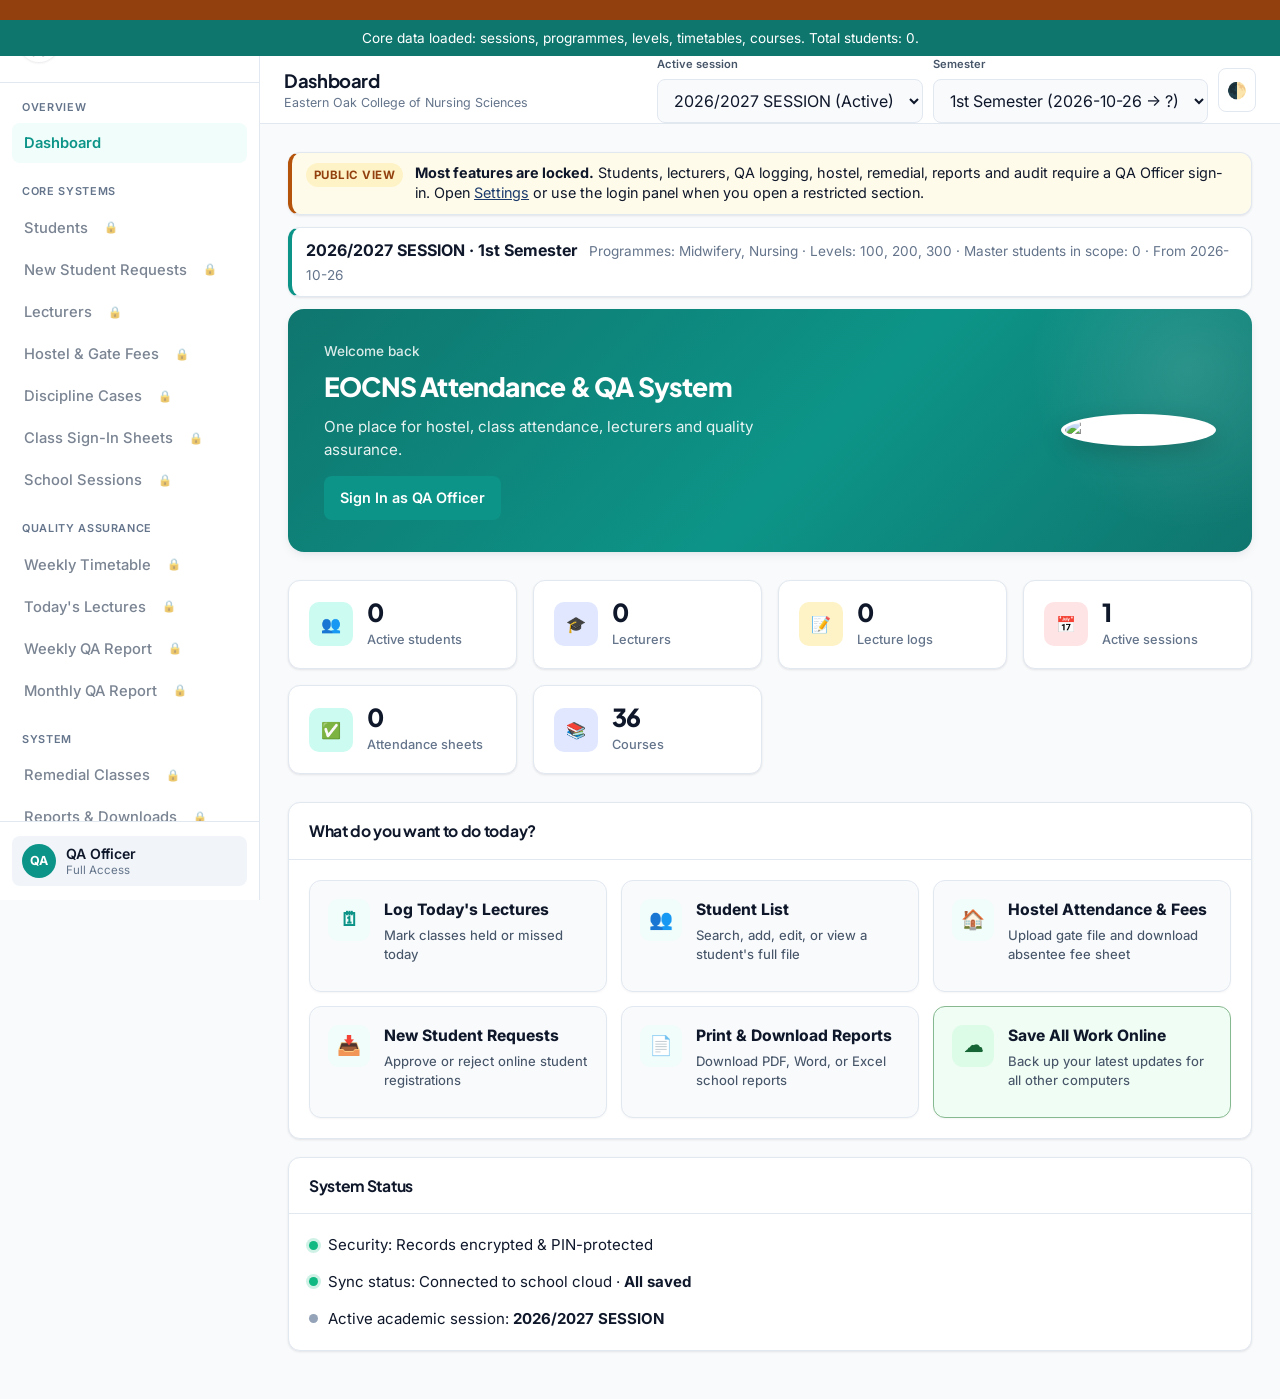
==== index.html @ 92f52229 "Step 4: plain-English UX, one-click Save & Sync header button, Dashboard task cards, and report rele" ====
<!DOCTYPE html>
<html lang="en" data-theme="light">
<head>
  <meta charset="UTF-8" />
  <meta name="viewport" content="width=device-width, initial-scale=1.0" />
  <title>EOCNS Attendance System · Eastern Oak College of Nursing Sciences</title>
  <link rel="icon" href="https://www.easternoak.org/images/Eastern-OAK-logo-201.png" />
  <link rel="preconnect" href="https://fonts.googleapis.com">
  <link rel="preconnect" href="https://fonts.gstatic.com" crossorigin>
  <link href="https://fonts.googleapis.com/css2?family=Inter:wght@400;500;600;700&family=Plus+Jakarta+Sans:wght@500;600;700;800&display=swap" rel="stylesheet">
  <link rel="stylesheet" href="style.css?v=39" />
  <!-- pages-deploy: actions+nojekyll -->
</head>
<body class="role-viewer">
  <!-- Officer login gate: blocks ~80% of views until PIN sign-in -->
  <div id="officerLoginGate" class="officer-gate" hidden role="dialog" aria-modal="true" aria-labelledby="officerGateTitle">
    <div class="officer-gate__backdrop"></div>
    <div class="officer-gate__card">
      <div class="officer-gate__crest">
        <img src="https://www.easternoak.org/images/Eastern-OAK-logo-201.png" alt="EOCNS crest" />
      </div>
      <p class="officer-gate__eyebrow">Eastern Oak College of Nursing Sciences</p>
      <h2 id="officerGateTitle" class="officer-gate__title">Officer access required</h2>
      <p class="officer-gate__lead">
        <strong id="officerGateViewName">This section</strong> is restricted to signed-in Quality Assurance officers.
        Lecture logging, master lists, reports, hostel runs, and remedial tools are not available in public view.
      </p>
      <div class="officer-gate__form">
        <label class="officer-gate__label" for="officerGateName">Your full name (audit)</label>
        <input type="text" id="officerGateName" class="officer-gate__input" placeholder="Full name as it should appear on audits" autocomplete="name" />
        <label class="officer-gate__label" for="officerGatePin">QA Officer PIN</label>
        <input type="password" id="officerGatePin" class="officer-gate__input" placeholder="Enter officer PIN" autocomplete="current-password" />
        <p id="officerGateError" class="officer-gate__error" hidden></p>
        <div class="officer-gate__actions">
          <button type="button" class="btn btn--primary" id="btnOfficerGateLogin">Sign in &amp; continue</button>
          <button type="button" class="btn btn--ghost" id="btnOfficerGateCancel">Back to dashboard</button>
        </div>
      </div>
      <p class="officer-gate__hint">You can also sign in anytime under <strong>Settings → QA Officer</strong>.</p>
    </div>
  </div>

  <div id="dirtyBanner" class="dirty-banner" hidden role="status"></div>
  <div id="masterLoadBanner" class="master-load-banner" hidden role="status"></div>
  <div class="app">
    <aside class="sidebar" id="sidebar">
      <div class="sidebar__brand">
        <img src="https://www.easternoak.org/images/Eastern-OAK-logo-201.png" alt="Eastern Oak crest" class="sidebar__logo" />
        <div class="sidebar__brand-text">
          <span class="sidebar__name">EOCNS</span>
          <span class="sidebar__tag">Attendance System</span>
        </div>
      </div>
      <nav class="sidebar__nav">
        <div class="nav-section">
          <p class="nav-section__label">Overview</p>
          <a href="#" class="nav-item active" data-view="dashboard">Dashboard</a>
        </div>
        <div class="nav-section">
          <p class="nav-section__label">Core Systems</p>
          <a href="#" class="nav-item nav-item--officer" data-view="students">Students</a>
          <a href="#" class="nav-item nav-item--officer" data-view="pending">New Student Requests</a>
          <a href="#" class="nav-item nav-item--officer" data-view="lecturers">Lecturers</a>
          <a href="#" class="nav-item nav-item--officer" data-view="hostel">Hostel &amp; Gate Fees</a>
          <a href="#" class="nav-item nav-item--officer" data-view="discipline">Discipline Cases</a>
          <a href="#" class="nav-item nav-item--officer" data-view="attendance">Class Sign-In Sheets</a>
          <a href="#" class="nav-item nav-item--officer" data-view="sessions">School Sessions</a>
        </div>
        <div class="nav-section">
          <p class="nav-section__label">Quality Assurance</p>
          <a href="#" class="nav-item nav-item--officer" data-view="timetable-board">Weekly Timetable</a>
          <a href="#" class="nav-item nav-item--officer" data-view="qa-daily">Today&apos;s Lectures</a>
          <a href="#" class="nav-item nav-item--officer" data-view="qa-weekly">Weekly QA Report</a>
          <a href="#" class="nav-item nav-item--officer" data-view="qa-monthly">Monthly QA Report</a>
        </div>
        <div class="nav-section">
          <p class="nav-section__label">System</p>
          <a href="#" class="nav-item nav-item--officer" data-view="remedial">Remedial Classes</a>
          <a href="#" class="nav-item nav-item--officer" data-view="reports">Reports &amp; Downloads</a>
          <a href="#" class="nav-item nav-item--officer" data-view="lecturer-hours">Lecturer Hours</a>
          <a href="#" class="nav-item nav-item--officer" data-view="audit">Activity History</a>
          <a href="#" class="nav-item" data-view="settings">Settings &amp; PIN</a>
        </div>
      </nav>
      <div class="sidebar__footer">
        <div class="user-chip">
          <div class="user-chip__avatar">QA</div>
          <div class="user-chip__info">
            <span class="user-chip__name">QA Officer</span>
            <span class="user-chip__role">Full Access</span>
          </div>
        </div>
      </div>
    </aside>
    <div class="main-wrap">
      <header class="topbar">
        <button class="icon-btn sidebar-toggle" id="sidebarToggle">☰</button>
        <div class="topbar__title">
          <h1 id="pageTitle">Dashboard</h1>
          <p id="pageSubtitle">Eastern Oak College of Nursing Sciences</p>
        </div>
        <div class="topbar__actions" style="display:flex;align-items:center;gap:10px;flex-wrap:wrap">
          <button type="button" class="btn save-sync-btn qa-edit-only" id="btnSaveSyncTop" hidden aria-live="polite">All changes saved ✓</button>
          <label class="field" style="margin:0;min-width:180px">
            <span class="field__label" style="font-size:0.7rem;margin:0">Active session</span>
            <select id="globalSessionSelect" style="min-width:160px"></select>
          </label>
          <label class="field" style="margin:0;min-width:150px">
            <span class="field__label" style="font-size:0.7rem;margin:0">Semester</span>
            <select id="globalSemesterSelect" style="min-width:130px"></select>
          </label>
          <button class="icon-btn" id="themeToggle" title="Theme">🌓</button>
        </div>
      </header>
      <main class="content" id="content">
        <div id="viewerModeBanner" class="card viewer-mode-banner" style="margin-bottom:12px;padding:10px 14px;border-left:4px solid #b45309" hidden>
        <div class="viewer-mode-banner__inner">
          <span class="viewer-mode-banner__badge">Public view</span>
          <div>
            <strong>Most features are locked.</strong>
            Students, lecturers, QA logging, hostel, remedial, reports and audit require a QA Officer sign-in.
            Open <button type="button" class="linkish" id="btnBannerGoSettings">Settings</button> or use the login panel when you open a restricted section.
          </div>
        </div>
      </div>
        <div id="sessionContextBanner" class="card" style="margin-bottom:12px;padding:10px 14px;border-left:4px solid #0d9488" hidden>
          <strong id="sessionContextTitle">No active session</strong>
          <span class="muted-note" id="sessionContextDetail" style="margin-left:8px"></span>
        </div>
        <section class="view active" id="view-dashboard">
          <div class="hero-card">
            <div class="hero-card__content">
              <p class="hero-card__eyebrow">Welcome back</p>
              <h2 class="hero-card__title">EOCNS Attendance & QA System</h2>
              <p class="hero-card__lead">One place for hostel, class attendance, lecturers and quality assurance.</p>
              <button type="button" class="btn btn--primary dashboard-signin" id="btnDashboardOfficerLogin">Sign In as QA Officer</button>
            </div>
            <div class="hero-card__crest">
              <img src="https://www.easternoak.org/images/Eastern-OAK-logo-201.png" alt="Eastern Oak crest" />
            </div>
          </div>
                    <div class="stats-grid">
            <div class="stat-card"><div class="stat-card__icon teal">👥</div><div class="stat-card__body"><span class="stat-card__value" id="statStudents">0</span><span class="stat-card__label">Active students</span></div></div>
            <div class="stat-card"><div class="stat-card__icon indigo">🎓</div><div class="stat-card__body"><span class="stat-card__value" id="statLecturers">0</span><span class="stat-card__label">Lecturers</span></div></div>
            <div class="stat-card"><div class="stat-card__icon amber">📝</div><div class="stat-card__body"><span class="stat-card__value" id="statQaLogs">0</span><span class="stat-card__label">Lecture logs</span></div></div>
            <div class="stat-card"><div class="stat-card__icon rose">📅</div><div class="stat-card__body"><span class="stat-card__value" id="statSessions">0</span><span class="stat-card__label">Active sessions</span></div></div>
            <div class="stat-card"><div class="stat-card__icon teal">✅</div><div class="stat-card__body"><span class="stat-card__value" id="statAttendance">0</span><span class="stat-card__label">Attendance sheets</span></div></div>
            <div class="stat-card"><div class="stat-card__icon indigo">📚</div><div class="stat-card__body"><span class="stat-card__value" id="statCourses">0</span><span class="stat-card__label">Courses</span></div></div>
          </div>
          <div class="dashboard-lower">
            <div class="card dashboard-actions-card"><div class="card__header"><h3>What do you want to do today?</h3></div><div class="card__body quick-actions">
              <button type="button" class="action-btn" data-goto="qa-daily"><span class="action-btn__icon">🗓</span><span class="action-btn__copy"><strong>Log Today&apos;s Lectures</strong><small>Mark classes held or missed today</small></span></button>
              <button type="button" class="action-btn" data-goto="students"><span class="action-btn__icon">👥</span><span class="action-btn__copy"><strong>Student List</strong><small>Search, add, edit, or view a student&apos;s full file</small></span></button>
              <button type="button" class="action-btn" data-goto="hostel"><span class="action-btn__icon">🏠</span><span class="action-btn__copy"><strong>Hostel Attendance &amp; Fees</strong><small>Upload gate file and download absentee fee sheet</small></span></button>
              <button type="button" class="action-btn" data-goto="pending"><span class="action-btn__icon">📥</span><span class="action-btn__copy"><strong>New Student Requests</strong><small>Approve or reject online student registrations</small></span></button>
              <button type="button" class="action-btn" data-goto="reports"><span class="action-btn__icon">📄</span><span class="action-btn__copy"><strong>Print &amp; Download Reports</strong><small>Download PDF, Word, or Excel school reports</small></span></button>
              <button type="button" class="action-btn action-btn--save" id="btnDashSaveSync"><span class="action-btn__icon">☁</span><span class="action-btn__copy"><strong>Save All Work Online</strong><small>Back up your latest updates for all other computers</small></span></button>
            </div></div>
            <div class="card dashboard-status-card"><div class="card__header"><h3>System Status</h3></div><div class="card__body">
              <div class="status-list">
                <div class="status-item"><span class="status-dot good"></span><span>Security: Records encrypted &amp; PIN-protected</span></div>
                <div class="status-item"><span class="status-dot good" id="dashSyncDot"></span><span>Sync status: Connected to school cloud · <strong id="dashSyncStatus">All saved</strong></span></div>
                <div class="status-item"><span class="status-dot muted"></span><span>Active academic session: <strong id="dashActiveSession">No active academic session</strong></span></div>
              </div>
              <button type="button" class="btn btn--ghost qa-edit-only" id="btnGenerateHostelReportDash">Generate hostel distribution report</button>
            </div></div>
          </div>
        </section>
        
        <section class="view" id="view-discipline">
          <div class="page-toolbar">
            <div class="page-toolbar__left">
              <select id="discFilterSubject" class="select">
                <option value="">All subjects</option>
                <option value="student">Students</option>
                <option value="staff">Staff</option>
              </select>
              <select id="discFilterStatus" class="select">
                <option value="">All statuses</option>
                <option value="Open">Open</option>
                <option value="Under review">Under review</option>
                <option value="Closed">Closed</option>
              </select>
              <input type="search" id="discSearch" placeholder="Search name, REF, case…" class="select" style="min-width:180px" />
            </div>
            <div class="page-toolbar__right">
              <span class="count-pill" id="discCount">0 cases</span>
              <button type="button" class="btn btn--ghost qa-edit-only" id="btnPrintDiscRegister">Print register</button>
              <button type="button" class="btn btn--primary qa-edit-only" id="btnAddDiscipline">+ New case</button>
            </div>
          </div>
          <div class="table-card">
            <div class="table-scroll">
              <table class="data-table">
                <thead><tr><th>Date</th><th>Subject</th><th>Name</th><th>Type</th><th>Status</th><th>REF</th><th></th></tr></thead>
                <tbody id="disciplineTableBody"></tbody>
              </table>
            </div>
          </div>
          <p class="muted-note">Disciplinary records are officer-only to create or edit. Viewers see a restricted message. Always use official REF.</p>
        </section>

        
        <section class="view" id="view-pending">
          <div class="page-toolbar">
            <div class="page-toolbar__left">
              <p class="muted-note" style="margin:0">Students submit via <a href="register.html" target="_blank" rel="noopener">register.html</a>. Review photos carefully before approving.</p>
            </div>
            <div class="page-toolbar__right">
              <span class="count-pill" id="pendingCount">0 pending</span>
              <button type="button" class="btn btn--ghost qa-edit-only" id="btnRefreshPending">Refresh from repo</button>
            </div>
          </div>
          <div class="table-card">
            <div class="table-scroll">
              <table class="data-table">
                <thead><tr><th>Photo</th><th>Name</th><th>Reg. No</th><th>Programme / Level</th><th>Email</th><th>Submitted</th><th class="qa-edit-only"></th></tr></thead>
                <tbody id="pendingTableBody"></tbody>
              </table>
            </div>
          </div>
        </section>

        <section class="view" id="view-students">
          <div class="quick-guide" role="note"><strong>Quick guide</strong> Search by name or Reg. No, click View to open a student&apos;s complete file, or click Add Student.</div>
          <div class="page-toolbar">
            <div class="page-toolbar__left">
              <div class="search-box"><input type="search" id="studentSearch" placeholder="Search name or reg. no…" /></div>
              <select id="filterProgramme" class="select"><option value="">All Programmes</option><option value="Nursing">Nursing</option><option value="Midwifery">Midwifery</option></select>
              <select id="filterLevel" class="select"><option value="">All Levels</option><option value="100">100 Level</option><option value="200">200 Level</option><option value="300">300 Level</option></select>
            </div>
            <div class="page-toolbar__right">
              <span class="count-pill" id="studentsCount">0 students</span>
              <button class="btn btn--ghost qa-edit-only" id="btnImportStudentsCsv">Import CSV</button>
              <input type="file" id="studentsCsvInput" accept=".csv,text/csv" hidden />
              <button class="btn btn--ghost btn btn--ghost qa-edit-only" id="btnSeedStudents"  title="Only needed if the repository list is empty">Reload master list</button>
              <button type="button" class="btn btn--ghost" id="btnGenerateStudentRegister">Generate register report</button>
              <button type="button" class="btn btn--primary qa-edit-only btn btn--primary qa-edit-only" id="btnAddStudent" >+ Add Student</button>
            </div>
          </div>
          
          <div class="card qa-edit-only" id="studentBulkBar" style="margin-bottom:12px">
            <div class="card__body" style="display:flex;flex-wrap:wrap;gap:10px;align-items:flex-end">
              <label class="field" style="margin:0"><span class="field__label">Move selected to programme</span>
                <select id="bulkProgramme"><option value="">— Programme —</option></select>
              </label>
              <label class="field" style="margin:0"><span class="field__label">Move selected to level</span>
                <select id="bulkLevel"><option value="">— Level —</option></select>
              </label>
              <button type="button" class="btn btn--primary" id="btnBulkMove">Apply move / upgrade</button>
              <button type="button" class="btn btn--ghost" id="btnBulkDeactivate">Remove from active group</button>
              <button type="button" class="btn btn--ghost" id="btnBulkDeleteStudents" style="color:#b91c1c">Delete selected…</button>
              <span class="muted-note" id="bulkSelectedCount">0 selected</span>
            </div>
          </div>

          
          <div class="card qa-edit-only" id="csvReviewCard" style="margin-bottom:16px">
            <div class="card__header" style="display:flex;justify-content:space-between;align-items:center;gap:12px;flex-wrap:wrap">
              <h3 style="margin:0">CSV import review queue</h3>
              <div style="display:flex;gap:8px;flex-wrap:wrap">
                <button type="button" class="btn btn--ghost btn--sm" id="btnCsvReviewRefresh">Refresh</button>
                <button type="button" class="btn btn--primary btn--sm" id="btnCsvReviewBatch">Batch confirm</button>
              </div>
            </div>
            <div class="card__body">
              <p class="muted-note" style="margin-top:0">
                Rows where registration number or name conflicted with an existing student are held here until you confirm.
                Nothing is duplicated until you choose <strong>Confirm link</strong> or <strong>Add as new</strong>. Persists until resolved (Publish keeps the queue).
              </p>
              <div style="overflow:auto;max-height:320px">
                <table class="data-table">
                  <thead><tr><th>CSV name</th><th>CSV reg</th><th>Issue</th><th>Suggested master</th><th>Action</th></tr></thead>
                  <tbody id="csvReviewBody"><tr><td colspan="5" class="muted-note">No CSV discrepancies pending.</td></tr></tbody>
                </table>
              </div>
            </div>
          </div>

          <div class="table-card">
            <div class="table-scroll">
              <table class="data-table">
                <thead><tr><th class="qa-edit-only"><input type="checkbox" id="selectAllStudents" title="Select all visible" /></th><th>Name</th><th>Reg. No</th><th>Programme</th><th>Level</th><th>Hostel</th><th>Status</th><th></th></tr></thead>
                <tbody id="studentsTableBody"></tbody>
              </table>
            </div>
            <div class="empty-state" id="studentsEmpty"><h3>No students yet</h3><p>Click Add Student. Leave Reg. No blank for TMP-EOCNS/YY/####/GNS (or MID).</p></div>
          </div>
        </section>
        <section class="view" id="view-lecturers">
          <div class="page-toolbar">
            <div class="page-toolbar__left"><div class="search-box"><input type="search" id="lecturerSearch" placeholder="Search lecturer or staff ID…" /></div></div>
            <div class="page-toolbar__right">
              <span class="count-pill" id="lecturersCount">0 lecturers</span>
              <button class="btn btn--primary qa-edit-only" id="btnAddLecturer">+ Add Lecturer</button>
            </div>
          </div>
          <div class="table-card">
            <table class="data-table"><thead><tr><th>Name</th><th>Staff ID</th><th>Course assignments</th><th>Sessions</th><th>Contract hrs/sem</th><th>Phone</th><th>Status</th><th class="qa-edit-only"></th></tr></thead><tbody id="lecturersTableBody"></tbody></table>
            <div class="empty-state" id="lecturersEmpty"><h3>No lecturers yet</h3><p>Click Add Lecturer to register staff and assign courses.</p></div>
          </div>
        </section>
        <section class="view" id="view-hostel">
          <div class="quick-guide" role="note"><strong>Quick guide</strong> Step 1: Upload the gate Excel file → Step 2: Check names &amp; P/A marks → Step 3: Click Confirm &amp; Download (then click Save Changes Now).</div>
          <div class="page-toolbar" style="margin-bottom:12px">
            <div class="page-toolbar__left"><p class="muted-note" style="margin:0">Upload a gate attendance file, choose the reporting dates, review absentees and confirm the final report. Hostel assignment comes from the student master list; gate Location ID is only a cross-check.</p></div>
          </div>

          <div class="page-toolbar">
            <div class="page-toolbar__left">
              <p class="muted-note" style="margin:0">The gate export supplies check-in records. The report dates will be filled from the file automatically; check them before building the preview.</p>
            </div>
          </div>

          
          
<div class="card" style="margin-bottom:16px">
            <div class="card__header"><h3>1. Upload gate attendance file</h3></div>
            <div class="card__body">
              <div id="hostelDropzone" class="dropzone" style="border:2px dashed var(--border);border-radius:12px;padding:28px;text-align:center;cursor:pointer;background:var(--surface-2)">
                <p style="margin:0 0 8px;font-weight:600">Drop the gate export here, or click to choose</p>
                <p class="muted-note" style="margin:0">Required columns: Department, Name, No., Date/Time, Status, Location ID</p>
                <input type="file" id="hostelFileInput" accept=".xls,.xlsx,application/vnd.ms-excel,application/vnd.openxmlformats-officedocument.spreadsheetml.sheet" hidden />
              </div>
              <div id="hostelFileCheck" class="muted-note" style="margin-top:10px" hidden></div>
            </div>
          </div>

<details class="card" style="margin-bottom:16px">
            <summary style="padding:16px;font-weight:650;cursor:pointer">Advanced setup: biometric linking, roster and location checks</summary>
            <div style="padding:0 16px 16px">
<div class="card" style="margin-bottom:16px" id="biometricMapCard">
            <div class="card__header">
              <h3 style="margin:0">Biometric device users → master list</h3>
            </div>
            <div class="card__body">
              <p class="muted-note" style="margin-top:0">
                Train/link machine users to the master list. You can also use <strong>Train from gate export</strong> below for attendance files.
                Strong unique name matches are linked automatically: the machine <em>User ID / No.</em> is stored as the student <strong>serial</strong>.
                The <strong>name on this site always stays the official name</strong> — machine spelling is only used for matching.
                Ambiguous rows need officer confirmation. <strong>Unlinked people are omitted from hostel reports</strong> until reviewed; regenerate the report after linking. Leftovers stay in the unlinked pool until you <strong>link to a master student</strong>, create a card, or discard them.
              </p>
              <div class="form-grid" style="margin-top:12px">
                <label class="field"><span class="field__label">Device / hostel tag</span>
                  <select id="bioDeviceLabel">
                    <option value="Hostel 1">Hostel 1 machine</option>
                    <option value="Hostel 2">Hostel 2 machine</option>
                    <option value="Device other">Other device</option>
                  </select>
                </label>
                <label class="field field--full"><span class="field__label">User export (.xls / .xlsx / .csv)</span>
                  <input type="file" id="bioUserFile" accept=".xls,.xlsx,.csv,text/csv,application/vnd.ms-excel,application/vnd.openxmlformats-officedocument.spreadsheetml.sheet" />
                </label>
              </div>
              <div style="margin-top:12px;display:flex;gap:10px;flex-wrap:wrap">
                <button type="button" class="btn btn--primary qa-edit-only" id="btnBioImportMatch">Import &amp; match</button>
                <button type="button" class="btn btn--ghost btn--sm qa-edit-only" id="btnBioBatchClarify">Batch review (clarify)</button>
                <button type="button" class="btn btn--ghost btn--sm qa-edit-only" id="btnBioBatchUnlinked">Batch unlinked pool</button>
                <button type="button" class="btn btn--ghost btn--sm" id="btnBioRefreshQueues">Refresh queues</button>
              </div>
              <div id="bioImportStatus" class="muted-note" style="margin-top:10px"></div>
              <div id="bioImportSummary" class="bio-summary" hidden style="margin-top:12px"></div>

              <h4 style="margin:18px 0 8px;font-size:0.95rem">Needs clarification</h4>
              <p class="muted-note" style="margin:0 0 8px">Top suggestions shown — confirm the correct student. Site name is kept; machine ID is written to <code>serial</code>.</p>
              <div style="overflow:auto;max-height:320px">
                <table class="data-table" id="bioClarifyTable">
                  <thead><tr><th>Machine No.</th><th>Machine name</th><th>Device</th><th>Best matches</th><th class="qa-edit-only">Action</th></tr></thead>
                  <tbody id="bioClarifyBody"><tr><td colspan="5" class="muted-note">No rows waiting.</td></tr></tbody>
                </table>
              </div>

              <h4 style="margin:18px 0 8px;font-size:0.95rem">Unlinked pool (create card or discard)</h4>
              <p class="muted-note" style="margin:0 0 8px">Persists until you create a master student from the machine user, link manually, or discard. Publish keeps the pool on all devices.</p>
              <div style="overflow:auto;max-height:320px">
                <table class="data-table" id="bioUnlinkedTable">
                  <thead><tr><th>Machine No.</th><th>Machine name</th><th>Device</th><th>Saved</th><th class="qa-edit-only">Action</th></tr></thead>
                  <tbody id="bioUnlinkedBody"><tr><td colspan="5" class="muted-note">Pool empty.</td></tr></tbody>
                </table>
              </div>
              <h4 style="margin:18px 0 8px;font-size:0.95rem">Ignored machine users</h4>
              <p class="muted-note" style="margin:0 0 8px">Discarded IDs and names are excluded from future hostel matching and reports until an officer restores them. Restore an entry to review/link it to an existing student or create a new student card.</p>
              <p class="muted-note" id="bioIgnoredCount" style="margin:0 0 8px">Ignored: 0 — none</p>
              <div style="overflow:auto;max-height:260px">
                <table class="data-table" id="bioIgnoredTable">
                  <thead><tr><th>Machine No.</th><th>Machine name</th><th>Device</th><th>Ignored on</th><th class="qa-edit-only">Action</th></tr></thead>
                  <tbody id="bioIgnoredBody"><tr><td colspan="5" class="muted-note">No ignored machine users.</td></tr></tbody>
                </table>
              </div>
            </div>
          </div>
<div class="card" style="margin-bottom:16px" id="hostelTrainCard">
            <div class="card__header"><h3>Train from gate export</h3></div>
            <div class="card__body">
              <p class="muted-note" style="margin-top:0">
                Upload <strong>any</strong> hostel/gate export. The system only <strong>learns</strong>:
                machine <em>No. → student serial</em>, name aliases, and <em>hostel</em> when the master card has none.
                No attendance report and no fines — matching only.
              </p>
              <div class="form-grid">
                <label class="field"><span class="field__label">Default device tag (if Location ID weak)</span>
                  <select id="hostelTrainDevice">
                    <option value="">— Use Location ID only —</option>
                    <option value="Hostel 1">Prefer Hostel 1</option>
                    <option value="Hostel 2">Prefer Hostel 2</option>
                  </select>
                </label>
                <label class="field field--full"><span class="field__label">Gate / hostel export (.xls / .xlsx / .csv)</span>
                  <input type="file" id="hostelTrainFile" accept=".xls,.xlsx,.csv,text/csv,application/vnd.ms-excel,application/vnd.openxmlformats-officedocument.spreadsheetml.sheet" />
                </label>
              </div>
              <div style="margin-top:12px;display:flex;gap:10px;flex-wrap:wrap">
                <button type="button" class="btn btn--primary qa-edit-only" id="btnHostelTrain">Train from file</button>
                <button type="button" class="btn btn--ghost btn--sm qa-edit-only" id="btnHostelTrainBatch">Batch review queue</button>
              </div>
              <div id="hostelTrainStatus" class="muted-note" style="margin-top:10px"></div>
              <div id="hostelTrainSummary" class="bio-summary" hidden style="margin-top:12px"></div>
            </div>
          </div>



          <div class="card" style="margin-bottom:16px">
            <div class="card__header"><h3>Master hostel roster</h3></div>
            <div class="card__body">
              <p class="muted-note">The student master list is the source of truth for each student’s hostel. Gate Location ID is shown only as a diagnostic cross-check; a mismatch does not change the student’s hostel or remove them from the report.</p>
              <div class="form-grid">
                <label class="field"><span class="field__label">Filter by hostel</span>
                  <select id="hostelRosterFilter">
                    <option value="">All hostels</option>
                    <option value="Hostel 1">Hostel 1</option>
                    <option value="Hostel 2">Hostel 2</option>
                    <option value="Off-campus">Off-campus</option>
                    <option value="__unset">Not set</option>
                  </select>
                </label>
                <label class="field"><span class="field__label">Programme</span><select id="hostelRosterProgramme"><option value="">All</option></select></label>
                <label class="field"><span class="field__label">Level</span><select id="hostelRosterLevel"><option value="">All</option></select></label>
                <label class="field"><span class="field__label">Machine link</span>
                  <select id="hostelRosterLinkFilter">
                    <option value="">All</option>
                    <option value="linked">Linked (has machine ID)</option>
                    <option value="unlinked">Not linked</option>
                  </select>
                </label>
                <label class="field"><span class="field__label">&nbsp;</span><button type="button" class="btn btn--ghost" id="btnRefreshHostelRoster">Refresh roster</button></label>
              </div>
              <div class="table-scroll" style="margin-top:12px;max-height:280px;overflow:auto">
                <table class="data-table"><thead><tr><th>Machine ID</th><th>Link status</th><th>Reg No</th><th>Name</th><th>Programme</th><th>Level</th><th>Hostel</th><th class="qa-edit-only">Action</th></tr></thead>
                <tbody id="hostelRosterBody"></tbody></table>
                <p class="muted-note" style="margin-top:8px"><span id="hostelRosterNote">Machine ID is the biometric User No. Linked students show their ID; Not linked means no machine ID on the master card yet.</span></p>
              </div>
            </div>
          </div>

          
          <div class="card" style="margin-bottom:16px" id="hostelConflictCard">
            <div class="card__header" style="display:flex;justify-content:space-between;align-items:center;gap:12px;flex-wrap:wrap">
              <h3 style="margin:0">Hostel location conflicts</h3>
              <button type="button" class="btn btn--ghost btn--sm" id="btnRefreshHostelConflicts">Refresh</button>
            </div>
            <div class="card__body">
              <p class="muted-note" style="margin-top:0">
                Master hostel differs from the gate Location ID. The master hostel remains in use; resolve the mismatch here only if the student’s official hostel record needs correction.
              </p>
              <div class="table-scroll" style="max-height:260px;overflow:auto">
                <table class="data-table">
                  <thead><tr><th>Machine ID</th><th>Name / Reg</th><th>Master hostel</th><th>Gate location</th><th class="qa-edit-only">Resolve</th></tr></thead>
                  <tbody id="hostelConflictBody"><tr><td colspan="5" class="muted-note">No location conflicts.</td></tr></tbody>
                </table>
              </div>
              <p class="muted-note" id="hostelConflictCount" style="margin:8px 0 0">Conflicts: 0</p>
            </div>
          </div>
            </div>
          </details>


<div class="card" style="margin-bottom:16px">
            <div class="card__header"><h3>2. Choose report period and fine rate</h3></div>
            <div class="card__body">
              <div class="form-grid">
                <label class="field"><span class="field__label">Start date</span><input type="date" id="hostelStartDate" /></label>
                <label class="field"><span class="field__label">End date</span><input type="date" id="hostelEndDate" /></label>
                <label class="field"><span class="field__label">Rate per absent day (₦)</span><input type="number" id="hostelRate" value="15000" min="0" step="500" /></label>
                <label class="field"><span class="field__label">Gate label for Location ID 1 (cross-check)</span><input type="text" id="hostel1Name" value="Hostel 1" /></label>
                <label class="field"><span class="field__label">Gate label for Location ID 2 (cross-check)</span><input type="text" id="hostel2Name" value="Hostel 2" /></label>
              </div>
              <div style="margin-top:14px;display:flex;gap:10px;flex-wrap:wrap">
                <button type="button" class="btn btn--primary" id="btnGenerateHostel">Build attendance preview</button>
                <button type="button" class="btn btn--ghost" id="btnClearHostel">Clear</button>
              </div>
              <div id="hostelStatus" class="muted-note" style="margin-top:12px"></div>
            </div>
          </div>
<div class="card" id="hostelResults" hidden>
            <div class="card__header"><h3>3. Review absentees and confirm</h3></div>
            <div class="card__body">
              <div style="padding:12px 14px;margin-bottom:12px;border-radius:10px;border:1px solid #99f6e4;background:#f0fdfa;color:#134e4a;font-size:0.92rem;line-height:1.45">
                <strong>Before you download:</strong> edit any <em>name</em>, <em>hostel</em>, or day mark (<strong>P</strong> = present, <strong>A</strong> = absent).
                Days absent and fines update automatically when you change a day mark.
                Unmatched / unclear rows can be corrected here so the final fee report is accurate.
              </div>
              <div id="hostelSummary" class="muted-note" style="margin-bottom:10px"></div>
              <div style="overflow-x:auto;max-height:420px;overflow-y:auto;border:1px solid var(--border);border-radius:8px">
                <table class="data-table" id="hostelPreviewTable"><thead></thead><tbody></tbody></table>
              </div>
              <div style="margin-top:12px;display:flex;gap:10px;flex-wrap:wrap">
                <button type="button" class="btn btn--ghost" id="btnHostelRecalcPreview">Recalculate from edits</button>
                <button type="button" class="btn btn--primary" id="btnHostelFinalizeReport">Confirm edits &amp; download report</button>
                <button type="button" class="btn btn--ghost" id="btnHostelAddPreviewRow">+ Add row</button>
              </div>
              <p class="muted-note" style="margin-top:8px">Make any corrections, then select <strong>Confirm edits &amp; download report</strong>. The report is saved to the master sheet as well.</p>
            </div>
          </div>



          <details class="card" style="margin-bottom:16px">
            <summary style="padding:16px;font-weight:650;cursor:pointer">Past reports and saved attendance sheets</summary>
            <div style="padding:0 16px 16px">
<div class="card" style="margin-bottom:16px">
            <div class="card__header" style="display:flex;justify-content:space-between;align-items:center;gap:12px;flex-wrap:wrap">
              <h3 style="margin:0">3. Master hostel attendance sheet</h3>
              <div style="display:flex;gap:8px;align-items:center">
                <span class="count-pill" id="hostelRunsCount">0 runs</span>
                <button type="button" class="btn btn--ghost btn--sm" id="btnRefreshHostelRuns">Refresh</button>
              </div>
            </div>
            <div class="card__body">
              <p class="muted-note">Every generated hostel report is stored here as a master record (published with <strong>Publish</strong> to <code>data/hostel_runs.json</code>). QA officers can <strong>Edit</strong> marks only with an official <strong>REF</strong> and reason; changes are written to the audit log and listed on the run.</p>
              <div style="overflow:auto">
                <table class="data-table">
                  <thead><tr><th>Period</th><th>Students</th><th>Absentees</th><th>Total fine</th><th>Created</th><th>Amendments</th><th class="qa-edit-only"></th></tr></thead>
                  <tbody id="hostelRunsBody"></tbody>
                </table>
              </div>
            </div>
          </div>
            </div>
          </details>

          
        </section>
        <section class="view" id="view-sessions">
          <div class="page-toolbar">
            <div class="page-toolbar__left"><p class="muted-note" style="margin:0">Create and manage academic sessions.</p></div>
            <div class="page-toolbar__right">
              <span class="count-pill" id="sessionsCount">0 sessions</span>
              <button class="btn btn--primary qa-edit-only" id="btnAddSession"  >+ New Session</button>
            </div>
          </div>
          <div id="sessionsList"></div>
          <div class="empty-state" id="sessionsEmpty"><h3>No sessions yet</h3><p>Create the first academic session.</p></div>
        </section>
                        <section class="view" id="view-timetable-board">
          <div class="page-toolbar">
            <div class="page-toolbar__left"><p class="muted-note" style="margin:0">Weekly grid from saved timetables. Officers can open a slot to log a lecture.</p></div>
            <div class="page-toolbar__right">
              <select id="ttBoardProgramme" title="Programme"><option value="">Programme</option></select>
              <select id="ttBoardLevel" title="Level"><option value="">Level</option></select>
              <input type="hidden" id="ttBoardClass" value="100_nursing" />
              <button type="button" class="btn btn--primary" id="btnRenderTtBoard">Show week board</button>
            </div>
          </div>
          <div id="timetableBoard" class="card"><div class="card__body muted-note">Choose a class and click Show week board.</div></div>
        </section>
        <section class="view" id="view-qa-daily">
          <div class="quick-guide" role="note"><strong>Quick guide</strong> Pick the date and class, mark each lecture Held or Missed, then click Print Daily Report.</div>
          <div class="page-toolbar">
            <div class="page-toolbar__left">
              <p class="muted-note" style="margin:0">Timetable slots for the day — mark each as delivered or missed (same workflow as the college QA analyser).</p>
            </div>
            <div class="page-toolbar__right" style="display:flex;gap:8px;flex-wrap:wrap">
              <button type="button" class="btn btn--primary" id="btnPrintDailyReport">Generate daily report</button>
              <button class="btn btn--ghost qa-edit-only" id="btnAddQaEntry">+ Extra lecture</button>
            </div>
          </div>
          <div class="card" style="margin-bottom:16px">
            <div class="card__body">
              <div class="form-grid">
                <label class="field"><span class="field__label">Date</span><input type="date" id="qaDailyDate" /></label>
                <label class="field"><span class="field__label">Programme</span>
                  <select id="qaDailyProgramme"><option value="">Programme</option></select>
                </label>
                <label class="field"><span class="field__label">Level</span>
                  <select id="qaDailyLevel"><option value="">Level</option></select>
                </label>
                <input type="hidden" id="qaDailyClass" value="100_nursing" />
                <label class="field"><span class="field__label">&nbsp;</span>
                  <button type="button" class="btn btn--primary" id="btnFilterQaDaily">Load day board</button>
                </label>
              </div>
            </div>
          </div>
          <div id="qaDailyStats" class="stats-grid" style="margin-bottom:16px" hidden></div>
          
          
<div class="card">
            <div class="card__header" style="display:flex;justify-content:space-between;align-items:center;gap:8px;flex-wrap:wrap">
              <h3 style="margin:0">Scheduled vs logged</h3>
              <button type="button" class="btn btn--ghost btn--sm qa-edit-only" id="btnDownloadDailyQa" title="Download day report" hidden>⬇ Download</button>
            </div>
            <div class="card__body" style="overflow-x:auto">
              <table class="data-table">
                <thead><tr><th>Time</th><th>Course</th><th>Hrs</th><th>Status</th><th>Lecturer</th><th>Actual mins</th><th class="qa-edit-only">Actions</th></tr></thead>
                <tbody id="qaDailyTableBody"></tbody>
              </table>
              <div class="empty-state" id="qaDailyEmpty"><h3>Pick a date and class</h3><p>Then click Load day board to see timetable slots.</p></div>
            </div>
          </div>
        </section>
                        <section class="view" id="view-qa-weekly">
          <div class="page-toolbar">
            <div class="page-toolbar__left">
              <p class="muted-note" style="margin:0">Weekly teaching compliance — scheduled vs delivered vs missed (Mon–Fri), matching the QA weekly analyser.</p>
            </div>
          </div>
          <div class="card" style="margin-bottom:16px">
            <div class="card__body">
              <div class="form-grid">
                <label class="field"><span class="field__label">Start date</span><input type="date" id="qaWeekStart" /></label>
                <label class="field"><span class="field__label">End date</span><input type="date" id="qaWeekEnd" /></label>
                <label class="field"><span class="field__label">Class</span>
                  <select id="qaWeekClass"></select>
                </label>
                <label class="field field--full"><span class="field__label">Exclude dates (holidays, comma YYYY-MM-DD)</span>
                  <input type="text" id="qaWeekExclude" placeholder="e.g. 2026-06-12, 2026-06-13" />
                </label>
                <label class="field"><span class="field__label">&nbsp;</span>
                  <button type="button" class="btn btn--primary" id="btnBuildWeeklyQa">Generate weekly report</button>
                  <button type="button" class="btn btn--ghost" id="btnPrintWeeklyQa">Print weekly pack</button>
                </label>
              </div>
            </div>
          </div>
          <div id="qaWeeklySummary" class="stats-grid" style="margin-bottom:16px" hidden></div>
          <div class="card" id="qaWeeklyCard" hidden style="margin-bottom:16px">
            <div class="card__header" style="display:flex;justify-content:space-between;align-items:center;gap:8px;flex-wrap:wrap">
              <h3 style="margin:0">Course compliance (scheduled vs delivered)</h3>
              <button type="button" class="btn btn--ghost btn--sm qa-edit-only" id="btnDownloadWeeklyQa" title="Download weekly report">⬇ Download</button>
            </div>
            <div class="card__body" style="overflow-x:auto">
              <table class="data-table">
                <thead><tr><th>Course</th><th>Scheduled</th><th>Delivered</th><th>Missed</th><th>Status</th><th>Rate</th></tr></thead>
                <tbody id="qaWeeklyCourseBody"></tbody>
              </table>
            </div>
          </div>
          <div class="card" id="qaWeeklyDayCard" hidden>
            <div class="card__header"><h3>Day-by-day breakdown</h3></div>
            <div class="card__body" style="overflow-x:auto">
              <table class="data-table">
                <thead><tr><th>Date</th><th>Day</th><th>Course</th><th>Scheduled hrs</th><th>Logged status</th><th>Lecturer</th></tr></thead>
                <tbody id="qaWeeklyTableBody"></tbody>
              </table>
            </div>
          </div>
        </section>
                        <section class="view" id="view-qa-monthly">
          <div class="page-toolbar">
            <div class="page-toolbar__left">
              <p class="muted-note" style="margin:0">Full monthly QA — compliance by course and lecturer against the timetable.</p>
            </div>
          </div>
          <div class="card" style="margin-bottom:16px">
            <div class="card__body">
              <div class="form-grid">
                <label class="field"><span class="field__label">Month</span><input type="month" id="qaMonthInput" /></label>
                <label class="field"><span class="field__label">Class</span>
                  <select id="qaMonthClass"></select>
                </label>
                <label class="field field--full"><span class="field__label">Exclude dates (comma YYYY-MM-DD)</span>
                  <input type="text" id="qaMonthExclude" placeholder="holidays / mid-term breaks" />
                </label>
                <label class="field"><span class="field__label">&nbsp;</span>
                  <button type="button" class="btn btn--primary" id="btnBuildMonthlyQa">Build monthly report</button>
                  <button type="button" class="btn btn--ghost" id="btnPrintMonthlyQa">Print monthly pack</button>
                </label>
              </div>
            </div>
          </div>
          <div id="qaMonthlySummary" class="stats-grid" style="margin-bottom:16px" hidden></div>
          <div class="grid-2" id="qaMonthlyDetail" hidden>
            <div class="card">
              <div class="card__header" style="display:flex;justify-content:space-between;align-items:center">
                <h3 style="margin:0">By course</h3>
                <button type="button" class="btn btn--ghost btn--sm qa-edit-only" id="btnDownloadMonthlyQa">⬇ Download</button>
              </div>
              <div class="card__body" style="overflow-x:auto">
                <table class="data-table"><thead><tr><th>Course</th><th>Scheduled</th><th>Delivered</th><th>Missed</th><th>Rate</th></tr></thead>
                <tbody id="qaMonthCourseBody"></tbody></table>
              </div>
            </div>
            <div class="card">
              <div class="card__header"><h3>By lecturer</h3></div>
              <div class="card__body" style="overflow-x:auto">
                <table class="data-table"><thead><tr><th>Lecturer</th><th>Held</th><th>Missed</th><th>Rate</th></tr></thead>
                <tbody id="qaMonthLecBody"></tbody></table>
              </div>
            </div>
          </div>
        </section>
        
        <section class="view" id="view-attendance">
          <div class="page-toolbar">
            <div class="page-toolbar__left">
              <p class="muted-note" style="margin:0">Printable class attendance sheets from the student master (programme + level).</p>
            </div>
            <div class="page-toolbar__right" style="display:flex;gap:8px;flex-wrap:wrap">
              <button type="button" class="btn btn--primary" id="btnDownloadAttendanceDocx">Download Word (.doc)</button>
              <button type="button" class="btn btn--ghost" id="btnPrintAttendance">Print</button>
            </div>
          </div>
          <div class="card" style="margin-bottom:16px">
            <div class="card__body">
              <div class="form-grid">
                <label class="field"><span class="field__label">Programme <span class="req">*</span></span><select id="attProgramme"><option value="">— Select —</option></select></label>
                <label class="field"><span class="field__label">Level <span class="req">*</span></span><select id="attLevel"><option value="">— Select —</option></select></label>
                <label class="field"><span class="field__label">Session label</span><input type="text" id="attSessionLabel" placeholder="e.g. 2026/2027 SESSION" /></label>
                <label class="field"><span class="field__label">Course code columns</span><input type="number" id="attCourseCols" min="1" max="12" value="4" /></label>
                <label class="field"><span class="field__label">&nbsp;</span>
                  <button type="button" class="btn btn--primary" id="btnBuildAttendance">Build sheet</button>
                </label>
              </div>
              <p class="muted-note" style="margin:12px 0 0">Matches the college paper format: S/N, student names, then blank <strong>COURSE CODE</strong> columns for marking, plus lecturer signature lines at the bottom.</p>
            </div>
          </div>
          <div class="card" id="attendanceSheetCard">
            <div class="card__header"><h3 id="attendanceSheetTitle">Attendance sheet</h3></div>
            <div class="card__body" style="overflow-x:auto" id="attendanceSheetBody">
              <div class="empty-state"><h3>Choose filters</h3><p>Select programme / level and build a printable sheet.</p></div>
            </div>
          </div>
        </section>

        
        
        <section class="view" id="view-remedial">
          <div class="page-toolbar">
            <div class="page-toolbar__left">
              <p class="muted-note" style="margin:0">Standalone Remedial Class System — enrolment by failed courses, timetable, logging, weekly &amp; summary QA packs. Officer sign-in required to edit.</p>
            </div>
          </div>
          <div class="rem-tabs" style="display:flex;flex-wrap:wrap;gap:8px;margin-bottom:14px">
            <button type="button" class="btn btn--ghost rem-tab active" data-rem-tab="setup">Setup</button>
            <button type="button" class="btn btn--ghost rem-tab" data-rem-tab="enrolment">Enrolment list</button>
            <button type="button" class="btn btn--ghost rem-tab" data-rem-tab="timetable">Timetable &amp; lecturers</button>
            <button type="button" class="btn btn--ghost rem-tab" data-rem-tab="logging">Lecture log</button>
            <button type="button" class="btn btn--ghost rem-tab" data-rem-tab="weekly">Weekly QA</button>
            <button type="button" class="btn btn--ghost rem-tab" data-rem-tab="summary">Summary report</button>
          </div>

          <div class="rem-panel" id="remPanel-setup">
            <div class="grid-2">
              <div class="card">
                <div class="card__header" style="display:flex;justify-content:space-between;align-items:center">
                  <h3 style="margin:0">Remedial programmes</h3>
                  <button type="button" class="btn btn--primary btn--sm qa-edit-only" id="btnRemAddProgramme">+ Add</button>
                </div>
                <div class="card__body"><ul id="remProgrammesList" class="muted-note" style="margin:0;padding-left:18px"></ul></div>
              </div>
              <div class="card">
                <div class="card__header" style="display:flex;justify-content:space-between;align-items:center">
                  <h3 style="margin:0">Remedial levels</h3>
                  <button type="button" class="btn btn--primary btn--sm qa-edit-only" id="btnRemAddLevel">+ Add</button>
                </div>
                <div class="card__body"><ul id="remLevelsList" class="muted-note" style="margin:0;padding-left:18px"></ul></div>
              </div>
            </div>
            <div class="card" style="margin-top:12px">
              <div class="card__body">
                <label class="field"><span class="field__label">Active remedial session (from Sessions master)</span>
                  <select id="remActiveSession"><option value="">— Select session —</option></select>
                </label>
                <p class="muted-note">Session list comes from Academic Sessions already created in the main system.</p>
                <button type="button" class="btn btn--primary btn--sm qa-edit-only" id="btnRemSaveSession">Save session link</button>
              </div>
            </div>
          </div>

          <div class="rem-panel" id="remPanel-enrolment" hidden>
            <div class="page-toolbar">
              <div class="page-toolbar__left" style="display:flex;gap:8px;flex-wrap:wrap">
                <select id="remEnrFilterProg"><option value="">All programmes</option></select>
                <select id="remEnrFilterLevel"><option value="">All levels</option></select>
              </div>
              <div class="page-toolbar__right qa-edit-only">
                <button type="button" class="btn btn--primary" id="btnRemAddEnrolment">+ Enrol student</button>
              </div>
            </div>
            <div class="table-card">
              <table class="data-table">
                <thead><tr><th>Name</th><th>Matric</th><th>Programme</th><th>Level</th><th>Enrolled courses</th><th class="qa-edit-only"></th></tr></thead>
                <tbody id="remEnrolmentBody"></tbody>
              </table>
              <div class="empty-state" id="remEnrolmentEmpty"><h3>No enrolment yet</h3><p>Add only students who failed specific courses.</p></div>
            </div>
          </div>

          <div class="rem-panel" id="remPanel-timetable" hidden>
            <div class="card">
              <div class="card__header" style="display:flex;justify-content:space-between;align-items:center;flex-wrap:wrap;gap:8px">
                <h3 style="margin:0">Course → lecturer assignments</h3>
                <button type="button" class="btn btn--primary btn--sm qa-edit-only" id="btnRemAddAssignment">+ Assignment</button>
              </div>
              <div class="card__body table-scroll">
                <table class="data-table"><thead><tr><th>Course code</th><th>Course title</th><th>Lecturer</th><th>Hours / slot</th><th class="qa-edit-only"></th></tr></thead>
                <tbody id="remAssignBody"></tbody></table>
              </div>
            </div>
            <div class="card" style="margin-top:12px">
              <div class="card__header" style="display:flex;justify-content:space-between;align-items:center;flex-wrap:wrap;gap:8px">
                <h3 style="margin:0">Weekly timetable slots</h3>
                <button type="button" class="btn btn--primary btn--sm qa-edit-only" id="btnRemAddSlot">+ Slot</button>
              </div>
              <div class="card__body table-scroll">
                <table class="data-table"><thead><tr><th>Weekday</th><th>Course</th><th>Start</th><th>End</th><th>Hours</th><th class="qa-edit-only"></th></tr></thead>
                <tbody id="remTtBody"></tbody></table>
                <p class="muted-note">Weekday: 0=Mon … 4=Fri. Save is automatic into local master; Publish to repository when ready.</p>
              </div>
            </div>
          </div>

          <div class="rem-panel" id="remPanel-logging" hidden>
            <div class="card" style="margin-bottom:12px">
              <div class="card__body form-grid">
                <label class="field"><span class="field__label">Date</span><input type="date" id="remLogDate" /></label>
                <label class="field"><span class="field__label">Course</span><select id="remLogCourse"><option value="">— Select —</option></select></label>
                <label class="field"><span class="field__label">&nbsp;</span><button type="button" class="btn btn--primary" id="btnRemLoadLogSheet">Load enrolled sheet</button></label>
              </div>
            </div>
            <div id="remLogSheet" class="card"><div class="card__body muted-note">Pick date and course to mark present/absent for enrolled students only.</div></div>
            <div class="page-toolbar" style="margin-top:12px">
              <div class="page-toolbar__right qa-edit-only">
                <button type="button" class="btn btn--primary" id="btnRemSaveLog">Save lecture log (REF required)</button>
              </div>
            </div>
          </div>

          <div class="rem-panel" id="remPanel-weekly" hidden>
            <div class="card">
              <div class="card__body form-grid">
                <label class="field"><span class="field__label">Week start</span><input type="date" id="remWeekStart" /></label>
                <label class="field"><span class="field__label">Week end</span><input type="date" id="remWeekEnd" /></label>
                <label class="field field--full"><span class="field__label">Excluded dates</span><input type="text" id="remWeekExclude" placeholder="e.g. 2026-10-13" /></label>
                <label class="field"><span class="field__label">&nbsp;</span><button type="button" class="btn btn--primary" id="btnRemBuildWeekly">Build weekly analysis</button></label>
                <label class="field"><span class="field__label">&nbsp;</span><button type="button" class="btn btn--ghost" id="btnRemPrintWeekly">Print weekly pack</button></label>
              </div>
            </div>
            <div id="remWeeklyResult" style="margin-top:12px"></div>
          </div>

          <div class="rem-panel" id="remPanel-summary" hidden>
            <div class="card">
              <div class="card__body form-grid">
                <label class="field"><span class="field__label">Period start</span><input type="date" id="remSumStart" /></label>
                <label class="field"><span class="field__label">Period end</span><input type="date" id="remSumEnd" /></label>
                <label class="field"><span class="field__label">&nbsp;</span><button type="button" class="btn btn--primary" id="btnRemBuildSummary">Build summary</button></label>
                <label class="field"><span class="field__label">&nbsp;</span><button type="button" class="btn btn--ghost" id="btnRemPrintSummary">Print summary pack</button></label>
              </div>
              <p class="muted-note">Aggregates all remedial weeks in the range (course-specific rates + lecturer hours).</p>
            </div>
            <div id="remSummaryResult" style="margin-top:12px"></div>
          </div>
        </section>

        <section class="view" id="view-lecturer-hours">
          <div class="page-toolbar">
            <div class="page-toolbar__left">
              <p class="muted-note" style="margin:0">Contract hours are set <strong>per semester</strong>. Pick a semester for the whole-semester position, or also pick a month to see that month's share (worked out from each lecturer's timetable slots and the weeks that fall in the semester). Regular lecture logs only (not remedial).</p>
            </div>
            <div class="page-toolbar__right" style="display:flex;gap:8px;flex-wrap:wrap;align-items:center">
              <select id="lecturerHoursSemester" title="Semester"></select>
              <input type="month" id="lecturerHoursMonth" title="Month (optional — leave empty for the whole semester)" />
              <button type="button" class="btn btn--primary" id="btnBuildLecturerHours">Build report</button>
              <button type="button" class="btn btn--ghost" id="btnPrintLecturerHours">Print pack</button>
            </div>
          </div>
          <div id="lecturerHoursResult" class="card"><div class="card__body muted-note">Choose a semester (and optionally a month) and build the report.</div></div>
        </section>

<section class="view" id="view-reports">
          <div class="page-toolbar">
            <div class="page-toolbar__left">
              <p class="muted-note" style="margin:0">Professional QA and compliance packs: executive summary, charts, tables and narrative.</p>
            </div>
            <div class="page-toolbar__right" style="display:flex;gap:8px;flex-wrap:wrap">
              <button type="button" class="btn btn--primary" id="btnPrintFullQaPack">Print full QA pack</button>
              <button type="button" class="btn btn--ghost qa-edit-only" id="btnExportLectureLogs">Export JSON</button>
              <button type="button" class="btn btn--ghost qa-edit-only" id="btnExportSnapshot">Export full snapshot</button>
              <button type="button" class="btn btn--ghost qa-edit-only" id="btnImportSnapshot">Import snapshot</button>
              <input type="file" id="snapshotFileInput" accept="application/json,.json" hidden />
            </div>
          </div>
          <div class="card" style="margin-bottom:16px">
            <div class="card__body">
              <div class="form-grid">
                <label class="field"><span class="field__label">From</span><input type="date" id="reportFrom" /></label>
                <label class="field"><span class="field__label">To</span><input type="date" id="reportTo" /></label>
                <label class="field"><span class="field__label">Class</span>
                  <select id="reportClass"><option value="">All classes</option></select>
                </label>
                <label class="field"><span class="field__label">&nbsp;</span>
                  <button type="button" class="btn btn--primary" id="btnFilterReports">Show logs</button>
                </label>
              </div>
            </div>
          </div>
          <div class="card">
            <div class="card__header" style="display:flex;justify-content:space-between;align-items:center">
              <h3 style="margin:0">Lecture log master</h3>
              <button type="button" class="btn btn--ghost btn--sm qa-edit-only" id="btnDownloadFilteredReports">⬇ JSON</button>
              <button type="button" class="btn btn--ghost btn--sm qa-edit-only" id="btnPrintLectureReport">Print / PDF</button>
            </div>
            <div class="card__body" style="overflow-x:auto">
              <table class="data-table">
                <thead><tr><th>Date</th><th>Class</th><th>Course</th><th>Lecturer</th><th>Time</th><th>Status</th><th>Topic</th><th>Absent</th></tr></thead>
                <tbody id="reportsTableBody"></tbody>
              </table>
              <div class="empty-state" id="reportsEmpty"><h3>No logs in range</h3><p>Log lectures under Daily QA. Data is stored in the master QA entries sheet.</p></div>
            </div>
          </div>
        </section>
        <section class="view" id="view-audit">
          <div class="card" id="auditDeniedCard">
            <div class="card__body" style="text-align:center;padding:40px 20px">
              <h3 style="margin:0 0 8px">Access not granted</h3>
              <p class="muted-note" style="margin:0">The audit trail is restricted to authenticated QA officers. Sign in under Settings to view access logs.</p>
            </div>
          </div>
          <div class="card" id="auditOfficerCard" hidden>
            <div class="card__header" style="display:flex;justify-content:space-between;align-items:center;gap:8px;flex-wrap:wrap">
              <h3 style="margin:0">Audit Trail</h3>
              <div style="display:flex;gap:8px;flex-wrap:wrap">
                <button type="button" class="btn btn--ghost btn--sm" id="btnAuditApplyFilters">Apply filters</button>
                <button type="button" class="btn btn--ghost btn--sm" id="btnAuditClearFilters">Clear</button>
                <button type="button" class="btn btn--ghost btn--sm qa-edit-only" id="btnDownloadAudit">⬇ Download</button>
              </div>
            </div>
            <div class="card__body">
              <div class="form-grid" style="margin-bottom:12px">
                <label class="field"><span class="field__label">From date</span><input type="date" id="auditFilterFrom" /></label>
                <label class="field"><span class="field__label">To date</span><input type="date" id="auditFilterTo" /></label>
                <label class="field"><span class="field__label">Entity</span>
                  <select id="auditFilterEntity">
                    <option value="">All entities</option>
                    <option value="students">students</option>
                    <option value="qa_entries">qa_entries</option>
                    <option value="lecturers">lecturers</option>
                    <option value="hostel_runs">hostel_runs</option>
                    <option value="discipline">discipline</option>
                    <option value="attendance">attendance</option>
                    <option value="remedial">remedial</option>
                    <option value="pending_students">pending_students</option>
                    <option value="sessions">sessions</option>
                    <option value="courses">courses</option>
                    <option value="timetables">timetables</option>
                    <option value="report">report</option>
                    <option value="audit">audit</option>
                  </select>
                </label>
                <label class="field"><span class="field__label">Action</span>
                  <select id="auditFilterAction">
                    <option value="">All actions</option>
                    <option value="create">create</option>
                    <option value="update">update</option>
                    <option value="delete">delete</option>
                    <option value="publish">publish</option>
                  </select>
                </label>
                <label class="field"><span class="field__label">Officer contains</span><input type="text" id="auditFilterOfficer" placeholder="Name" /></label>
                <label class="field field--full"><span class="field__label">Search reason / REF / id</span><input type="search" id="auditFilterSearch" placeholder="Type to search…" /></label>
              </div>
              <p class="muted-note" id="auditFilterSummary" style="margin:0 0 10px">Showing recent entries.</p>
              <div id="auditList"><p class="muted-note">No audit entries yet.</p></div>
            </div>
          </div>
        </section>
                <section class="view" id="view-settings">
          
          <div class="card" style="margin-top:16px" id="changePinCard">
            <div class="card__header"><h3>Change QA officer PIN</h3></div>
            <div class="card__body">
              <p class="muted-note">Use this if the PIN may have leaked. You must know the <strong>current</strong> PIN. The new PIN is written to <code>data/config.json</code> in the repository through the publish worker (GitHub token stays on the worker).</p>
              <div class="form-grid">
                <label class="field field--full"><span class="field__label">Current PIN</span>
                  <input type="password" id="changePinCurrent" autocomplete="current-password" />
                </label>
                <label class="field"><span class="field__label">New PIN</span>
                  <input type="password" id="changePinNew" autocomplete="new-password" />
                </label>
                <label class="field"><span class="field__label">Confirm new PIN</span>
                  <input type="password" id="changePinConfirm" autocomplete="new-password" />
                </label>
              </div>
              <p class="muted-note" id="changePinStatus" style="margin-top:10px" hidden></p>
              <button type="button" class="btn btn--primary" id="btnChangeQaPin" style="margin-top:12px">Update PIN in repository</button>
            </div>
          </div>
<div class="card" style="margin-bottom:16px">
            <div class="card__header"><h3>QA Officer access</h3></div>
            <div class="card__body">
              <p class="muted-note" style="margin-top:0">Public visitors only see the dashboard summary. Master data, lecture logging, reports, hostel, remedial and audit require QA Officer sign-in. PIN is verified by the Cloudflare Worker. Change it under Settings — no laptop/Wrangler step. Only a one-way hash is stored (never the plain PIN in public config). Use <strong>Change officer PIN</strong> below after a leak or rotation — it verifies the current PIN, then updates the repository via the publish worker.</p>
              <div id="qaAuthLoggedOut">
                <div class="form-grid" style="max-width:400px">
                  <label class="field field--full"><span class="field__label">Your full name (audit trail) *</span>
                    <input type="text" id="qaOfficerNameInput" placeholder="e.g. Fortunatus Alolote Fayeofori" autocomplete="name" />
                  </label>
                  <label class="field field--full"><span class="field__label">Officer PIN</span><input type="password" id="qaPinInput" placeholder="Enter QA PIN" autocomplete="off" /></label>
                </div>
                <p class="muted-note" style="margin:8px 0 0">Your name is stored only for this browser session and written on every master-data audit entry (when + who).</p>
                <button type="button" class="btn btn--primary" id="btnQaLogin" style="margin-top:12px">Sign in as QA Officer</button>
                <p id="qaAuthError" class="muted-note" style="color:#b91c1c;margin-top:8px" hidden></p>
              </div>
              <div id="qaAuthLoggedIn" hidden>
                <p style="margin:0 0 12px"><span class="badge badge--green">Signed in</span> Officer: <strong id="qaSignedInOfficerName">—</strong>. Edit and download roles active. Every master change records your name and exact time.</p>
                <div style="display:flex;flex-wrap:wrap;gap:10px">
                  <button type="button" class="btn btn--primary" id="btnExportStudents">Export snapshot (JSON)</button>
                  <button type="button" class="btn btn--primary" id="btnPublishAll">Publish all data to repository</button>
                  <button type="button" class="btn btn--ghost" id="btnQaLogout">Sign out</button>
                </div>
                <div id="qaPublishStatus" style="margin-top:12px;padding:12px 14px;border-radius:10px;border:1px solid var(--border);background:#fffbeb;color:#78350f;font-size:0.95rem;line-height:1.4;font-weight:600;min-height:1.2em"></div>
                <div id="qaTokenPanel" style="margin-top:16px" hidden>
                  <div id="qaPublishExplain" style="margin:0 0 14px;padding:14px 16px;border-radius:12px;border:1px solid #99f6e4;background:#f0fdfa;color:#134e4a;font-size:0.95rem;line-height:1.45">
                    <p style="margin:0 0 8px;font-weight:700;font-size:1rem;color:#0f766e">How publish works</p>
                    <ol style="margin:0;padding-left:1.25rem">
                      <li style="margin-bottom:6px">Enter your <strong>officer PIN</strong> below, then click <strong>Confirm publish all</strong>.</li>
                      <li style="margin-bottom:6px">The button <strong>disables immediately</strong> so the same push cannot be started twice.</li>
                      <li style="margin-bottom:6px">This browser prepares a <strong>delta</strong> of changed master data (students, lectures, audit, hostel, etc.).</li>
                      <li style="margin-bottom:6px">Data is sent to the <strong>publish worker</strong> only — the GitHub token never leaves the worker.</li>
                      <li style="margin-bottom:6px">Each file is <strong>verified on GitHub</strong> before this device is marked clean.</li>
                      <li>If anything fails, the status line below explains the cause (PIN, worker URL, key mismatch, or network). You can try again after it finishes.</li>
                    </ol>
                  </div>
                  <label class="field field--full"><span class="field__label">Confirm officer PIN</span>
                    <input type="password" id="qaPublishPin" placeholder="Officer PIN" autocomplete="off" />
                  </label>
                  <button type="button" class="btn btn--primary" id="btnConfirmPublish" style="margin-top:8px">Confirm publish all</button>
                  <div id="qaPublishStatusDetail" class="muted-note" style="margin-top:12px;padding:12px 14px;border-radius:10px;border:1px solid var(--border);background:var(--surface-2);font-size:0.92rem;line-height:1.4;min-height:1.2em" hidden></div>
                </div>
              </div>
            </div>
          </div>
          
          <div class="card" style="margin-bottom:16px">
            <div class="card__header"><h3>Full backup &amp; restore</h3></div>
            <div class="card__body">
              <p class="muted-note">Download <strong>all</strong> operational data including students <em>with passport photos</em>, discipline cases, lecturers, sessions, QA logs, audit, remedial, timetables, attendance, hostel, programmes, levels, courses, and config. Restore uploads the same file and rebuilds local stores so the system matches this backup version — then <strong>Publish</strong> so the repository matches.</p>
              <div style="display:flex;flex-wrap:wrap;gap:8px;margin-top:10px">
                <button type="button" class="btn btn--primary qa-edit-only" id="btnFullBackupDownload">Download full backup</button>
                <button type="button" class="btn btn--ghost qa-edit-only" id="btnFullBackupRestore">Restore from backup file</button>
                <input type="file" id="fullBackupFileInput" accept="application/json,.json" hidden />
              </div>
              <p class="muted-note" id="fullBackupStatus" style="margin-top:8px" hidden></p>
            </div>
          </div>
          <div class="card" style="margin-bottom:16px">
            <div class="card__header"><h3>Documentation &amp; handover</h3></div>
            <div class="card__body">
              <p class="muted-note">Official package for the College (PDFs). Open online or download the zip.</p>
              <ul class="muted-note" style="padding-left:18px">
                <li><a href="docs/01_System_Handover_Document.pdf" target="_blank" rel="noopener">System Handover Document</a></li>
                <li><a href="docs/02_Technical_Documentation.pdf" target="_blank" rel="noopener">Technical Documentation</a></li>
                <li><a href="docs/03_User_Manual.pdf" target="_blank" rel="noopener">User Manual</a></li>
                <li><a href="docs/04_Maintenance_Backup_Recovery_Guide.pdf" target="_blank" rel="noopener">Maintenance, Backup &amp; Recovery</a></li>
                <li><a href="docs/05_Developer_Contribution_Acknowledgment_Letter.pdf" target="_blank" rel="noopener">Developer Acknowledgment Letter (template)</a></li>
                <li><a href="docs/06_Professional_Portfolio_Case_Study.pdf" target="_blank" rel="noopener">Portfolio Case Study</a></li>
              </ul>
              <div style="display:flex;flex-wrap:wrap;gap:8px;margin-top:10px">
                <a class="btn btn--primary" href="docs/EOCNS_System_Documentation_Package.zip">Download full documentation zip</a>
                <button type="button" class="btn btn--ghost" id="btnPrintHandoverPack">Print quick officer handover sheet</button>
              </div>
            </div>
          </div>

          <div class="card" style="margin-bottom:16px">
            <div class="card__header"><h3>Data source</h3></div>
            <div class="card__body">
              <p class="muted-note" style="margin:0">Students, lecturers, sessions, programmes, levels, courses, timetables, QA logs and audit all live under <code>data/</code> in the repository.</p>
              <button type="button" class="btn btn--ghost" id="btnReloadFromRepo" style="margin-top:12px">Reload all data from repository</button>
            </div>
          </div>
          <div class="grid-2">
            <div class="card">
              <div class="card__header" style="display:flex;justify-content:space-between;align-items:center">
                <h3 style="margin:0">Programmes</h3>
                <button type="button" class="btn btn--primary btn--sm qa-edit-only" id="btnAddProgramme">+ Add</button>
              </div>
              <div class="card__body"><ul id="programmesList" class="muted-note" style="margin:0;padding-left:18px"></ul></div>
            </div>
            <div class="card">
              <div class="card__header" style="display:flex;justify-content:space-between;align-items:center">
                <h3 style="margin:0">Levels</h3>
                <button type="button" class="btn btn--primary btn--sm qa-edit-only" id="btnAddLevel">+ Add</button>
              </div>
              <div class="card__body"><ul id="levelsList" class="muted-note" style="margin:0;padding-left:18px"></ul></div>
            </div>
          </div>
          <div class="card" style="margin-top:16px">
            <div class="card__header" style="display:flex;justify-content:space-between;align-items:center;flex-wrap:wrap;gap:8px">
              <div>
                <h3 style="margin:0">Courses catalogue</h3>
                <p class="muted-note" style="margin:4px 0 0;font-size:0.85rem">Official codes &amp; titles. Timetable slots pick from this list. Missing codes prompt the officer to add them.</p>
                <p class="muted-note" style="margin:4px 0 0">Official codes &amp; titles. Timetable slots pick from this list. Unknown codes prompt you to add them.</p>
              </div>
              <button type="button" class="btn btn--primary btn--sm qa-edit-only" id="btnAddCourse">+ Add course</button>
            </div>
            <div class="card__body" style="overflow-x:auto">
              <table class="data-table"><thead><tr><th>Code</th><th>Title</th><th>Linked classes</th><th class="qa-edit-only"></th></tr></thead>
              <tbody id="coursesTableBody"></tbody></table>
            </div>
          </div>
          <div class="card" style="margin-top:16px" id="timetableEditor">
            <div class="card__header" style="display:flex;justify-content:space-between;align-items:center;flex-wrap:wrap;gap:8px">
              <h3 style="margin:0">Timetable editor</h3>
              <div style="display:flex;gap:8px;flex-wrap:wrap;align-items:center">
                <select id="ttEditProgramme" class="qa-edit-only"><option value="">Programme</option></select>
                <select id="ttEditLevel" class="qa-edit-only"><option value="">Level</option></select>
                <input type="hidden" id="ttClassKey" value="100_nursing" />
                <button type="button" class="btn btn--primary btn--sm qa-edit-only" id="btnAddTimetableSlot">+ Slot</button>
                <button type="button" class="btn btn--ghost btn--sm qa-edit-only" id="btnSaveTimetable">Save timetable</button>
              </div>
            </div>
            <div class="card__body" style="overflow-x:auto">
              <table class="data-table">
                <thead><tr><th>Weekday</th><th>Code</th><th>Start</th><th>End</th><th>Hours</th><th class="qa-edit-only"></th></tr></thead>
                <tbody id="timetableSlotsBody"></tbody>
              </table>
              <p class="muted-note">Weekday: 0=Mon … 4=Fri. Save stores in memory then Publish to write <code>data/timetables.json</code>.</p>
            </div>
          </div>
        </section>
      </main>
    </div>
  </div>

  <div class="modal" id="studentModal" hidden>
    <div class="modal__backdrop" id="studentModalBackdrop"></div>
    <div class="modal__dialog">
      <div class="modal__header"><h3 id="studentModalTitle">Add Student</h3><button class="icon-btn" id="btnCancelStudent" type="button">×</button></div>
      <form id="studentForm" class="modal__body">
        <input type="hidden" id="studentId" />
        <div class="form-grid">
          <label class="field field--full"><span class="field__label">Full Name <span class="req">*</span></span><input type="text" id="studentName" required /></label>
          <label class="field"><span class="field__label">Registration Number</span><input type="text" id="studentRegNo" placeholder="Leave blank for TMP-EOCNS/YY/####/CODE" /></label>
          <label class="field"><span class="field__label">Programme</span><select id="studentProgramme"><option value="">— Select —</option></select></label>
          <label class="field"><span class="field__label">Level</span><select id="studentLevel"><option value="">— Select —</option></select></label>
          <label class="field"><span class="field__label">Gender</span><select id="studentGender"><option value="">—</option><option value="Female">Female</option><option value="Male">Male</option></select></label>
          <label class="field"><span class="field__label">Hostel (master)</span>
            <select id="studentHostel">
              <option value="">— Not set —</option>
              <option value="Hostel 1">Hostel 1</option>
              <option value="Hostel 2">Hostel 2</option>
              <option value="Off-campus">Off-campus</option>
            </select>
          </label>
          <label class="field"><span class="field__label">Status</span><select id="studentStatus"><option value="Active">Active</option><option value="Inactive">Inactive</option></select></label>
          <label class="field"><span class="field__label">Phone</span><input type="tel" id="studentPhone" /></label>
          <div class="field field--full" id="studentPhotoField">
            <span class="field__label">Passport photograph</span>
            <p class="muted-note" style="margin:4px 0 8px">Optional. Image is auto-compressed before save (same as profile upload).</p>
            <div style="display:flex;gap:12px;align-items:center;flex-wrap:wrap">
              <div class="passport-frame" id="studentPhotoPreview" style="width:96px;height:120px">—</div>
              <div>
                <input type="file" id="studentPhotoInput" accept="image/*" />
                <button type="button" class="btn btn--ghost btn--sm" id="btnClearStudentPhoto" style="margin-top:8px">Clear photo</button>
              </div>
            </div>
            <input type="hidden" id="studentPhotoDataUrl" value="" />
          </div>
          <label class="field field--full" id="auditReasonGroup" hidden><span class="field__label">Reason for change <span class="req">*</span></span><textarea id="auditReason" rows="2"></textarea></label>
          <label class="field field--full" id="auditRefGroup" hidden><span class="field__label">Official Reference Number <span class="req">*</span></span><input type="text" id="auditRef" placeholder="REF/EOCNS/QA/0042" /></label>
        </div>
        <div class="modal__footer"><button type="button" class="btn btn--ghost" id="btnCancelStudent2">Cancel</button><button type="submit" class="btn btn--primary">Save Student</button></div>
      </form>
    </div>
  </div>

  <div class="modal" id="lecturerModal" hidden>
    <div class="modal__backdrop" id="lecturerModalBackdrop"></div>
    <div class="modal__dialog">
      <div class="modal__header"><h3 id="lecturerModalTitle">Add Lecturer</h3><button class="icon-btn" type="button" onclick="document.getElementById('lecturerModal').hidden=true">×</button></div>
      <form id="lecturerForm" class="modal__body">
        <input type="hidden" id="lecturerId" />
        <div class="form-grid">
          <label class="field field--full"><span class="field__label">Full Name <span class="req">*</span></span><input type="text" id="lecturerName" required /></label>
          <label class="field"><span class="field__label">Staff ID <span class="cell-sub">(auto)</span></span><input type="text" id="lecturerStaffId" readonly placeholder="EOCNS/STF/YYYY/####" /></label>
          <label class="field"><span class="field__label">Phone</span><input type="tel" id="lecturerPhone" /></label>
          <div class="field field--full">
            <span class="field__label">Course assignments (programme × level)</span>
            <p class="muted-note" style="margin:4px 0 8px">A lecturer can teach multiple courses across different programmes and levels in the same session. Add one row per assignment.</p>
            <div id="lecturerAssignRows"></div>
            <button type="button" class="btn btn--ghost btn--sm" id="btnAddLecturerAssign" style="margin-top:8px">+ Add course assignment</button>
            <input type="hidden" id="lecturerCourses" />
          </div>
          <div class="field field--full"><span class="field__label">Sessions</span>
            <p class="muted-note" style="margin:4px 0 8px">Academic session(s) this lecturer teaches in.</p>
            <div id="lecturerSessionsBox" class="chip-box"></div>
          </div>
          <label class="field"><span class="field__label">Contract hours / semester</span>
            <input type="number" id="lecturerContractHours" min="0" step="0.5" placeholder="e.g. 40" />
          </label>
          <label class="field"><span class="field__label">Status</span><select id="lecturerStatus"><option value="Active">Active</option><option value="Inactive">Inactive</option></select></label>
        </div>
        <div class="modal__footer"><button type="button" class="btn btn--ghost" onclick="document.getElementById('lecturerModal').hidden=true">Cancel</button><button type="submit" class="btn btn--primary">Save Lecturer</button></div>
      </form>
    </div>
  </div>

  <div class="modal" id="sessionModal" hidden>
    <div class="modal__backdrop" id="sessionModalBackdrop"></div>
    <div class="modal__dialog">
      <div class="modal__header"><h3 id="sessionModalTitle">New Academic Session</h3><button class="icon-btn" type="button" onclick="document.getElementById('sessionModal').hidden=true">×</button></div>
      <form id="sessionForm" class="modal__body">
        <input type="hidden" id="sessionId" />
        <div class="form-grid">
          <label class="field field--full"><span class="field__label">Session Name <span class="req">*</span></span><input type="text" id="sessionName" required placeholder="e.g. 2025/2026 Academic Session" /></label>
          <label class="field"><span class="field__label">Start Date</span><input type="date" id="sessionStart" /></label>
          <label class="field"><span class="field__label">Status</span><select id="sessionStatus"><option value="Active">Active</option><option value="Planned">Planned</option><option value="Completed">Completed</option></select></label>
          <div class="field field--full"><span class="field__label">Semesters</span>
            <p class="muted-note" style="margin:4px 0 8px">Usually 1st and 2nd, but add or remove as needed. Start/end dates drive the monthly lecturer-hours breakdown.</p>
            <div id="sessionSemestersBox"></div>
            <button type="button" class="btn btn--ghost btn--sm qa-edit-only" id="btnSessionAddSemester" style="margin-top:6px">+ Add semester</button>
          </div>
          <label class="field field--full"><span class="field__label">Programmes</span>
            <div id="sessionProgrammesBox" class="chip-box"></div>
            <button type="button" class="btn btn--ghost btn--sm qa-edit-only" id="btnSessionAddProgramme" style="margin-top:8px">+ New programme</button>
          </label>
          <label class="field field--full"><span class="field__label">Levels</span>
            <div id="sessionLevelsBox" class="chip-box"></div>
            <button type="button" class="btn btn--ghost btn--sm qa-edit-only" id="btnSessionAddLevel" style="margin-top:8px">+ New level</button>
          </label>
        </div>
        <div class="modal__footer"><button type="button" class="btn btn--ghost" onclick="document.getElementById('sessionModal').hidden=true">Cancel</button><button type="submit" class="btn btn--primary">Save Session</button></div>
      </form>
    </div>
  </div>

  
  <div class="modal" id="qaEntryModal" hidden>
    <div class="modal__backdrop" id="qaEntryModalBackdrop"></div>
    <div class="modal__dialog">
      <div class="modal__header"><h3 id="qaEntryModalTitle">Log lecture</h3><button class="icon-btn" type="button" id="btnCancelQaEntry">×</button></div>
      <form id="qaEntryForm" class="modal__body">
        <input type="hidden" id="qaEntryId" />
        <div class="form-grid">
          <label class="field"><span class="field__label">Date <span class="req">*</span></span><input type="date" id="qaEntryDate" required /></label>
          <label class="field"><span class="field__label">Class <span class="req">*</span></span>
            <select id="qaEntryClass" required></select>
          </label>
          <label class="field field--full"><span class="field__label">Course <span class="req">*</span></span>
            <select id="qaEntryCourse" required>
              <option value="">— Select course —</option>
            </select>
          </label>
          <label class="field field--full"><span class="field__label">Lecturer <span class="req">*</span></span>
            <select id="qaEntryLecturer" required>
              <option value="">— Select lecturer —</option>
            </select>
          </label>
          <label class="field"><span class="field__label">Start time <span class="req">*</span></span><input type="time" id="qaEntryStart" required /></label>
          <label class="field"><span class="field__label">End time <span class="req">*</span></span><input type="time" id="qaEntryEnd" required /></label>
          <label class="field"><span class="field__label">Status <span class="req">*</span></span>
            <select id="qaEntryStatus" required>
              <option value="Held">Held</option>
              <option value="Missed">Missed</option>
              <option value="Partial">Partial</option>
              <option value="Rescheduled">Rescheduled</option>
            </select>
          </label>
          <label class="field"><span class="field__label">Duration (minutes)</span>
            <input type="number" id="qaEntryDuration" readonly tabindex="-1" placeholder="Auto from start–end" title="Calculated from start and end time" />
          </label>
          <label class="field field--full"><span class="field__label">Topic</span><input type="text" id="qaEntryTopic" placeholder="Lecture topic" /></label>
          <label class="field field--full"><span class="field__label">Learning objectives</span><textarea id="qaEntryObjectives" rows="2" placeholder="Separate with period or semicolon"></textarea></label>
          <label class="field field--full"><span class="field__label">Lecture summary</span><textarea id="qaEntrySummary" rows="3" placeholder="What was covered…"></textarea></label>
          <label class="field"><span class="field__label">Assignment</span><textarea id="qaEntryAssignment" rows="2" placeholder="e.g. No assignment was given."></textarea></label>
          <label class="field"><span class="field__label">Remarks</span><textarea id="qaEntryRemark" rows="2" placeholder="Class participation, notes…"></textarea></label>
          <div class="field field--full" id="qaAbsentPickerWrap">
            <span class="field__label">Absent students</span>
            <p class="muted-note" style="margin:4px 0 8px">Pick absentees from the master list for this programme &amp; level. Use <b>All present</b>, then click only those who missed the lecture (click again to return them to present). First-time log does not need REF — only edits do.</p>
            <input type="search" id="qaAbsentSearch" class="absent-search" placeholder="Search by name or reg. no…" autocomplete="off" />
            <div class="absent-bulk-actions" style="display:flex;gap:8px;flex-wrap:wrap;margin:8px 0 6px;align-items:center">
              <button type="button" class="btn btn--primary btn--sm" id="btnQaAllPresent" title="Mark everyone in the list as present (clear absentees)">All present</button>
              <button type="button" class="btn btn--ghost btn--sm" id="btnQaAllAbsent" title="Mark everyone in the list as absent">All absent</button>
              <button type="button" class="btn btn--ghost btn--sm" id="btnQaAbsentClearAll" title="Clear absent selection">Clear selection</button>
              <span class="muted-note" style="font-size:0.78rem">Use <b>All present</b>, then click only students who were absent. Click a marked name again to set them back to present. Search narrows bulk actions.</span>
            </div>
            <div class="student-list" id="qaAbsentStudentList" style="max-height:200px;overflow:auto;border:1px solid var(--border,#e2e8f0);border-radius:0 0 8px 8px;margin-top:-1px"></div>
            <div class="absent-tags" id="qaAbsentTags" style="display:flex;flex-wrap:wrap;gap:6px;margin-top:8px;min-height:28px"></div>
            <input type="hidden" id="qaEntryAbsent" value="" />
          </div>
        </div>
          <div id="qaEntryAmendBlock" class="form-grid" hidden style="margin-top:8px;padding-top:8px;border-top:1px solid var(--border, #e2e8f0)">
            <p class="muted-note field--full" style="margin:0">Editing a saved lecture requires an official REF and a reason. The change is written to the master QA sheet and noted on reports.</p>
            <label class="field field--full"><span class="field__label">Official REF <span class="req">*</span></span>
              <input type="text" id="qaEntryEditRef" placeholder="REF/EOCNS/QA/####" autocomplete="off" />
            </label>
            <label class="field field--full"><span class="field__label">Reason for change <span class="req">*</span></span>
              <textarea id="qaEntryEditReason" rows="2" placeholder="e.g. Corrected lecturer name / status was logged in error"></textarea>
            </label>
          </div>
        <div class="modal__footer">
          <button type="button" class="btn btn--ghost" id="btnCancelQaEntry2">Cancel</button>
          <button type="submit" class="btn btn--primary" id="qaEntrySaveBtn">Save entry</button>
        </div>
      </form>
    </div>
  </div>

    <div class="modal" id="studentProfileDrawer" hidden>
    <div class="modal__backdrop" id="studentProfileBackdrop"></div>
    <div class="modal__dialog" style="max-width:720px">
      <div class="modal__header"><h3 id="studentProfileTitle">Student profile</h3><button type="button" class="icon-btn" id="btnCloseStudentProfile" aria-label="Close">&times;</button></div>
      <div class="modal__body" id="studentProfileBody"></div>
      <div class="modal__footer" style="flex-wrap:wrap;gap:8px">
        <button type="button" class="btn btn--ghost" id="btnProfileFullRecord">Full record</button>
        <button type="button" class="btn btn--ghost qa-edit-only" id="btnProfilePhoto">Passport photo</button>
        <button type="button" class="btn btn--ghost qa-edit-only" id="btnProfileEdit">Edit</button>
        <button type="button" class="btn btn--ghost qa-edit-only" id="btnProfileDelete" style="color:#b91c1c">Delete…</button>
        <button type="button" class="btn btn--primary" id="btnCloseStudentProfile2">Close</button>
        <input type="file" id="profilePhotoInput" accept="image/*" hidden />
      </div>
    </div>
  </div>

  
  <div class="modal" id="disciplineModal" hidden>
    <div class="modal__backdrop" id="disciplineModalBackdrop"></div>
    <div class="modal__dialog" style="max-width:640px">
      <div class="modal__header"><h3 id="disciplineModalTitle">Disciplinary case</h3><button type="button" class="icon-btn" id="btnCloseDiscipline">&times;</button></div>
      <form id="disciplineForm" class="modal__body">
        <input type="hidden" id="discId" />
        <div class="form-grid">
          <label class="field"><span class="field__label">Subject type <span class="req">*</span></span>
            <select id="discSubjectType" required><option value="student">Student</option><option value="staff">Staff</option></select>
          </label>
          <label class="field"><span class="field__label">Date <span class="req">*</span></span><input type="date" id="discDate" required /></label>
          <label class="field field--full"><span class="field__label">Full name <span class="req">*</span></span><input type="text" id="discName" required list="discNameList" /></label>
          <datalist id="discNameList"></datalist>
          <label class="field"><span class="field__label">Reg. no / Staff ID</span><input type="text" id="discSubjectRef" /></label>
          <label class="field"><span class="field__label">Linked record id</span><input type="text" id="discSubjectId" placeholder="Optional student/lecturer id" /></label>
          <label class="field"><span class="field__label">Case type <span class="req">*</span></span>
            <select id="discType" required>
              <option>Verbal warning</option>
              <option>Written warning</option>
              <option>Query</option>
              <option>Suspension</option>
              <option>Referral</option>
              <option>Other</option>
            </select>
          </label>
          <label class="field"><span class="field__label">Status <span class="req">*</span></span>
            <select id="discStatus" required>
              <option>Open</option>
              <option>Under review</option>
              <option>Closed</option>
            </select>
          </label>
          <label class="field field--full"><span class="field__label">Summary of allegation / incident <span class="req">*</span></span>
            <textarea id="discSummary" rows="3" required></textarea>
          </label>
          <label class="field field--full"><span class="field__label">Action taken / outcome</span>
            <textarea id="discOutcome" rows="2"></textarea>
          </label>
          <label class="field field--full"><span class="field__label">Official REF <span class="req">*</span></span>
            <input type="text" id="discRef" required placeholder="REF/EOCNS/DSA/####" />
          </label>
        </div>
        <div class="modal__footer">
          <button type="button" class="btn btn--ghost" id="btnCancelDiscipline">Cancel</button>
          <button type="submit" class="btn btn--primary">Save case</button>
        </div>
      </form>
    </div>
  </div>

  
  <div class="modal" id="studentFullRecordModal" hidden>
    <div class="modal__backdrop" id="studentFullRecordBackdrop"></div>
    <div class="modal__dialog" style="max-width:860px">
      <div class="modal__header"><h3 id="studentFullRecordTitle">Student full record</h3><button type="button" class="icon-btn" id="btnCloseFullRecord">&times;</button></div>
      <div class="modal__body" id="studentFullRecordBody" style="max-height:70vh;overflow:auto"></div>
      <div class="modal__footer">
        <button type="button" class="btn btn--ghost" id="btnPrintStudentSummary">Print summary</button>
        <button type="button" class="btn btn--primary" id="btnCloseFullRecord2">Close</button>
      </div>
    </div>
  </div>

  
  <div class="modal" id="pendingReviewModal" hidden>
    <div class="modal__backdrop" id="pendingReviewBackdrop"></div>
    <div class="modal__dialog" style="max-width:640px">
      <div class="modal__header"><h3>Review registration</h3><button type="button" class="icon-btn" id="btnClosePendingReview">&times;</button></div>
      <div class="modal__body" id="pendingReviewBody"></div>
      <div class="modal__footer qa-edit-only">
        <button type="button" class="btn btn--ghost" id="btnPendingReject">Reject…</button>
        <button type="button" class="btn btn--primary" id="btnPendingApprove">Approve to master list</button>
      </div>
    </div>
  </div>

  
  <div class="modal" id="pendingRejectModal" hidden>
    <div class="modal__backdrop" id="pendingRejectBackdrop"></div>
    <div class="modal__dialog" style="max-width:480px">
      <div class="modal__header"><h3>Reject registration</h3><button type="button" class="icon-btn" id="btnClosePendingRejectModal">&times;</button></div>
      <div class="modal__body">
        <p class="muted-note" id="pendingRejectSummary">—</p>
        <label class="field field--full"><span class="field__label">Reason (audit log) <span class="req">*</span></span>
          <textarea id="pendingRejectReason" rows="3" placeholder="Why this submission is rejected…"></textarea>
        </label>
        <label class="field field--full"><span class="field__label">Officer PIN <span class="req">*</span></span>
          <input type="password" id="pendingRejectPin" autocomplete="current-password" placeholder="QA officer PIN" />
        </label>
      </div>
      <div class="modal__footer">
        <button type="button" class="btn btn--ghost" id="btnCancelPendingReject">Cancel</button>
        <button type="button" class="btn btn--primary" id="btnConfirmPendingReject" style="background:#b91c1c;border-color:#b91c1c">Confirm reject &amp; remove</button>
      </div>
    </div>
  </div>

  
  <div class="modal" id="courseModal" hidden>
    <div class="modal__backdrop" id="courseModalBackdrop"></div>
    <div class="modal__dialog" style="max-width:520px">
      <div class="modal__header"><h3 id="courseModalTitle">Course</h3><button type="button" class="icon-btn" id="btnCloseCourseModal">&times;</button></div>
      <form id="courseForm" class="modal__body">
        <input type="hidden" id="courseEditOriginalCode" value="" />
        <div class="form-grid">
          <label class="field"><span class="field__label">Course code <span class="req">*</span></span>
            <input type="text" id="courseCode" required placeholder="e.g. NUS 114" /></label>
          <label class="field field--full"><span class="field__label">Course title <span class="req">*</span></span>
            <input type="text" id="courseName" required placeholder="Full official title" /></label>
          <label class="field field--full"><span class="field__label">Typically taught for (optional tags)</span>
            <input type="text" id="courseClassKeys" placeholder="e.g. 100_nursing, 200_nursing" />
            <span class="muted-note">Comma-separated class keys. Helps filter checklist in timetable editor.</span>
          </label>
        </div>
        <div class="modal__footer">
          <button type="button" class="btn btn--ghost" id="btnCancelCourse">Cancel</button>
          <button type="submit" class="btn btn--primary">Save course</button>
        </div>
      </form>
    </div>
  </div>

  <script src="https://cdn.jsdelivr.net/npm/xlsx-js-style@1.2.0/dist/xlsx.bundle.js"></script>
  <script src="app.js?v=134"></script>

  <div class="modal" id="remedialModal" hidden>
    <div class="modal__backdrop" id="remedialModalBackdrop"></div>
    <div class="modal__dialog">
      <div class="modal__header"><h3 id="remedialModalTitle">Log remedial session</h3><button type="button" class="icon-btn" id="btnCloseRemedial">&times;</button></div>
      <form id="remedialForm" class="modal__body">
        <input type="hidden" id="remedialId" />
        <div class="form-grid">
          <label class="field"><span class="field__label">Date <span class="req">*</span></span><input type="date" id="remedialDate" required /></label>
          <label class="field"><span class="field__label">Hours <span class="req">*</span></span><input type="number" id="remedialHours" min="0.5" step="0.5" required value="2" /></label>
          <label class="field field--full"><span class="field__label">Course <span class="req">*</span></span><select id="remedialCourse" required><option value="">— Select —</option></select></label>
          <label class="field field--full"><span class="field__label">Lecturer <span class="req">*</span></span><select id="remedialLecturer" required><option value="">— Select —</option></select></label>
          <label class="field"><span class="field__label">Class</span>
            <select id="remedialClass"></select>
          </label>
          <label class="field field--full"><span class="field__label">Reason / focus</span><textarea id="remedialReason" rows="2" placeholder="Missed lecture make-up, weak topic revision…"></textarea></label>
          <label class="field field--full"><span class="field__label">Official REF <span class="req">*</span></span>
            <input type="text" id="remedialRef" required placeholder="REF/EOCNS/QA/####" />
          </label>
        </div>
        <div class="modal__footer">
          <button type="button" class="btn btn--ghost" id="btnCancelRemedial">Cancel</button>
          <button type="submit" class="btn btn--primary">Save remedial</button>
        </div>
      </form>
    </div>
  </div>


  <div class="modal" id="remEnrolModal" hidden>
    <div class="modal__backdrop" id="remEnrolModalBackdrop"></div>
    <div class="modal__dialog">
      <div class="modal__header"><h3>Enrol remedial student</h3><button type="button" class="icon-btn" id="btnCloseRemEnrol">&times;</button></div>
      <form id="remEnrolForm" class="modal__body">
        <input type="hidden" id="remEnrolId" />
        <div class="form-grid">
          <label class="field field--full"><span class="field__label">Full name <span class="req">*</span></span><input type="text" id="remEnrolName" required /></label>
          <label class="field"><span class="field__label">Matric / Reg No <span class="req">*</span></span><input type="text" id="remEnrolMatric" required /></label>
          <label class="field"><span class="field__label">Programme</span><select id="remEnrolProg"></select></label>
          <label class="field"><span class="field__label">Level</span><select id="remEnrolLevel"></select></label>
          <label class="field field--full"><span class="field__label">Enrolled courses (comma-separated codes)</span>
            <input type="text" id="remEnrolCourses" required placeholder="e.g. GNS 211, GNS 213, MID 214" />
          </label>
          <label class="field field--full"><span class="field__label">Official REF <span class="req">*</span></span><input type="text" id="remEnrolRef" required placeholder="REF/EOCNS/QA/####" /></label>
        </div>
        <div class="modal__footer">
          <button type="button" class="btn btn--ghost" id="btnCancelRemEnrol">Cancel</button>
          <button type="submit" class="btn btn--primary">Save enrolment</button>
        </div>
      </form>
    </div>
  </div>

  <div class="modal" id="hostelRunModal" hidden>
    <div class="modal__backdrop" id="hostelRunModalBackdrop"></div>
    <div class="modal__dialog" style="max-width:960px;width:96%">
      <div class="modal__header">
        <h3 id="hostelRunModalTitle">Hostel run</h3>
        <button type="button" class="btn btn--ghost btn--sm" id="btnCloseHostelRunModal" aria-label="Close">×</button>
      </div>
      <div class="modal__body">
        <div id="hostelRunModalMeta"></div>
        <div id="hostelRunModalTable"></div>
        <div id="hostelRunAmendBlock" hidden style="margin-top:14px;padding-top:12px;border-top:1px solid var(--border,#e2e8f0)">
          <p class="muted-note" style="margin:0 0 8px">Editing the master hostel sheet requires an official REF and a reason (same standard as lecture log amendments).</p>
          <div class="form-grid">
            <label class="field field--full"><span class="field__label">Official REF <span class="req">*</span></span>
              <input type="text" id="hostelRunEditRef" placeholder="REF/EOCNS/QA/####" autocomplete="off" />
            </label>
            <label class="field field--full"><span class="field__label">Reason for change <span class="req">*</span></span>
              <textarea id="hostelRunEditReason" rows="2" placeholder="e.g. Student was on clinical posting — mark present for 12th"></textarea>
            </label>
          </div>
        </div>
        <div style="margin-top:12px">
          <h4 style="margin:0 0 6px;font-size:0.9rem">Amendment history</h4>
          <ul id="hostelRunAmendmentsList" style="margin:0;padding-left:18px"></ul>
        </div>
      </div>
      <div class="modal__footer">
        <button type="button" class="btn btn--ghost" id="btnCancelHostelRunEdit">Close</button>
        <button type="button" class="btn btn--primary" id="btnSaveHostelRunEdit">Save with REF</button>
      </div>
    </div>
  </div>


  <div class="modal" id="bioCreateStudentModal" hidden>
    <div class="modal__backdrop" id="bioCreateStudentBackdrop"></div>
    <div class="modal__dialog">
      <div class="modal__header"><h3>Create student from device user</h3><button type="button" class="icon-btn" id="btnCloseBioCreate">&times;</button></div>
      <div class="modal__body">
        <p class="muted-note" id="bioCreateHint">Official name on the site can differ from the machine label. Machine No. becomes serial.</p>
        <input type="hidden" id="bioCreatePendingId" />
        <div class="form-grid">
          <label class="field field--full"><span class="field__label">Official full name (site) *</span><input type="text" id="bioCreateName" /></label>
          <label class="field"><span class="field__label">Machine name (reference)</span><input type="text" id="bioCreateMachineName" readonly /></label>
          <label class="field"><span class="field__label">Machine No. → serial *</span><input type="text" id="bioCreateSerial" /></label>
          <label class="field"><span class="field__label">Reg. No. (optional)</span><input type="text" id="bioCreateRegNo" placeholder="Blank = temporary" /></label>
          <label class="field"><span class="field__label">Programme *</span><select id="bioCreateProgramme"><option value="">—</option></select></label>
          <label class="field"><span class="field__label">Level *</span><select id="bioCreateLevel"><option value="">—</option></select></label>
          <label class="field"><span class="field__label">Hostel</span>
            <select id="bioCreateHostel">
              <option value="">—</option>
              <option value="Hostel 1">Hostel 1</option>
              <option value="Hostel 2">Hostel 2</option>
              <option value="Off-campus">Off-campus</option>
            </select>
          </label>
          <label class="field"><span class="field__label">Gender</span>
            <select id="bioCreateGender"><option value="">—</option><option value="Female">Female</option><option value="Male">Male</option></select>
          </label>
        </div>
      </div>
      <div class="modal__footer">
        <button type="button" class="btn btn--ghost" id="btnCancelBioCreate">Cancel</button>
        <button type="button" class="btn btn--primary" id="btnConfirmBioCreate">Create &amp; link</button>
      </div>
    </div>
  </div>


  <div class="modal" id="studentCsvImportModal" hidden>
    <div class="modal__backdrop" id="studentCsvImportBackdrop"></div>
    <div class="modal__dialog" style="max-width:480px">
      <div class="modal__header">
        <h3>Import students from CSV</h3>
        <button type="button" class="icon-btn" id="btnCloseStudentCsvImport" aria-label="Close">&times;</button>
      </div>
      <div class="modal__body">
        <p class="muted-note" style="margin-top:0">
          Use when the file is for one class, or leave programme/level blank to take values from the CSV columns.
          Recognised name headers include <strong>Name</strong>, <strong>Names</strong>, Full name, etc.
        </p>
        <div class="form-grid">
          <label class="field field--full">
            <span class="field__label">Default programme (optional)</span>
            <select id="csvImportProgramme">
              <option value="">— Use CSV / leave blank —</option>
            </select>
          </label>
          <label class="field field--full">
            <span class="field__label">Default level (optional)</span>
            <select id="csvImportLevel">
              <option value="">— Use CSV / leave blank —</option>
            </select>
          </label>
          <label class="field field--full">
            <span class="field__label">If row has no programme/level</span>
            <select id="csvImportFillMode">
              <option value="defaults">Fill from defaults above when CSV cell empty</option>
              <option value="force">Always use defaults (override CSV)</option>
              <option value="csv_only">CSV only (ignore defaults)</option>
            </select>
          </label>
          <label class="field field--full">
            <span class="field__label">CSV file *</span>
            <input type="file" id="csvImportFileInput" accept=".csv,text/csv" />
          </label>
        </div>
        <p class="muted-note" id="csvImportHint" style="margin-bottom:0">
          Columns: Name/Names, Reg No, Program/Programme, Level, Gender, Hostel, Phone, Photo (optional).
          Duplicate registration numbers are skipped.
        </p>
      </div>
      <div class="modal__footer">
        <button type="button" class="btn btn--ghost" id="btnCancelStudentCsvImport">Cancel</button>
        <button type="button" class="btn btn--primary" id="btnConfirmStudentCsvImport">Import</button>
      </div>
    </div>
  </div>


  <div class="modal" id="bioClarifyModal" hidden>
    <div class="modal__backdrop" id="bioClarifyBackdrop"></div>
    <div class="modal__dialog" style="max-width:560px">
      <div class="modal__header">
        <h3>Link machine user to master student</h3>
        <button type="button" class="icon-btn" id="btnCloseBioClarify" aria-label="Close">&times;</button>
      </div>
      <div class="modal__body">
        <p class="muted-note" style="margin-top:0" id="bioClarifyMachineInfo"></p>
        <p style="margin:0 0 8px;font-weight:600">Suggested matches <span class="muted-note">(top match pre-selected)</span></p>
        <div id="bioClarifySuggestions" style="max-height:180px;overflow:auto;border:1px solid var(--border);border-radius:8px;padding:8px;margin-bottom:12px"></div>
        <label class="field field--full">
          <span class="field__label">Or search master list (name / reg no)</span>
          <input type="search" id="bioClarifySearch" placeholder="Type name or registration number…" autocomplete="off" />
        </label>
        <div id="bioClarifySearchResults" style="max-height:160px;overflow:auto;margin-top:8px"></div>
        <input type="hidden" id="bioClarifyPendingId" />
        <input type="hidden" id="bioClarifySelectedStu" />
      </div>
      <div class="modal__footer">
        <button type="button" class="btn btn--ghost" id="btnBioClarifyCancel">Cancel</button>
        <button type="button" class="btn btn--ghost" id="btnBioClarifyPool">Move to unlinked pool</button>
        <button type="button" class="btn btn--primary" id="btnBioClarifyLink">Link selected</button>
      </div>
    </div>
  </div>

  <div class="modal report-release-modal" id="reportReleaseModal" hidden role="dialog" aria-modal="true" aria-labelledby="reportReleaseTitle" aria-describedby="reportReleaseSubtitle">
    <div class="modal__backdrop" id="reportReleaseBackdrop"></div>
    <div class="modal__dialog report-release-dialog">
      <div class="modal__header"><div><h3 id="reportReleaseTitle">Release Report</h3><p id="reportReleaseSubtitle" class="report-release-subtitle"></p></div>
        <button type="button" class="icon-btn" id="btnCloseReportRelease" aria-label="Close report release dialog">×</button>
      </div>
      <div class="modal__body">
        <label class="field field--full" for="reportReleaseOfficer"><span class="field__label">Officer Full Name <span class="req">*</span></span><input type="text" id="reportReleaseOfficer" autocomplete="name" placeholder="Type your full name (required)" aria-describedby="reportReleaseError" /></label>
        <p class="report-release-error" id="reportReleaseError" role="alert" hidden>Please enter your full name before releasing this report.</p>
        <div class="report-release-choices">
          <button type="button" class="btn btn--primary report-release-choice" id="btnReportReleasePdf">Print / Save as PDF</button>
          <button type="button" class="btn btn--ghost report-release-choice" id="btnReportReleaseWord">Download as Word (.doc)</button>
        </div>
      </div>
      <div class="modal__footer report-release-footer"><button type="button" class="btn btn--ghost" id="btnCancelReportRelease">Cancel</button></div>
    </div>
  </div>
</body>
</html>
---- style.css ----
/* ============================================================
   EOCNS Attendance System
   Fresh · Modern · Institutional
   Eastern Oak College of Nursing Sciences
   ============================================================ */

:root {
  /* Fresh modern palette */
  --teal-50:  #f0fdfa;
  --teal-100: #ccfbf1;
  --teal-200: #99f6e4;
  --teal-500: #14b8a6;
  --teal-600: #0d9488;
  --teal-700: #0f766e;
  --teal-800: #115e59;

  --slate-50:  #f8fafc;
  --slate-100: #f1f5f9;
  --slate-200: #e2e8f0;
  --slate-300: #cbd5e1;
  --slate-400: #94a3b8;
  --slate-500: #64748b;
  --slate-600: #475569;
  --slate-700: #334155;
  --slate-800: #1e293b;
  --slate-900: #0f172a;

  --amber-500: #f59e0b;
  --indigo-500: #6366f1;
  --rose-500: #f43f5e;
  --emerald-500: #10b981;

  --radius: 12px;
  --radius-sm: 8px;
  --radius-lg: 16px;
  --shadow: 0 1px 3px rgba(15, 23, 42, 0.06), 0 1px 2px rgba(15, 23, 42, 0.04);
  --shadow-md: 0 4px 12px -2px rgba(15, 23, 42, 0.08), 0 2px 6px -2px rgba(15, 23, 42, 0.04);
  --shadow-lg: 0 12px 32px -8px rgba(15, 23, 42, 0.12);

  /* Light theme tokens */
  --bg: var(--slate-50);
  --bg-elevated: #ffffff;
  --bg-sidebar: #ffffff;
  --bg-muted: var(--slate-100);
  --border: var(--slate-200);
  --border-strong: var(--slate-300);
  --text: var(--slate-900);
  --text-secondary: var(--slate-600);
  --text-muted: var(--slate-500);
  --primary: var(--teal-600);
  --primary-hover: var(--teal-700);
  --primary-soft: var(--teal-50);
  --primary-text: #ffffff;
  --accent: var(--amber-500);
}

[data-theme="dark"] {
  --bg: #0b1220;
  --bg-elevated: #111827;
  --bg-sidebar: #0f172a;
  --bg-muted: #1e293b;
  --border: #1e293b;
  --border-strong: #334155;
  --text: #f1f5f9;
  --text-secondary: #94a3b8;
  --text-muted: #64748b;
  --primary: var(--teal-500);
  --primary-hover: var(--teal-400, #2dd4bf);
  --primary-soft: rgba(20, 184, 166, 0.12);
  --primary-text: #0f172a;
  --shadow: 0 1px 3px rgba(0,0,0,0.3);
  --shadow-md: 0 4px 12px -2px rgba(0,0,0,0.4);
  --shadow-lg: 0 12px 32px -8px rgba(0,0,0,0.5);
}

*, *::before, *::after { box-sizing: border-box; }

html {
  font-size: 15px;
  -webkit-font-smoothing: antialiased;
  -moz-osx-font-smoothing: grayscale;
}

body {
  margin: 0;
  font-family: "Inter", system-ui, -apple-system, sans-serif;
  background: var(--bg);
  color: var(--text);
  line-height: 1.5;
  min-height: 100vh;
}

h1, h2, h3, h4 {
  font-family: "Plus Jakarta Sans", "Inter", sans-serif;
  font-weight: 700;
  letter-spacing: -0.02em;
  margin: 0;
  color: var(--text);
}

a { color: var(--primary); text-decoration: none; }
a:hover { text-decoration: underline; }

code {
  font-family: ui-monospace, "SF Mono", Menlo, monospace;
  font-size: 0.88em;
  background: var(--bg-muted);
  padding: 0.15em 0.4em;
  border-radius: 5px;
}

/* ========== APP SHELL ========== */

.app {
  display: flex;
  min-height: 100vh;
}

/* Sidebar */
.sidebar {
  width: 260px;
  background: var(--bg-sidebar);
  border-right: 1px solid var(--border);
  display: flex;
  flex-direction: column;
  position: fixed;
  top: 0;
  left: 0;
  bottom: 0;
  z-index: 40;
  transition: transform 0.25s ease;
}

.sidebar__brand {
  display: flex;
  align-items: center;
  gap: 12px;
  padding: 20px 18px;
  border-bottom: 1px solid var(--border);
}

.sidebar__logo {
  width: 42px;
  height: 42px;
  border-radius: 50%;
  object-fit: contain;
  background: #fff;
  padding: 2px;
  box-shadow: var(--shadow);
}

.sidebar__brand-text {
  display: flex;
  flex-direction: column;
  line-height: 1.2;
}

.sidebar__name {
  font-family: "Plus Jakarta Sans", sans-serif;
  font-weight: 800;
  font-size: 1.15rem;
  color: var(--text);
  letter-spacing: -0.03em;
}

.sidebar__tag {
  font-size: 0.72rem;
  color: var(--text-muted);
  font-weight: 500;
  text-transform: uppercase;
  letter-spacing: 0.04em;
}

.sidebar__nav {
  flex: 1;
  overflow-y: auto;
  padding: 16px 12px;
}

.nav-section {
  margin-bottom: 20px;
}

.nav-section__label {
  font-size: 0.68rem;
  font-weight: 600;
  text-transform: uppercase;
  letter-spacing: 0.06em;
  color: var(--text-muted);
  margin: 0 0 8px 10px;
}

.nav-item {
  display: flex;
  align-items: center;
  gap: 10px;
  padding: 9px 12px;
  border-radius: var(--radius-sm);
  color: var(--text-secondary);
  font-weight: 500;
  font-size: 0.92rem;
  text-decoration: none;
  transition: background 0.15s, color 0.15s;
  margin-bottom: 2px;
}

.nav-item:hover {
  background: var(--bg-muted);
  color: var(--text);
  text-decoration: none;
}

.nav-item.active {
  background: var(--primary-soft);
  color: var(--primary);
  font-weight: 600;
}

.nav-icon {
  width: 18px;
  height: 18px;
  flex-shrink: 0;
  opacity: 0.85;
}

.sidebar__footer {
  padding: 14px 12px;
  border-top: 1px solid var(--border);
}

.user-chip {
  display: flex;
  align-items: center;
  gap: 10px;
  padding: 8px 10px;
  border-radius: var(--radius-sm);
  background: var(--bg-muted);
}

.user-chip__avatar {
  width: 34px;
  height: 34px;
  border-radius: 50%;
  background: var(--primary);
  color: var(--primary-text);
  display: flex;
  align-items: center;
  justify-content: center;
  font-weight: 700;
  font-size: 0.78rem;
  flex-shrink: 0;
}

.user-chip__info {
  display: flex;
  flex-direction: column;
  line-height: 1.25;
  min-width: 0;
}

.user-chip__name {
  font-weight: 600;
  font-size: 0.88rem;
  color: var(--text);
}

.user-chip__role {
  font-size: 0.72rem;
  color: var(--text-muted);
}

/* Main area */
.main-wrap {
  flex: 1;
  margin-left: 260px;
  display: flex;
  flex-direction: column;
  min-height: 100vh;
}

.topbar {
  height: 64px;
  background: var(--bg-elevated);
  border-bottom: 1px solid var(--border);
  display: flex;
  align-items: center;
  gap: 16px;
  padding: 0 24px;
  position: sticky;
  top: 0;
  z-index: 30;
}

.topbar__title h1 {
  font-size: 1.15rem;
  font-weight: 700;
}

.topbar__title p {
  margin: 0;
  font-size: 0.78rem;
  color: var(--text-muted);
}

.topbar__actions {
  margin-left: auto;
  display: flex;
  align-items: center;
  gap: 10px;
}

.icon-btn {
  width: 38px;
  height: 38px;
  border-radius: var(--radius-sm);
  border: 1px solid var(--border);
  background: var(--bg-elevated);
  color: var(--text-secondary);
  display: flex;
  align-items: center;
  justify-content: center;
  cursor: pointer;
  transition: background 0.15s, color 0.15s, border-color 0.15s;
}

.icon-btn:hover {
  background: var(--bg-muted);
  color: var(--text);
}

.icon-btn svg {
  width: 18px;
  height: 18px;
}

[data-theme="light"] .icon-moon { display: none; }
[data-theme="dark"] .icon-sun { display: none; }

.sidebar-toggle {
  display: none;
}

/* Content */
.content {
  flex: 1;
  padding: 28px 28px 48px;
  max-width: 1200px;
}

.view {
  display: none;
  animation: fadeIn 0.25s ease;
}

.view.active {
  display: block;
}

@keyframes fadeIn {
  from { opacity: 0; transform: translateY(6px); }
  to { opacity: 1; transform: translateY(0); }
}

/* ========== DASHBOARD ========== */

.hero-card {
  background: linear-gradient(135deg, var(--teal-700) 0%, var(--teal-600) 55%, #0f766e 100%);
  border-radius: var(--radius-lg);
  padding: 32px 36px;
  color: #fff;
  display: flex;
  align-items: center;
  justify-content: space-between;
  gap: 24px;
  margin-bottom: 28px;
  box-shadow: var(--shadow-md);
  position: relative;
  overflow: hidden;
}

.hero-card::before {
  content: "";
  position: absolute;
  top: -40%;
  right: -10%;
  width: 320px;
  height: 320px;
  background: radial-gradient(circle, rgba(255,255,255,0.12) 0%, transparent 70%);
  pointer-events: none;
}

.hero-card__eyebrow {
  font-size: 0.85rem;
  opacity: 0.85;
  margin: 0 0 6px;
  font-weight: 500;
}

.hero-card__title {
  font-size: 1.65rem;
  font-weight: 800;
  color: #fff;
  margin-bottom: 8px;
  letter-spacing: -0.03em;
}

.hero-card__lead {
  margin: 0;
  max-width: 48ch;
  opacity: 0.9;
  font-size: 0.95rem;
  line-height: 1.55;
}

.hero-card__crest {
  flex-shrink: 0;
}

.hero-card__crest img {
  width: 88px;
  height: 88px;
  border-radius: 50%;
  background: #fff;
  padding: 4px;
  box-shadow: 0 8px 24px rgba(0,0,0,0.2);
}

/* Stats */
.stats-grid {
  display: grid;
  grid-template-columns: repeat(4, 1fr);
  gap: 16px;
  margin-bottom: 28px;
}

.stat-card {
  background: var(--bg-elevated);
  border: 1px solid var(--border);
  border-radius: var(--radius);
  padding: 18px 20px;
  display: flex;
  align-items: center;
  gap: 14px;
  box-shadow: var(--shadow);
  transition: transform 0.15s, box-shadow 0.15s;
}

.stat-card:hover {
  transform: translateY(-2px);
  box-shadow: var(--shadow-md);
}

.stat-card__icon {
  width: 44px;
  height: 44px;
  border-radius: 10px;
  display: flex;
  align-items: center;
  justify-content: center;
  flex-shrink: 0;
}

.stat-card__icon svg {
  width: 22px;
  height: 22px;
}

.stat-card__icon.teal { background: var(--teal-100); color: var(--teal-700); }
.stat-card__icon.indigo { background: #e0e7ff; color: #4338ca; }
.stat-card__icon.amber { background: #fef3c7; color: #b45309; }
.stat-card__icon.rose { background: #ffe4e6; color: #be123c; }

[data-theme="dark"] .stat-card__icon.teal { background: rgba(20,184,166,0.15); color: var(--teal-500); }
[data-theme="dark"] .stat-card__icon.indigo { background: rgba(99,102,241,0.15); color: #818cf8; }
[data-theme="dark"] .stat-card__icon.amber { background: rgba(245,158,11,0.15); color: #fbbf24; }
[data-theme="dark"] .stat-card__icon.rose { background: rgba(244,63,94,0.15); color: #fb7185; }

.stat-card__value {
  display: block;
  font-family: "Plus Jakarta Sans", sans-serif;
  font-weight: 800;
  font-size: 1.55rem;
  letter-spacing: -0.03em;
  line-height: 1.1;
  color: var(--text);
}

.stat-card__label {
  font-size: 0.8rem;
  color: var(--text-muted);
  font-weight: 500;
}

/* Cards & grids */
.grid-2 {
  display: grid;
  grid-template-columns: 1fr 1fr;
  gap: 20px;
}

.card {
  background: var(--bg-elevated);
  border: 1px solid var(--border);
  border-radius: var(--radius);
  box-shadow: var(--shadow);
  overflow: hidden;
}

.card__header {
  padding: 16px 20px;
  border-bottom: 1px solid var(--border);
}

.card__header h3 {
  font-size: 0.98rem;
  font-weight: 700;
}

.card__body {
  padding: 20px;
}

.quick-actions {
  display: grid;
  grid-template-columns: 1fr 1fr;
  gap: 12px;
}

.action-btn {
  display: flex;
  align-items: center;
  gap: 10px;
  padding: 14px 16px;
  border-radius: var(--radius-sm);
  border: 1px solid var(--border);
  background: var(--bg);
  color: var(--text);
  font-weight: 550;
  font-size: 0.9rem;
  cursor: pointer;
  transition: border-color 0.15s, background 0.15s, transform 0.1s;
  text-align: left;
}

.action-btn:hover {
  border-color: var(--primary);
  background: var(--primary-soft);
  color: var(--primary);
}

.action-btn__icon {
  width: 28px;
  height: 28px;
  border-radius: 7px;
  background: var(--primary-soft);
  color: var(--primary);
  display: flex;
  align-items: center;
  justify-content: center;
  font-weight: 700;
  font-size: 0.95rem;
  flex-shrink: 0;
}

.status-list {
  display: flex;
  flex-direction: column;
  gap: 12px;
}

.status-item {
  display: flex;
  align-items: center;
  gap: 10px;
  font-size: 0.92rem;
  color: var(--text-secondary);
}

.status-dot {
  width: 9px;
  height: 9px;
  border-radius: 50%;
  flex-shrink: 0;
}

.status-dot.good { background: var(--emerald-500); box-shadow: 0 0 0 3px rgba(16,185,129,0.2); }
.status-dot.muted { background: var(--slate-400); }

.muted-note {
  font-size: 0.85rem;
  color: var(--text-muted);
  margin: 0;
  line-height: 1.5;
}

/* Empty states */
.empty-state {
  text-align: center;
  padding: 64px 24px;
  max-width: 420px;
  margin: 40px auto;
}

.empty-state__icon {
  font-size: 2.8rem;
  margin-bottom: 16px;
  opacity: 0.85;
}

.empty-state h3 {
  font-size: 1.25rem;
  margin-bottom: 8px;
}

.empty-state p {
  color: var(--text-secondary);
  margin: 0 0 8px;
  line-height: 1.55;
}

/* Buttons */
.btn {
  display: inline-flex;
  align-items: center;
  gap: 8px;
  font-family: inherit;
  font-weight: 600;
  font-size: 0.9rem;
  border-radius: var(--radius-sm);
  border: none;
  padding: 10px 16px;
  cursor: pointer;
  transition: background 0.15s, transform 0.1s;
}

.btn--sm {
  padding: 7px 12px;
  font-size: 0.82rem;
}

.btn--primary {
  background: var(--primary);
  color: var(--primary-text);
}

.btn--primary:hover {
  background: var(--primary-hover);
}

.btn--ghost {
  background: transparent;
  border: 1px solid var(--border);
  color: var(--text-secondary);
}

.btn--ghost:hover {
  background: var(--bg-muted);
  color: var(--text);
}

/* Responsive */
@media (max-width: 1024px) {
  .stats-grid { grid-template-columns: repeat(2, 1fr); }
}

@media (max-width: 860px) {
  .sidebar {
    transform: translateX(-100%);
  }
  .sidebar.is-open {
    transform: translateX(0);
  }
  .main-wrap {
    margin-left: 0;
  }
  .sidebar-toggle {
    display: flex;
  }
  .grid-2 {
    grid-template-columns: 1fr;
  }
  .hero-card {
    flex-direction: column;
    text-align: center;
    padding: 28px 24px;
  }
  .hero-card__crest img {
    width: 72px;
    height: 72px;
  }
}

@media (max-width: 520px) {
  .stats-grid { grid-template-columns: 1fr; }
  .content { padding: 20px 16px 40px; }
  .quick-actions { grid-template-columns: 1fr; }
}

/* ============================================================
   Students module + Modal + Table + Audit extras
   ============================================================ */

.page-toolbar {
  display: flex;
  flex-wrap: wrap;
  align-items: center;
  justify-content: space-between;
  gap: 14px;
  margin-bottom: 20px;
}

.page-toolbar__left {
  display: flex;
  flex-wrap: wrap;
  align-items: center;
  gap: 10px;
}

.page-toolbar__right {
  display: flex;
  align-items: center;
  gap: 12px;
}

.search-box {
  display: flex;
  align-items: center;
  gap: 8px;
  background: var(--bg-elevated);
  border: 1px solid var(--border);
  border-radius: var(--radius-sm);
  padding: 0 12px;
  height: 38px;
  min-width: 220px;
}

.search-box svg { color: var(--text-muted); flex-shrink: 0; }

.search-box input {
  border: none;
  background: transparent;
  outline: none;
  font: inherit;
  color: var(--text);
  width: 100%;
}

.select {
  height: 38px;
  padding: 0 12px;
  border: 1px solid var(--border);
  border-radius: var(--radius-sm);
  background: var(--bg-elevated);
  color: var(--text);
  font: inherit;
  cursor: pointer;
}

.count-pill {
  font-size: 0.82rem;
  font-weight: 600;
  color: var(--text-muted);
  background: var(--bg-muted);
  padding: 6px 12px;
  border-radius: 999px;
}

.table-card {
  background: var(--bg-elevated);
  border: 1px solid var(--border);
  border-radius: var(--radius);
  box-shadow: var(--shadow);
  overflow: hidden;
}

.table-scroll { overflow-x: auto; }

.data-table {
  width: 100%;
  border-collapse: collapse;
  font-size: 0.9rem;
}

.data-table th {
  text-align: left;
  padding: 12px 16px;
  font-size: 0.75rem;
  font-weight: 600;
  text-transform: uppercase;
  letter-spacing: 0.04em;
  color: var(--text-muted);
  background: var(--bg-muted);
  border-bottom: 1px solid var(--border);
  white-space: nowrap;
}

.data-table td {
  padding: 14px 16px;
  border-bottom: 1px solid var(--border);
  vertical-align: middle;
}

.data-table tbody tr:last-child td { border-bottom: none; }
.data-table tbody tr:hover { background: var(--bg-muted); }

.cell-main { font-weight: 600; color: var(--text); }
.cell-sub { font-size: 0.78rem; color: var(--text-muted); margin-top: 2px; }

.actions-cell { width: 48px; text-align: right; }

.icon-btn-sm {
  width: 32px;
  height: 32px;
  border-radius: 7px;
  border: 1px solid transparent;
  background: transparent;
  color: var(--text-muted);
  display: inline-flex;
  align-items: center;
  justify-content: center;
  cursor: pointer;
  transition: background 0.15s, color 0.15s, border-color 0.15s;
}
.icon-btn-sm:hover {
  background: var(--primary-soft);
  color: var(--primary);
  border-color: var(--border);
}

/* Badges */
.badge {
  display: inline-block;
  font-size: 0.75rem;
  font-weight: 600;
  padding: 3px 9px;
  border-radius: 999px;
  letter-spacing: 0.01em;
}
.badge--teal { background: var(--teal-100); color: var(--teal-800); }
.badge--amber { background: #fef3c7; color: #92400e; }
.badge--green { background: #d1fae5; color: #065f46; }
.badge--rose { background: #ffe4e6; color: #9f1239; }
.badge--muted { background: var(--bg-muted); color: var(--text-muted); }

[data-theme="dark"] .badge--teal { background: rgba(20,184,166,0.18); color: #5eead4; }
[data-theme="dark"] .badge--amber { background: rgba(245,158,11,0.18); color: #fcd34d; }
[data-theme="dark"] .badge--green { background: rgba(16,185,129,0.18); color: #6ee7b7; }
[data-theme="dark"] .badge--rose { background: rgba(244,63,94,0.18); color: #fda4af; }

/* Modal */
.modal {
  position: fixed;
  inset: 0;
  z-index: 100;
  display: flex;
  align-items: center;
  justify-content: center;
  padding: 20px;
}

.modal[hidden] { display: none !important; }

.modal__backdrop {
  position: absolute;
  inset: 0;
  background: rgba(15, 23, 42, 0.45);
  backdrop-filter: blur(4px);
}

.modal__dialog {
  position: relative;
  background: var(--bg-elevated);
  border-radius: var(--radius-lg);
  box-shadow: var(--shadow-lg);
  width: 100%;
  max-width: 560px;
  max-height: 90vh;
  overflow: auto;
  border: 1px solid var(--border);
}

.modal__header {
  display: flex;
  align-items: center;
  justify-content: space-between;
  padding: 18px 22px;
  border-bottom: 1px solid var(--border);
}

.modal__header h3 { font-size: 1.1rem; }

.modal__body { padding: 22px; }

.modal__footer {
  display: flex;
  justify-content: flex-end;
  gap: 10px;
  padding: 16px 22px 22px;
  border-top: 1px solid var(--border);
  margin: 0 -22px -22px;
}

.form-grid {
  display: grid;
  grid-template-columns: 1fr 1fr;
  gap: 16px 14px;
}

.field {
  display: flex;
  flex-direction: column;
  gap: 6px;
}

.field--full { grid-column: 1 / -1; }

.field__label {
  font-size: 0.82rem;
  font-weight: 600;
  color: var(--text-secondary);
}

.field__label .req { color: var(--rose-500); }

.field__hint {
  font-size: 0.75rem;
  color: var(--text-muted);
}

.field input,
.field select,
.field textarea {
  font: inherit;
  padding: 10px 12px;
  border: 1.5px solid var(--border);
  border-radius: var(--radius-sm);
  background: var(--bg);
  color: var(--text);
  width: 100%;
  transition: border-color 0.15s;
}

.field input:focus,
.field select:focus,
.field textarea:focus {
  outline: none;
  border-color: var(--primary);
  box-shadow: 0 0 0 3px var(--primary-soft);
}

.field textarea { resize: vertical; min-height: 70px; }

/* Audit items */
.audit-item {
  display: flex;
  gap: 16px;
  padding: 14px 0;
  border-bottom: 1px solid var(--border);
}
.audit-item:last-child { border-bottom: none; }

.audit-item__ref {
  font-family: ui-monospace, "SF Mono", Menlo, monospace;
  font-size: 0.8rem;
  font-weight: 600;
  color: var(--primary);
  white-space: nowrap;
  min-width: 140px;
}

.audit-item__action {
  display: flex;
  align-items: center;
  gap: 8px;
  margin-bottom: 4px;
}

.audit-item__reason {
  font-size: 0.9rem;
  color: var(--text);
  margin-bottom: 4px;
}

.audit-item__meta {
  font-size: 0.78rem;
  color: var(--text-muted);
}

@media (max-width: 640px) {
  .form-grid { grid-template-columns: 1fr; }
  .page-toolbar { flex-direction: column; align-items: stretch; }
  .page-toolbar__left, .page-toolbar__right { width: 100%; }
  .search-box { min-width: 0; flex: 1; }
}

/* Role gating: viewers cannot use edit/download controls */
body.role-viewer .qa-edit-only { display: none !important; }
body.role-officer .qa-edit-only { display: inline-flex; }
body.role-officer button.qa-edit-only,
body.role-officer .btn.qa-edit-only { display: inline-flex; }
body.role-officer td.qa-edit-only,
body.role-officer th.qa-edit-only { display: table-cell; }

.chip-box { display: flex; flex-wrap: wrap; gap: 8px; }
.chip {
  display: inline-flex;
  align-items: center;
  gap: 6px;
  padding: 6px 10px;
  border-radius: 999px;
  border: 1px solid var(--border, #cbd5e1);
  background: var(--surface-2, #f8fafc);
  font-size: 0.875rem;
  cursor: pointer;
}
.chip input { margin: 0; }
.icon-btn-sm {
  border: 1px solid var(--border, #cbd5e1);
  background: transparent;
  border-radius: 6px;
  padding: 2px 8px;
  font-size: 0.75rem;
  cursor: pointer;
  color: inherit;
}
.icon-btn-sm:hover { background: var(--surface-2, #f1f5f9); }


@media print {
  body * { visibility: hidden; }
  #attendanceSheetCard, #attendanceSheetCard *,
  #printReportRoot, #printReportRoot * {
    visibility: visible;
  }
  #attendanceSheetCard, #printReportRoot {
    position: absolute; left: 0; top: 0; width: 100%;
    background: white; color: #111;
  }
  .sidebar, .topbar, .page-toolbar, .nav-item, .btn { display: none !important; }
}
.print-report {
  font-family: Georgia, "Times New Roman", serif;
  color: #1a1a2e;
  padding: 24px;
  max-width: 800px;
  margin: 0 auto;
}
.print-report h1 { font-size: 1.4rem; text-align: center; margin: 0 0 4px; color: #1B3A6B; }
.print-report .sub { text-align: center; font-size: 0.85rem; color: #555; margin-bottom: 16px; }
.print-report table { width: 100%; border-collapse: collapse; font-size: 0.8rem; }
.print-report th, .print-report td { border: 1px solid #999; padding: 6px 8px; text-align: left; }
.print-report th { background: #1B3A6B; color: #fff; }
.print-report .section-title { margin: 18px 0 8px; font-size: 1rem; color: #1B3A6B; border-left: 4px solid #B8860B; padding-left: 8px; }

.dirty-banner {
  position: sticky; top: 0; z-index: 1000;
  background: #92400e; color: #fff;
  padding: 10px 16px; font-size: 0.875rem; text-align: center;
}

.att-sheet-official { max-width: 100%; }
.att-sheet-title {
  font-size: 1.05rem !important;
  font-weight: 700;
  text-align: center;
  text-transform: uppercase;
  letter-spacing: 0.02em;
  margin: 0 0 12px !important;
  color: #111 !important;
}
.att-sheet-date { margin: 0 0 14px; font-size: 0.95rem; }
.att-sheet-table { width: 100%; border-collapse: collapse; font-size: 0.8rem; }
.att-sheet-table th,
.att-sheet-table td {
  border: 1px solid #222 !important;
  padding: 6px 8px;
  vertical-align: middle;
}
.att-sheet-table th {
  background: #f3f4f6 !important;
  color: #111 !important;
  font-weight: 700;
  text-align: center;
}
.att-sn { width: 48px; text-align: center !important; font-weight: 600; }
.att-name { text-align: left !important; min-width: 180px; }
.att-course-col { min-width: 72px; }
.att-mark-cell { height: 28px; }
.att-sig-block { margin-top: 28px; }
.att-sig-line {
  margin: 0 0 14px;
  font-size: 0.8rem;
  letter-spacing: 0.01em;
  word-break: break-all;
}
@media print {
  .att-sheet-title { color: #000 !important; }
  .att-sheet-table th { background: #eee !important; -webkit-print-color-adjust: exact; print-color-adjust: exact; }
}

.tt-grid { display: grid; grid-template-columns: repeat(5, minmax(0, 1fr)); gap: 10px; }
.tt-col { background: var(--surface-2, #f8fafc); border-radius: 10px; padding: 8px; min-height: 120px; }
.tt-col-h { font-weight: 700; text-align: center; margin-bottom: 8px; font-size: 0.85rem; }
.tt-slot {
  display: flex; flex-direction: column; gap: 2px; width: 100%;
  border: 1px solid var(--border, #cbd5e1); background: #fff; border-radius: 8px;
  padding: 8px; margin-bottom: 6px; cursor: pointer; text-align: left; font-size: 0.78rem;
}
.tt-slot:hover { border-color: #0d9488; box-shadow: 0 0 0 2px rgba(13,148,136,.2); }
.tt-slot strong { color: #1B3A6B; }
.pro-report { border: 1px solid var(--border, #e2e8f0); border-radius: 12px; padding: 16px; background: var(--surface, #fff); }
@media (max-width: 800px) { .tt-grid { grid-template-columns: 1fr 1fr; } }

.master-load-banner {
  position: sticky; top: 0; z-index: 999;
  background: #0f766e; color: #fff;
  padding: 8px 16px; font-size: 0.85rem; text-align: center;
}
.master-load-banner[hidden] { display: none !important; }

/* Viewer mode banner */
body.role-officer #viewerModeBanner { display: none !important; }
body.role-viewer #viewerModeBanner { display: block; }
.viewer-mode-banner { background: #fffbeb; }
[data-theme="dark"] .viewer-mode-banner { background: #422006; color: #fde68a; }
.lec-assign-row { display: grid; grid-template-columns: 1.2fr 1fr 0.8fr 0.6fr auto; gap: 8px; margin-bottom: 8px; align-items: end; }
@media (max-width: 700px) { .lec-assign-row { grid-template-columns: 1fr 1fr; } }

/* QA absent student picker */
#qaAbsentPickerWrap .absent-search {
  width: 100%; padding: 10px 12px; border-radius: 8px 8px 0 0;
  border: 1px solid var(--border, #e2e8f0); background: var(--surface, #fff);
}
.qa-student-option {
  display: flex; align-items: center; gap: 10px;
  padding: 8px 12px; cursor: pointer; font-size: 0.9rem;
  border-bottom: 1px solid var(--border, #e2e8f0);
}
.qa-student-option:hover { background: rgba(13,148,136,0.08); }
.qa-student-option.selected { background: rgba(185,28,28,0.08); }
.qa-student-sn { font-size: 0.75rem; color: var(--muted, #64748b); min-width: 4rem; font-family: ui-monospace, monospace; }
.absent-tag {
  background: rgba(185,28,28,0.1); border: 1px solid rgba(185,28,28,0.3);
  border-radius: 20px; padding: 3px 10px; font-size: 0.75rem;
  display: inline-flex; align-items: center; gap: 6px;
}
.absent-tag button { border: none; background: none; cursor: pointer; color: #b91c1c; font-size: 1rem; line-height: 1; padding: 0; }

/* REF/reason only on edit — form-grid display must not override [hidden] */
#qaEntryAmendBlock[hidden] { display: none !important; }
#qaEntryAmendBlock:not([hidden]) { display: grid; }

.passport-frame {
  width: 120px; height: 150px; border-radius: 8px; overflow: hidden;
  border: 2px solid #0d9488; background: #e2e8f0; flex-shrink: 0;
  display: flex; align-items: center; justify-content: center;
  font-weight: 700; color: #0f766e; font-size: 1.4rem;
}
.passport-frame img { width: 100%; height: 100%; object-fit: cover; }
.profile-layout { display: flex; gap: 16px; align-items: flex-start; flex-wrap: wrap; }
.profile-meta { flex: 1; min-width: 200px; }
.record-section { margin-top: 16px; padding-top: 12px; border-top: 1px solid var(--border,#e2e8f0); }
.record-section h4 { margin: 0 0 8px; color: #0d9488; font-size: 0.95rem; }


/* Attendance sheet reg no under name */
.att-reg {
  display: block;
  font-size: 0.72rem;
  font-weight: 500;
  color: #64748b;
  margin-top: 2px;
}
.absent-bulk-actions .btn--sm {
  padding: 0.25rem 0.65rem;
  font-size: 0.8rem;
}


/* —— Officer login gate —— */
.officer-gate {
  position: fixed;
  inset: 0;
  z-index: 9000;
  display: flex;
  align-items: center;
  justify-content: center;
  padding: 24px;
}
.officer-gate[hidden] { display: none !important; }
.officer-gate__backdrop {
  position: absolute;
  inset: 0;
  background: rgba(15, 23, 42, 0.55);
  backdrop-filter: blur(6px);
}
.officer-gate__card {
  position: relative;
  width: min(440px, 100%);
  background: var(--surface, #fff);
  color: var(--text, #0f172a);
  border-radius: 16px;
  padding: 28px 26px 22px;
  box-shadow: 0 25px 50px -12px rgba(0,0,0,.35);
  border: 1px solid rgba(27, 58, 107, 0.12);
  text-align: center;
}
.officer-gate__crest img {
  width: 64px;
  height: 64px;
  object-fit: contain;
  border-radius: 12px;
}
.officer-gate__eyebrow {
  margin: 10px 0 4px;
  font-size: 0.72rem;
  letter-spacing: 0.08em;
  text-transform: uppercase;
  color: #b8860b;
  font-weight: 700;
}
.officer-gate__title {
  margin: 0 0 8px;
  font-family: "Plus Jakarta Sans", Inter, sans-serif;
  font-size: 1.35rem;
  color: #1B3A6B;
}
.officer-gate__lead {
  margin: 0 0 18px;
  font-size: 0.92rem;
  line-height: 1.45;
  color: var(--muted, #64748b);
}
.officer-gate__form { text-align: left; }
.officer-gate__label {
  display: block;
  font-size: 0.75rem;
  font-weight: 600;
  text-transform: uppercase;
  letter-spacing: 0.04em;
  color: var(--muted, #64748b);
  margin-bottom: 6px;
}
.officer-gate__input {
  width: 100%;
  padding: 10px 12px;
  border-radius: 10px;
  border: 1px solid var(--border, #e2e8f0);
  font-size: 1rem;
  margin-bottom: 10px;
  background: var(--surface-2, #f8fafc);
}
.officer-gate__error {
  color: #b91c1c;
  font-size: 0.85rem;
  margin: 0 0 8px;
}
.officer-gate__actions {
  display: flex;
  flex-wrap: wrap;
  gap: 10px;
  margin-top: 6px;
}
.officer-gate__hint {
  margin: 16px 0 0;
  font-size: 0.8rem;
  color: var(--muted, #64748b);
}
.nav-item--officer.is-locked {
  opacity: 0.72;
  position: relative;
}
.nav-item--officer.is-locked::after {
  content: "🔒";
  font-size: 0.7rem;
  margin-left: 6px;
  opacity: 0.85;
}
.viewer-mode-banner__inner {
  display: flex;
  gap: 12px;
  align-items: flex-start;
  font-size: 0.9rem;
  line-height: 1.4;
}
.viewer-mode-banner__badge {
  flex-shrink: 0;
  background: #fef3c7;
  color: #92400e;
  font-weight: 700;
  font-size: 0.72rem;
  text-transform: uppercase;
  letter-spacing: 0.04em;
  padding: 4px 8px;
  border-radius: 999px;
}
button.linkish {
  background: none;
  border: none;
  color: #1B3A6B;
  font-weight: 700;
  cursor: pointer;
  text-decoration: underline;
  padding: 0;
  font: inherit;
}
body.role-officer .nav-item--officer.is-locked::after { content: none; }

.bio-summary {
  display: grid;
  grid-template-columns: repeat(auto-fit, minmax(120px, 1fr));
  gap: 10px;
}
.bio-summary .bio-kpi {
  background: var(--surface-2, #f8fafc);
  border: 1px solid var(--border, #e2e8f0);
  border-radius: 10px;
  padding: 10px 12px;
}
.bio-summary .bio-kpi .lab { font-size: 0.72rem; text-transform: uppercase; letter-spacing: .04em; color: var(--muted); }
.bio-summary .bio-kpi .val { font-size: 1.25rem; font-weight: 700; color: #1B3A6B; }
.bio-match-list { font-size: 0.82rem; line-height: 1.35; }
.bio-match-list button { margin-top: 4px; }


/* DSA student dossier — searchable official record presentation */
.dsa-dossier-heading{display:flex;justify-content:space-between;align-items:center;gap:12px;flex-wrap:wrap;padding:12px 14px;border:1px solid var(--border);border-left:4px solid var(--primary,#0f766e);border-radius:8px;background:var(--surface,#fff);margin:10px 0}
.dsa-dossier-heading div{display:flex;flex-direction:column;gap:3px}
.dsa-dossier-heading strong{font-size:.82rem;letter-spacing:.04em}
.dsa-dossier-heading span,.dsa-dossier-heading b{font-size:.72rem;color:var(--muted,#64748b);letter-spacing:.06em}
.dsa-dossier-profile{padding:14px;border:1px solid var(--border);border-radius:8px;background:var(--surface,#fff)}
.dsa-dossier-profile>div:first-child{display:flex;flex-direction:column;gap:3px;margin-bottom:12px}
.dsa-dossier-profile>div:first-child strong{font-size:1.05rem}
.dsa-dossier-profile>div:first-child span{font-size:.82rem;color:var(--muted,#64748b)}
.dsa-dossier-meta{display:grid;grid-template-columns:repeat(auto-fit,minmax(130px,1fr));gap:10px}
.dsa-dossier-meta span{display:flex;flex-direction:column;gap:3px;font-size:.84rem}
.dsa-dossier-meta b{font-size:.7rem;text-transform:uppercase;letter-spacing:.04em;color:var(--muted,#64748b)}
.dsa-dossier-kpis{display:grid;grid-template-columns:repeat(4,minmax(0,1fr));gap:8px;margin:10px 0}
.dsa-dossier-kpis>div{padding:10px;border:1px solid var(--border);border-radius:8px;background:var(--surface,#fff);display:flex;flex-direction:column;gap:3px}
.dsa-dossier-kpis strong{font-size:1.2rem}
.dsa-dossier-kpis span{font-size:.72rem;color:var(--muted,#64748b)}
.dsa-dossier-tools{padding:12px;border:1px solid var(--border);border-radius:8px;background:var(--surface,#fff);margin:12px 0}
.dsa-dossier-tools__title{font-size:.8rem;font-weight:700;margin-bottom:8px}
.dsa-dossier-tools>input{width:100%;padding:10px 12px;border:1px solid var(--border);border-radius:7px;background:var(--bg,#fff);color:inherit;margin-bottom:8px}
.dsa-dossier-filter-row{display:flex;gap:8px;align-items:end;flex-wrap:wrap}
.dsa-dossier-filter-row select,.dsa-dossier-filter-row input{padding:8px;border:1px solid var(--border);border-radius:6px;background:var(--bg,#fff);color:inherit}
.dsa-dossier-filter-row label{display:flex;flex-direction:column;gap:3px;font-size:.72rem;color:var(--muted,#64748b)}
.dsa-dossier-tools .muted-note{display:block;margin-top:8px}
.record-section[hidden],.record-section tr[hidden]{display:none!important}
@media(max-width:600px){.dsa-dossier-kpis{grid-template-columns:repeat(2,minmax(0,1fr))}.dsa-dossier-heading>b{width:100%}}

/* Step 4 — plain-English dashboard, save/sync and accessible report release */
html { font-size: 16px; }
body { font-family: Inter, "Segoe UI", Arial, sans-serif; color: var(--text); }
button, input, select, textarea { font: inherit; }
.btn, .icon-btn, input, select, textarea { min-height: 44px; }
.topbar { min-height: 64px; height: auto; }
.topbar__actions { flex-wrap: wrap; }
.save-sync-btn { min-height: 44px; padding: 10px 16px; border-radius: 999px; border: 1px solid #15803d; background: #dcfce7; color: #14532d; font-weight: 750; white-space: nowrap; box-shadow: 0 1px 2px rgba(15,23,42,.08); }
.save-sync-btn:hover { background: #bbf7d0; }
.save-sync-btn.is-dirty { background: #f59e0b; border-color: #b45309; color: #422006; box-shadow: 0 0 0 2px rgba(245,158,11,.2); }
.save-sync-btn.is-dirty:hover { background: #fbbf24; }
.save-sync-btn:disabled { opacity: .75; cursor: wait; }
[data-theme="dark"] .save-sync-btn:not(.is-dirty) { background: #14532d; border-color: #22c55e; color: #f0fdf4; }
[data-theme="dark"] .save-sync-btn.is-dirty { background: #f59e0b; border-color: #fbbf24; color: #1c1917; }
.dashboard-signin { margin-top: 14px; min-height: 44px; }
.dashboard-lower { display: grid; grid-template-columns: 1fr; gap: 18px; }
.quick-actions { grid-template-columns: repeat(3, minmax(0, 1fr)); gap: 14px; }
.action-btn { min-height: 112px; align-items: flex-start; padding: 18px; gap: 14px; border-radius: 12px; font-size: .96rem; line-height: 1.35; box-shadow: 0 1px 2px rgba(15,23,42,.04); }
.action-btn__icon { width: 42px; height: 42px; min-width: 42px; border-radius: 11px; font-size: 1.2rem; }
.action-btn__copy { display: flex; flex-direction: column; gap: 6px; min-width: 0; }
.action-btn__copy strong { color: var(--text); font-size: .98rem; font-weight: 750; }
.action-btn__copy small { color: var(--text-secondary); font-size: .82rem; font-weight: 450; line-height: 1.45; }
.action-btn:hover .action-btn__copy strong { color: var(--primary); }
.action-btn--save { border-color: #86b98f; background: #f0fdf4; }
.action-btn--save .action-btn__icon { background: #dcfce7; color: #166534; }
[data-theme="dark"] .action-btn--save { background: #10251b; border-color: #276749; }
[data-theme="dark"] .action-btn--save .action-btn__icon { background: #14532d; color: #dcfce7; }
.status-list { gap: 15px; }
.status-item { color: var(--text); font-size: .94rem; line-height: 1.45; }
.dashboard-status-card .btn { margin-top: 14px; }
.quick-guide { margin: 0 0 18px; padding: 13px 16px; border: 1px solid var(--border-strong); border-left: 4px solid var(--teal-600); border-radius: 10px; background: var(--bg-elevated); color: var(--text); font-size: .9rem; line-height: 1.55; }
.quick-guide strong { color: var(--primary); margin-right: 7px; }
.dirty-banner { display: flex; justify-content: center; align-items: center; flex-wrap: wrap; gap: 10px; line-height: 1.5; }
.dirty-banner__action { min-height: 40px; padding: 7px 13px; background: #fff7ed; color: #7c2d12; border: 1px solid #fed7aa; font-weight: 750; }
.dirty-banner__action:hover { background: #ffedd5; }
.report-release-dialog { max-width: 520px; }
.report-release-subtitle { margin: 5px 0 0; color: var(--text-secondary); font-size: .9rem; line-height: 1.45; }
.report-release-dialog .modal__body { padding: 24px; }
.report-release-dialog input { min-height: 52px; font-size: 1rem; }
.report-release-error { margin: 8px 0 0; color: #b91c1c; font-size: .88rem; font-weight: 650; }
.report-release-choices { display: grid; gap: 12px; margin-top: 22px; }
.report-release-choice { min-height: 54px; justify-content: center; width: 100%; font-size: .98rem; font-weight: 750; }
.report-release-footer { justify-content: flex-end; }
#reportReleaseOfficer[aria-invalid="true"] { border-color: #dc2626; box-shadow: 0 0 0 2px rgba(220,38,38,.12); }
button:focus-visible, a:focus-visible, input:focus-visible, select:focus-visible, textarea:focus-visible { outline: 3px solid var(--teal-500); outline-offset: 2px; }
@media (max-width: 900px) { .quick-actions { grid-template-columns: repeat(2, minmax(0, 1fr)); } }
@media (max-width: 640px) {
  .quick-actions { grid-template-columns: 1fr; }
  .action-btn { min-height: 88px; }
  .topbar { padding: 10px 14px; gap: 10px; }
  .topbar__title { flex: 1; min-width: 110px; }
  .topbar__actions { width: 100%; margin-left: 0; }
  .save-sync-btn { flex: 1; justify-content: center; }
  .report-release-modal { align-items: flex-end; padding: 0; }
  .report-release-dialog { max-width: none; max-height: 92vh; border-radius: 18px 18px 0 0; }
  .report-release-dialog .modal__header, .report-release-dialog .modal__body, .report-release-footer { padding-left: 18px; padding-right: 18px; }
}
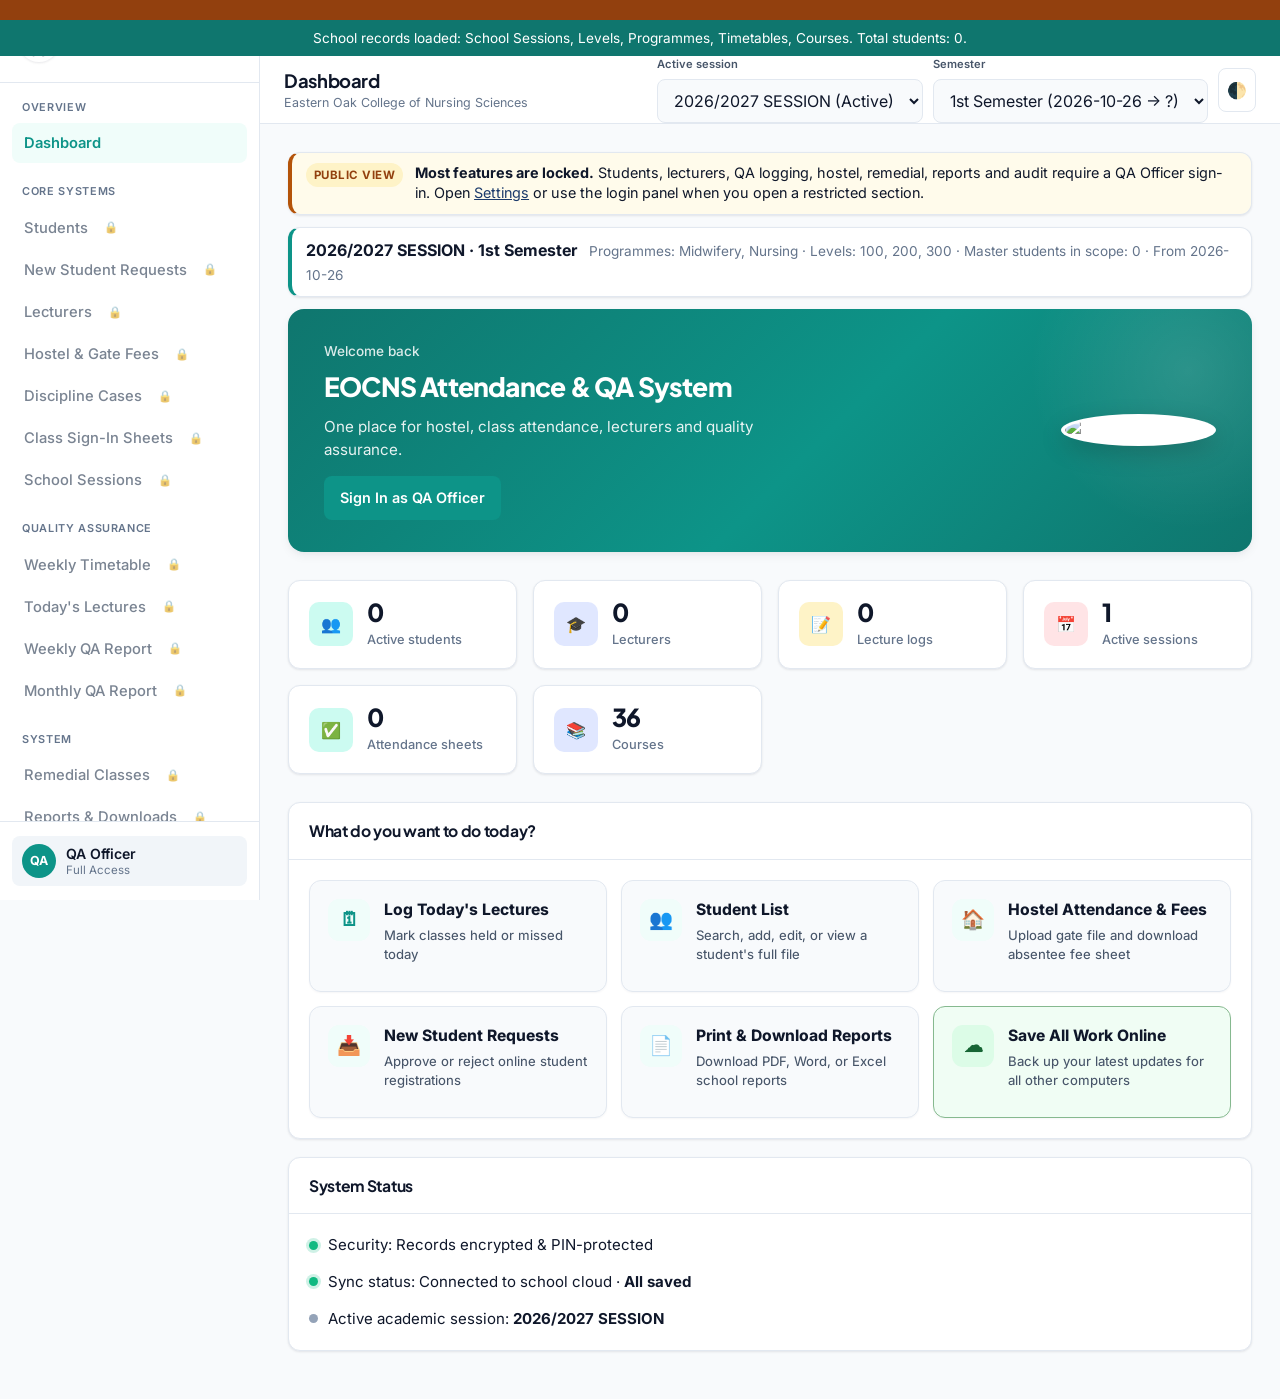
==== commit c86a4049: "Fix post-publish verification for encrypted stores with 5x retry and plain-English messages" ====
--- a/index.html
+++ b/index.html
@@ -1449,7 +1449,7 @@
   </div>
 
   <script src="https://cdn.jsdelivr.net/npm/xlsx-js-style@1.2.0/dist/xlsx.bundle.js"></script>
-  <script src="app.js?v=134"></script>
+  <script src="app.js?v=135"></script>
 
   <div class="modal" id="remedialModal" hidden>
     <div class="modal__backdrop" id="remedialModalBackdrop"></div>
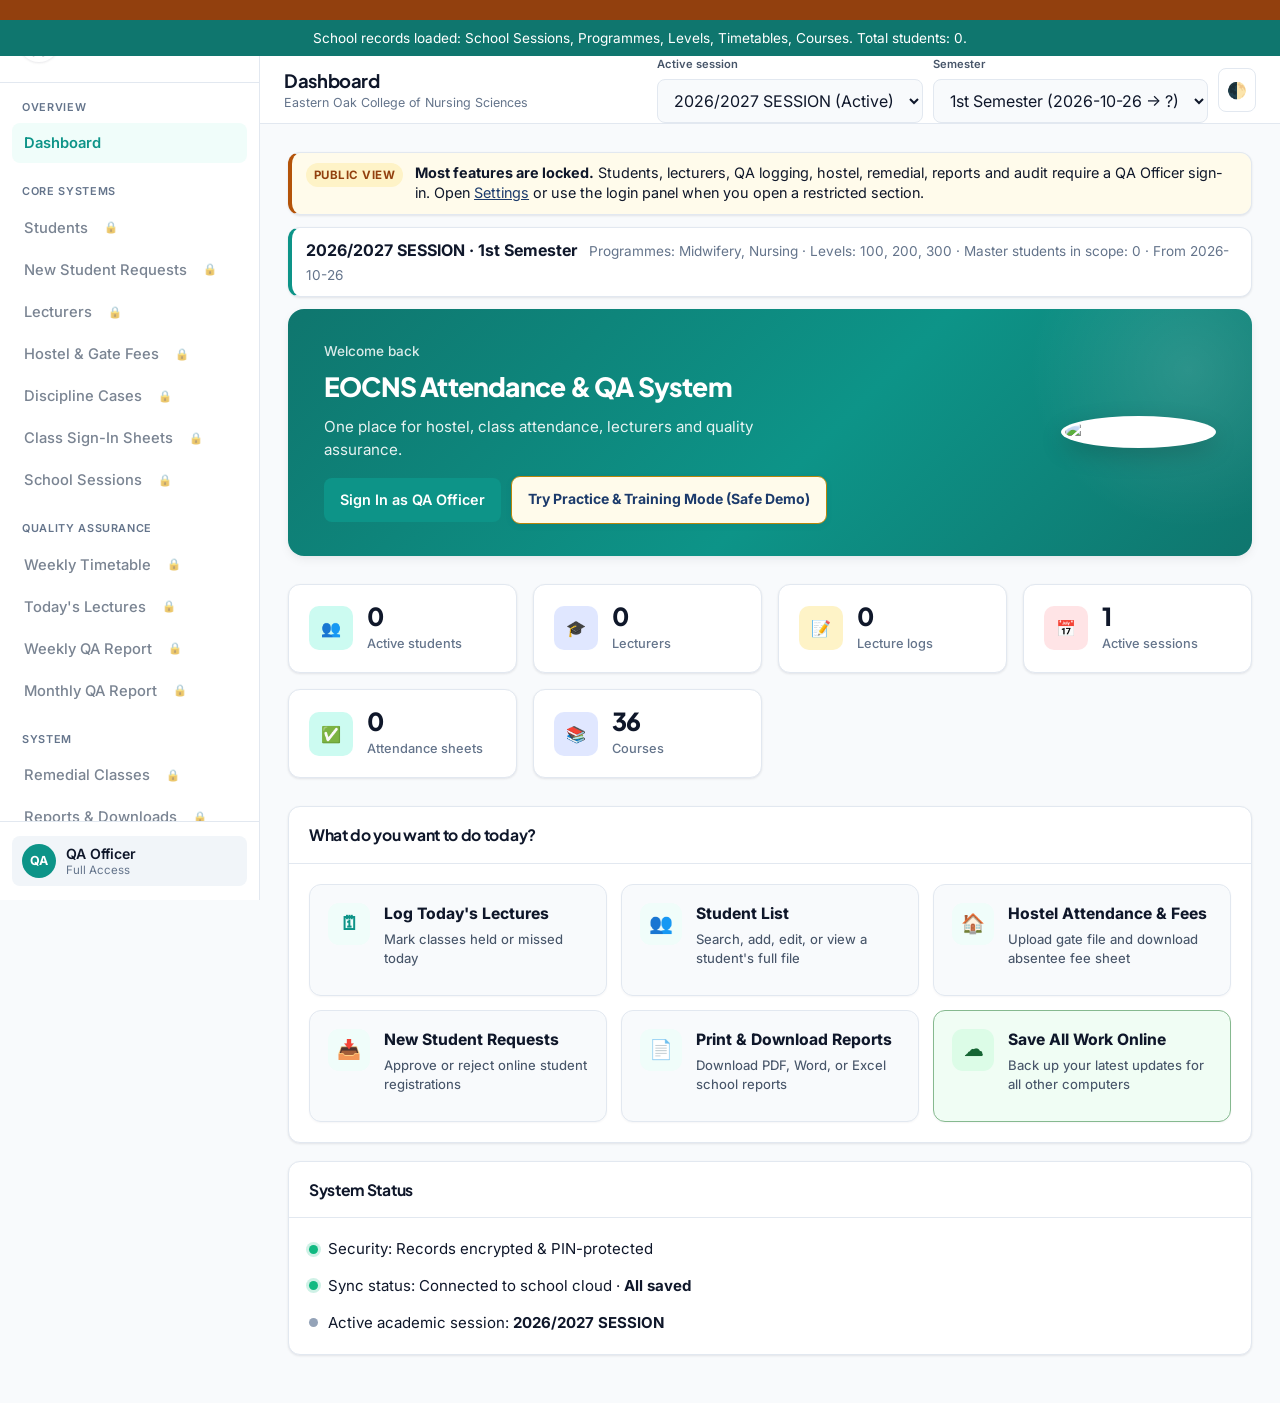
==== commit 1ac1bb63: "Wire Practice & Training Mode buttons into index.html and style.css" ====
--- a/index.html
+++ b/index.html
@@ -8,7 +8,7 @@
   <link rel="preconnect" href="https://fonts.googleapis.com">
   <link rel="preconnect" href="https://fonts.gstatic.com" crossorigin>
   <link href="https://fonts.googleapis.com/css2?family=Inter:wght@400;500;600;700&family=Plus+Jakarta+Sans:wght@500;600;700;800&display=swap" rel="stylesheet">
-  <link rel="stylesheet" href="style.css?v=39" />
+  <link rel="stylesheet" href="style.css?v=40" />
   <!-- pages-deploy: actions+nojekyll -->
 </head>
 <body class="role-viewer">
@@ -33,6 +33,7 @@
         <p id="officerGateError" class="officer-gate__error" hidden></p>
         <div class="officer-gate__actions">
           <button type="button" class="btn btn--primary" id="btnOfficerGateLogin">Sign in &amp; continue</button>
+          <button type="button" class="btn eocns-practice-entry" data-start-demo="1">New here? Try Practice Mode (No PIN Needed)</button>
           <button type="button" class="btn btn--ghost" id="btnOfficerGateCancel">Back to dashboard</button>
         </div>
       </div>
@@ -133,7 +134,10 @@
               <p class="hero-card__eyebrow">Welcome back</p>
               <h2 class="hero-card__title">EOCNS Attendance & QA System</h2>
               <p class="hero-card__lead">One place for hostel, class attendance, lecturers and quality assurance.</p>
-              <button type="button" class="btn btn--primary dashboard-signin" id="btnDashboardOfficerLogin">Sign In as QA Officer</button>
+              <div class="dashboard-hero-actions">
+                <button type="button" class="btn btn--primary dashboard-signin" id="btnDashboardOfficerLogin">Sign In as QA Officer</button>
+                <button type="button" class="btn eocns-practice-entry" data-start-demo="1">Try Practice &amp; Training Mode (Safe Demo)</button>
+              </div>
             </div>
             <div class="hero-card__crest">
               <img src="https://www.easternoak.org/images/Eastern-OAK-logo-201.png" alt="Eastern Oak crest" />
@@ -996,6 +1000,13 @@
               </div>
               <p class="muted-note" id="changePinStatus" style="margin-top:10px" hidden></p>
               <button type="button" class="btn btn--primary" id="btnChangeQaPin" style="margin-top:12px">Update PIN in repository</button>
+            </div>
+          </div>
+          <div class="card eocns-training-card" id="eocnsTrainingDemoCard" style="margin-bottom:16px">
+            <div class="card__header"><h3>Training &amp; Live Demo</h3></div>
+            <div class="card__body">
+              <p class="muted-note" style="margin-top:0">Explore the EOCNS system with sample students, lecturers, attendance records and guided lessons. Practice Mode uses a separate browser database and cannot publish changes to the real school records.</p>
+              <button type="button" class="btn eocns-practice-entry" data-start-demo="1">Start Practice &amp; Training Mode</button>
             </div>
           </div>
 <div class="card" style="margin-bottom:16px">
@@ -1448,6 +1459,7 @@
     </div>
   </div>
 
+  <script src="demo.js?v=1"></script>
   <script src="https://cdn.jsdelivr.net/npm/xlsx-js-style@1.2.0/dist/xlsx.bundle.js"></script>
   <script src="app.js?v=135"></script>
 
--- a/style.css
+++ b/style.css
@@ -1406,3 +1406,134 @@
   .report-release-dialog { max-width: none; max-height: 92vh; border-radius: 18px 18px 0 0; }
   .report-release-dialog .modal__header, .report-release-dialog .modal__body, .report-release-footer { padding-left: 18px; padding-right: 18px; }
 }
+
+
+/* ============================================================
+   EOCNS Practice & Training Mode — branded, accessible controls
+   ============================================================ */
+:root {
+  --eocns-navy: #1B3A6B;
+  --eocns-gold: #B8860B;
+  --eocns-green: #1B7A3D;
+  --eocns-warm: #FFFBEB;
+}
+.dashboard-hero-actions { display:flex; align-items:center; gap:10px; flex-wrap:wrap; margin-top:14px; }
+.dashboard-hero-actions .dashboard-signin { margin-top:0; }
+.eocns-practice-entry {
+  min-height:48px !important; padding:11px 16px !important; display:inline-flex;
+  align-items:center; justify-content:center; border:1px solid var(--eocns-gold) !important;
+  border-radius:9px; background:var(--eocns-warm) !important; color:var(--eocns-navy) !important;
+  font:700 14px/1.35 Inter,"Segoe UI",Arial,sans-serif; text-align:center; cursor:pointer;
+  box-shadow:0 2px 6px rgba(27,58,107,.08);
+}
+.eocns-practice-entry:hover { background:#f8edc9 !important; border-color:var(--eocns-navy) !important; transform:translateY(-1px); }
+.eocns-practice-entry:focus-visible { outline:3px solid var(--eocns-gold); outline-offset:3px; }
+#officerLoginGate .eocns-practice-entry { flex:1 1 100%; }
+.eocns-training-card { border:1px solid rgba(184,134,11,.42); border-left:4px solid var(--eocns-gold); background:linear-gradient(135deg,#fff 0%,var(--eocns-warm) 100%); }
+.eocns-training-card .card__header h3 { color:var(--eocns-navy); }
+body:has(#eocnsDemoBar) [data-start-demo="1"] { display:none !important; }
+
+/* The banner is inserted before .app and occupies its own layout row. */
+body #eocnsDemoBar {
+  position:sticky !important; top:0 !important; z-index:10000 !important;
+  display:flex !important; align-items:center !important; flex-wrap:wrap; gap:12px !important;
+  min-height:68px; width:100%; padding:10px clamp(12px,2vw,24px) !important;
+  background:var(--eocns-navy) !important; color:#fff !important;
+  border-bottom:3px solid var(--eocns-gold); box-shadow:0 5px 18px rgba(15,35,65,.2);
+  font:14px/1.4 Inter,"Segoe UI",Arial,sans-serif !important;
+}
+body #eocnsDemoBar .demo-brand { display:flex !important; align-items:center; gap:10px; min-width:220px; flex:1 1 260px; }
+body #eocnsDemoBar .demo-pill { background:var(--eocns-gold) !important; color:#fff !important; border:1px solid #e9c66e; border-radius:999px !important; padding:7px 11px !important; font-size:12px !important; font-weight:850 !important; letter-spacing:.07em; white-space:nowrap; }
+body #eocnsDemoBar .demo-reassure { color:#f8fafc; font-size:13px; }
+body #eocnsDemoBar .demo-progress { flex:1 1 180px; min-width:150px; max-width:300px; margin-left:auto; }
+body #eocnsDemoBar .demo-progress-label { display:flex; justify-content:space-between; gap:8px; margin-bottom:5px; color:#fff; font-size:12px !important; }
+body #eocnsDemoBar .demo-track { height:8px !important; background:#ffffff38 !important; border-radius:999px; overflow:hidden; }
+body #eocnsDemoBar .demo-fill { height:100%; background:#e9c66e !important; border-radius:999px; transition:width .25s ease; }
+body #eocnsDemoBar .demo-actions { display:flex !important; align-items:center; justify-content:flex-end; gap:7px !important; flex-wrap:wrap; }
+body #eocnsDemoBar button {
+  min-height:44px !important; padding:9px 12px !important; border:1px solid #ffffff70 !important;
+  border-radius:8px !important; background:#ffffff14 !important; color:#fff !important;
+  font:700 13px/1.25 Inter,"Segoe UI",Arial,sans-serif !important; cursor:pointer;
+}
+body #eocnsDemoBar button:hover { background:#ffffff28 !important; }
+body #eocnsDemoBar button.demo-exit { background:var(--eocns-gold) !important; border:2px solid #f5d98b !important; color:#142d52 !important; font-weight:850 !important; }
+body #eocnsDemoBar button:focus-visible, body #eocnsDemoCoach button:focus-visible,
+body #eocnsDemoMenu button:focus-visible, body #eocnsDemoDrawer button:focus-visible { outline:3px solid #f5d98b !important; outline-offset:3px !important; }
+
+/* The coach's blank outer surface passes clicks through to highlighted controls. */
+body #eocnsDemoCoach {
+  position:fixed !important; z-index:10002 !important; right:20px !important; bottom:18px !important;
+  width:min(440px,calc(100vw - 32px)) !important; max-height:min(72vh,720px) !important;
+  overflow:auto !important; background:#fff !important; color:#172033 !important;
+  border:2px solid var(--eocns-gold) !important; border-radius:16px !important;
+  box-shadow:0 18px 55px rgba(7,26,53,.3) !important;
+  font:15px/1.55 Inter,"Segoe UI",Arial,sans-serif !important; pointer-events:none !important;
+}
+body #eocnsDemoCoach .coach-head, body #eocnsDemoCoach .coach-body,
+body #eocnsDemoCoach .coach-actions { pointer-events:none !important; }
+body #eocnsDemoCoach button { pointer-events:auto !important; }
+body #eocnsDemoCoach .coach-head { background:var(--eocns-navy) !important; color:#fff !important; padding:15px 17px !important; }
+body #eocnsDemoCoach .coach-kicker { color:#f2d27b !important; font-size:12px !important; font-weight:850; letter-spacing:.08em; }
+body #eocnsDemoCoach h3 { color:#fff !important; font-size:18px !important; line-height:1.35; }
+body #eocnsDemoCoach .coach-body { padding:16px 18px !important; font-size:15px !important; line-height:1.6 !important; }
+body #eocnsDemoCoach .coach-body p, body #eocnsDemoCoach .coach-body li { font-size:15px !important; line-height:1.55 !important; }
+body #eocnsDemoCoach .coach-body li { padding:4px 0; }
+body #eocnsDemoCoach .coach-actions { display:flex !important; flex-wrap:wrap; gap:8px !important; padding:12px 16px 16px !important; border-top:1px solid #e5e7eb; }
+body #eocnsDemoCoach button { min-height:44px !important; padding:9px 13px !important; font-size:14px !important; font-weight:750 !important; border-radius:8px !important; cursor:pointer; }
+body #eocnsDemoCoach .eocns-demo-primary { background:var(--eocns-green) !important; border-color:var(--eocns-green) !important; color:#fff !important; }
+body #eocnsDemoCoach .eocns-demo-muted { background:#eff4fa !important; border:1px solid #b8c7d9 !important; color:var(--eocns-navy) !important; }
+body #eocnsDemoCoach .eocns-demo-gold { background:var(--eocns-gold) !important; border:1px solid var(--eocns-gold) !important; color:#fff !important; }
+
+/* Current demo.js names its jump menu #eocnsDemoMenu; Drawer is a styling alias. */
+body #eocnsDemoMenu, body #eocnsDemoDrawer {
+  position:fixed !important; z-index:10003 !important; top:84px !important; right:20px !important;
+  width:min(390px,calc(100vw - 32px)) !important; max-height:calc(100vh - 108px) !important;
+  overflow:auto !important; padding:16px !important; background:#fff !important; color:#172033 !important;
+  border:2px solid var(--eocns-gold) !important; border-radius:14px !important;
+  box-shadow:0 18px 55px rgba(7,26,53,.28) !important; font:14px/1.45 Inter,"Segoe UI",Arial,sans-serif !important;
+}
+body #eocnsDemoMenu h3, body #eocnsDemoDrawer h3 { color:var(--eocns-navy) !important; font-size:18px !important; }
+body #eocnsDemoMenu button, body #eocnsDemoDrawer button {
+  display:block; width:100%; min-height:44px !important; margin:5px 0; padding:9px 11px !important;
+  border:1px solid #d8dee8 !important; border-radius:8px !important; background:#f8fafc !important;
+  color:var(--eocns-navy) !important; text-align:left; font:600 13px/1.35 Inter,"Segoe UI",Arial,sans-serif !important;
+}
+body #eocnsDemoMenu button.active, body #eocnsDemoDrawer button.active { background:var(--eocns-warm) !important; border-color:var(--eocns-gold) !important; color:var(--eocns-navy) !important; }
+
+/* Gold/navy spotlight; highlighted app controls remain interactive. */
+.demo-spotlight {
+  position:relative !important; z-index:10001 !important; outline:3px solid var(--eocns-gold) !important;
+  outline-offset:5px !important; border-radius:8px;
+  box-shadow:0 0 0 7px rgba(184,134,11,.18),0 0 24px rgba(184,134,11,.55) !important;
+  animation:eocnsDemoPulse 1.7s ease-in-out infinite;
+}
+@keyframes eocnsDemoPulse {
+  0%,100% { outline-color:var(--eocns-gold); box-shadow:0 0 0 6px rgba(184,134,11,.16),0 0 18px rgba(184,134,11,.35); }
+  50% { outline-color:var(--eocns-navy); box-shadow:0 0 0 9px rgba(27,58,107,.14),0 0 25px rgba(184,134,11,.55); }
+}
+.demo-sample-btn, .eocns-demo-inject {
+  display:inline-flex !important; align-items:center; justify-content:center; min-height:46px !important;
+  margin:10px 0 !important; padding:10px 15px !important; border:2px dashed var(--eocns-gold) !important;
+  border-radius:9px !important; background:var(--eocns-warm) !important; color:var(--eocns-navy) !important;
+  font:750 14px/1.35 Inter,"Segoe UI",Arial,sans-serif !important; cursor:pointer;
+}
+.demo-sample-btn:hover, .eocns-demo-inject:hover { background:#f7edcf !important; border-color:var(--eocns-navy) !important; }
+body:has(#eocnsDemoBar) .topbar { top:72px; }
+@media (max-width:900px) {
+  body #eocnsDemoBar { gap:8px !important; padding:10px 12px !important; }
+  body #eocnsDemoBar .demo-brand { flex:1 1 100%; min-width:0; }
+  body #eocnsDemoBar .demo-progress { flex:1 1 150px; max-width:none; margin-left:0; }
+  body #eocnsDemoBar .demo-actions { justify-content:flex-start; }
+  body #eocnsDemoCoach { right:10px !important; bottom:10px !important; }
+  body:has(#eocnsDemoBar) .topbar { top:154px; }
+}
+@media (max-width:600px) {
+  body #eocnsDemoBar { display:block !important; min-height:0; }
+  body #eocnsDemoBar .demo-brand { margin-bottom:9px; }
+  body #eocnsDemoBar .demo-progress { margin:0 0 8px; max-width:none; }
+  body #eocnsDemoBar .demo-actions { display:grid !important; grid-template-columns:repeat(2,minmax(0,1fr)); }
+  body #eocnsDemoBar .demo-actions button { width:100%; }
+  body #eocnsDemoCoach { left:0 !important; right:0 !important; bottom:0 !important; width:100% !important; max-height:48vh !important; border-radius:16px 16px 0 0 !important; }
+  body #eocnsDemoMenu, body #eocnsDemoDrawer { top:12px !important; right:8px !important; left:8px !important; width:auto !important; max-height:calc(100vh - 24px) !important; }
+  body:has(#eocnsDemoBar) .topbar { top:190px; }
+}
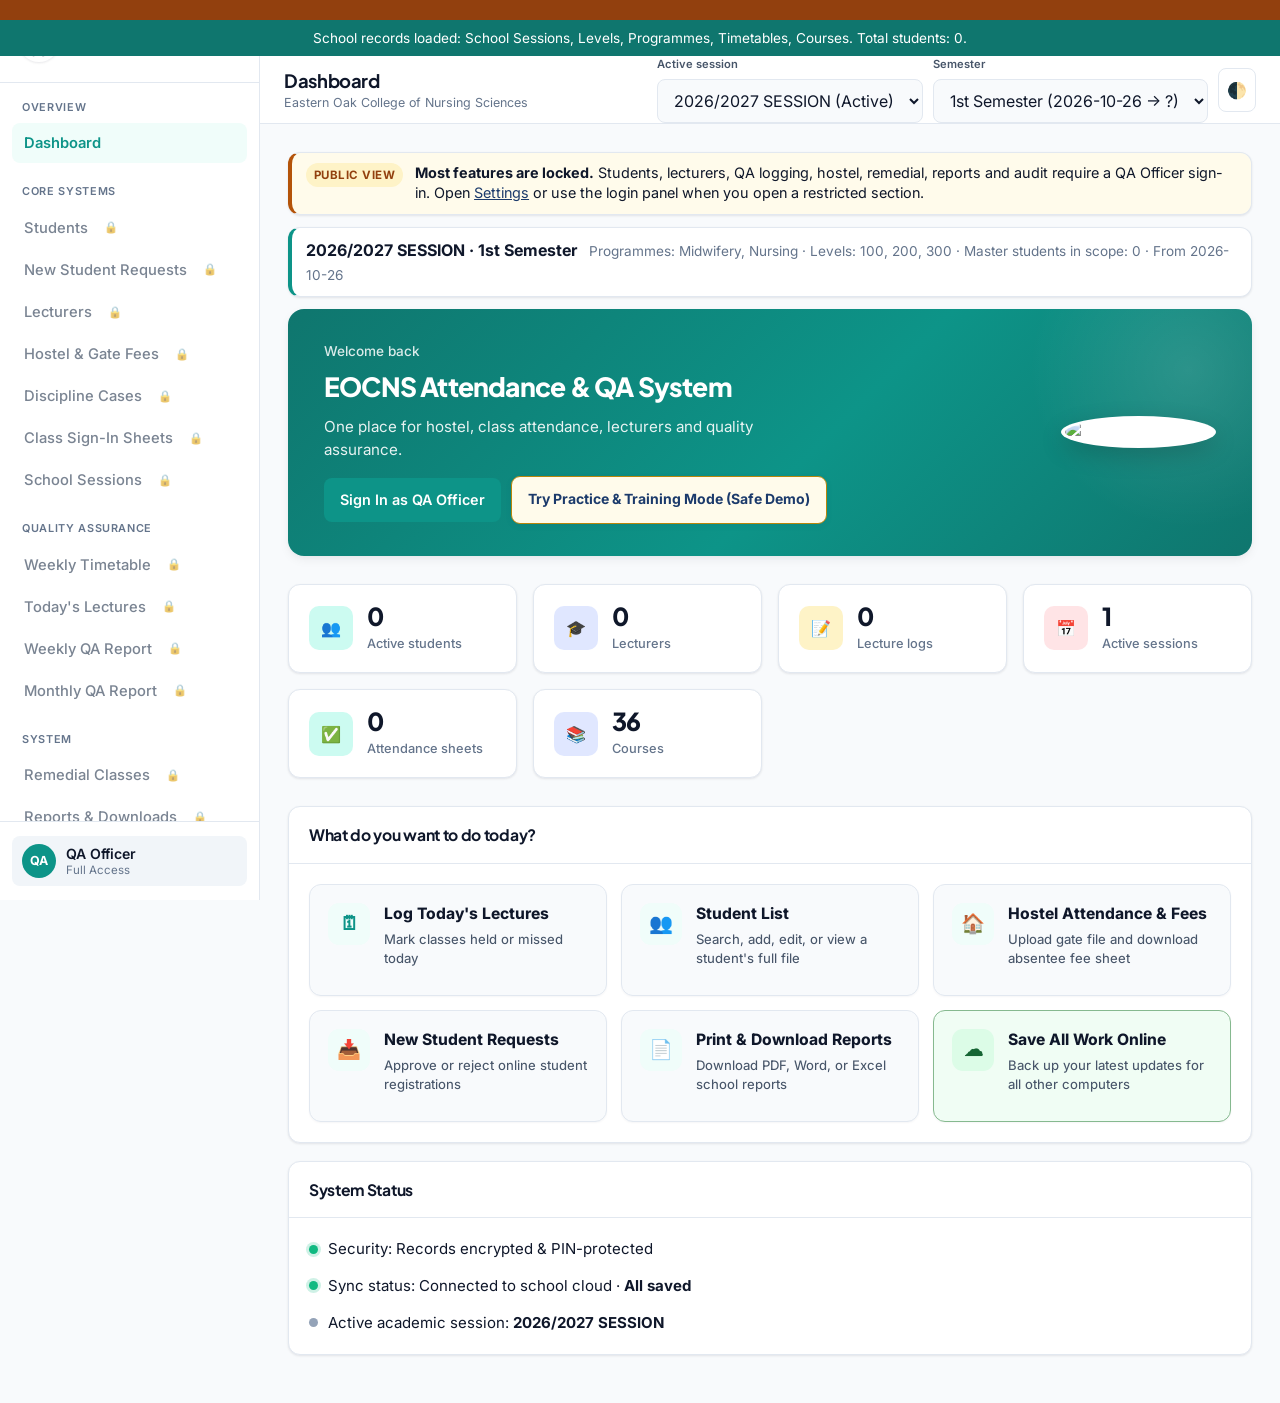
==== commit cfec46f8: "Fix Practice Mode coach scroll, drag clamping, restart bug, and simplify lesson English" ====
--- a/index.html
+++ b/index.html
@@ -8,7 +8,7 @@
   <link rel="preconnect" href="https://fonts.googleapis.com">
   <link rel="preconnect" href="https://fonts.gstatic.com" crossorigin>
   <link href="https://fonts.googleapis.com/css2?family=Inter:wght@400;500;600;700&family=Plus+Jakarta+Sans:wght@500;600;700;800&display=swap" rel="stylesheet">
-  <link rel="stylesheet" href="style.css?v=40" />
+  <link rel="stylesheet" href="style.css?v=42" />
   <!-- pages-deploy: actions+nojekyll -->
 </head>
 <body class="role-viewer">
@@ -1459,7 +1459,7 @@
     </div>
   </div>
 
-  <script src="demo.js?v=1"></script>
+  <script src="demo.js?v=3"></script>
   <script src="https://cdn.jsdelivr.net/npm/xlsx-js-style@1.2.0/dist/xlsx.bundle.js"></script>
   <script src="app.js?v=135"></script>
 
--- a/style.css
+++ b/style.css
@@ -1460,22 +1460,25 @@
 body #eocnsDemoBar button:focus-visible, body #eocnsDemoCoach button:focus-visible,
 body #eocnsDemoMenu button:focus-visible, body #eocnsDemoDrawer button:focus-visible { outline:3px solid #f5d98b !important; outline-offset:3px !important; }
 
-/* The coach's blank outer surface passes clicks through to highlighted controls. */
-body #eocnsDemoCoach {
-  position:fixed !important; z-index:10002 !important; right:20px !important; bottom:18px !important;
-  width:min(440px,calc(100vw - 32px)) !important; max-height:min(72vh,720px) !important;
-  overflow:auto !important; background:#fff !important; color:#172033 !important;
-  border:2px solid var(--eocns-gold) !important; border-radius:16px !important;
-  box-shadow:0 18px 55px rgba(7,26,53,.3) !important;
-  font:15px/1.55 Inter,"Segoe UI",Arial,sans-serif !important; pointer-events:none !important;
-}
-body #eocnsDemoCoach .coach-head, body #eocnsDemoCoach .coach-body,
-body #eocnsDemoCoach .coach-actions { pointer-events:none !important; }
-body #eocnsDemoCoach button { pointer-events:auto !important; }
-body #eocnsDemoCoach .coach-head { background:var(--eocns-navy) !important; color:#fff !important; padding:15px 17px !important; }
+/* Coach layout: fixed header/footer and independently scrollable lesson content. */
+body #eocnsDemoCoach { position:fixed !important; z-index:10002 !important; right:20px; bottom:18px; width:min(440px,calc(100vw - 32px)) !important; max-height:min(78vh,calc(100vh - 96px)) !important; display:flex !important; flex-direction:column !important; overflow:hidden !important; background:#fff !important; color:#172033 !important; border:2px solid var(--eocns-gold) !important; border-radius:16px !important; box-shadow:0 18px 55px rgba(7,26,53,.3) !important; font:15px/1.55 Inter,"Segoe UI",Arial,sans-serif !important; pointer-events:auto !important; }
+body #eocnsDemoCoach[hidden] { display:none !important; }
+body #eocnsDemoCoach { pointer-events:auto !important; display:flex !important; flex-direction:column !important; overflow:hidden !important; max-height:min(78vh,calc(100vh - 96px)) !important; }
+body #eocnsDemoCoach .coach-main, body #eocnsDemoCoach .coach-grad { display:flex; flex:1 1 auto; flex-direction:column; min-height:0; }
+body #eocnsDemoCoach .coach-main[hidden], body #eocnsDemoCoach .coach-grad[hidden] { display:none !important; }
+body #eocnsDemoCoach .coach-head, body #eocnsDemoCoach .coach-actions { flex:0 0 auto !important; pointer-events:auto !important; }
+body #eocnsDemoCoach .coach-body { flex:1 1 auto !important; min-height:0 !important; overflow-y:auto !important; overscroll-behavior:contain; -webkit-overflow-scrolling:touch; padding:16px 6px 16px 18px !important; pointer-events:auto !important; scrollbar-gutter:stable; scrollbar-width:thin; scrollbar-color:#9aa9bd #edf1f6; }
+body #eocnsDemoCoach .coach-body::-webkit-scrollbar { width:8px; }
+body #eocnsDemoCoach .coach-body::-webkit-scrollbar-track { background:#edf1f6; border-radius:8px; }
+body #eocnsDemoCoach .coach-body::-webkit-scrollbar-thumb { background:#9aa9bd; border:2px solid #edf1f6; border-radius:8px; }
+body #eocnsDemoCoach .coach-head { background:var(--eocns-navy) !important; color:#fff !important; padding:15px 17px !important; cursor:grab !important; user-select:none !important; touch-action:none !important; }
+body #eocnsDemoCoach .coach-head.is-dragging { cursor:grabbing !important; }
+body #eocnsDemoCoach .coach-head button { touch-action:manipulation !important; }
+body #eocnsDemoCoach .coach-drag-meta { display:flex; align-items:center; gap:7px; margin-top:5px; color:#f2d27b; font-size:10px; opacity:.82; }
+body #eocnsDemoCoach .coach-grip { font-size:15px; font-weight:900; letter-spacing:-3px; line-height:1; }
 body #eocnsDemoCoach .coach-kicker { color:#f2d27b !important; font-size:12px !important; font-weight:850; letter-spacing:.08em; }
 body #eocnsDemoCoach h3 { color:#fff !important; font-size:18px !important; line-height:1.35; }
-body #eocnsDemoCoach .coach-body { padding:16px 18px !important; font-size:15px !important; line-height:1.6 !important; }
+body #eocnsDemoCoach .coach-body { font-size:15px !important; line-height:1.6 !important; }
 body #eocnsDemoCoach .coach-body p, body #eocnsDemoCoach .coach-body li { font-size:15px !important; line-height:1.55 !important; }
 body #eocnsDemoCoach .coach-body li { padding:4px 0; }
 body #eocnsDemoCoach .coach-actions { display:flex !important; flex-wrap:wrap; gap:8px !important; padding:12px 16px 16px !important; border-top:1px solid #e5e7eb; }
@@ -1524,7 +1527,6 @@
   body #eocnsDemoBar .demo-brand { flex:1 1 100%; min-width:0; }
   body #eocnsDemoBar .demo-progress { flex:1 1 150px; max-width:none; margin-left:0; }
   body #eocnsDemoBar .demo-actions { justify-content:flex-start; }
-  body #eocnsDemoCoach { right:10px !important; bottom:10px !important; }
   body:has(#eocnsDemoBar) .topbar { top:154px; }
 }
 @media (max-width:600px) {
@@ -1533,7 +1535,6 @@
   body #eocnsDemoBar .demo-progress { margin:0 0 8px; max-width:none; }
   body #eocnsDemoBar .demo-actions { display:grid !important; grid-template-columns:repeat(2,minmax(0,1fr)); }
   body #eocnsDemoBar .demo-actions button { width:100%; }
-  body #eocnsDemoCoach { left:0 !important; right:0 !important; bottom:0 !important; width:100% !important; max-height:48vh !important; border-radius:16px 16px 0 0 !important; }
   body #eocnsDemoMenu, body #eocnsDemoDrawer { top:12px !important; right:8px !important; left:8px !important; width:auto !important; max-height:calc(100vh - 24px) !important; }
   body:has(#eocnsDemoBar) .topbar { top:190px; }
 }
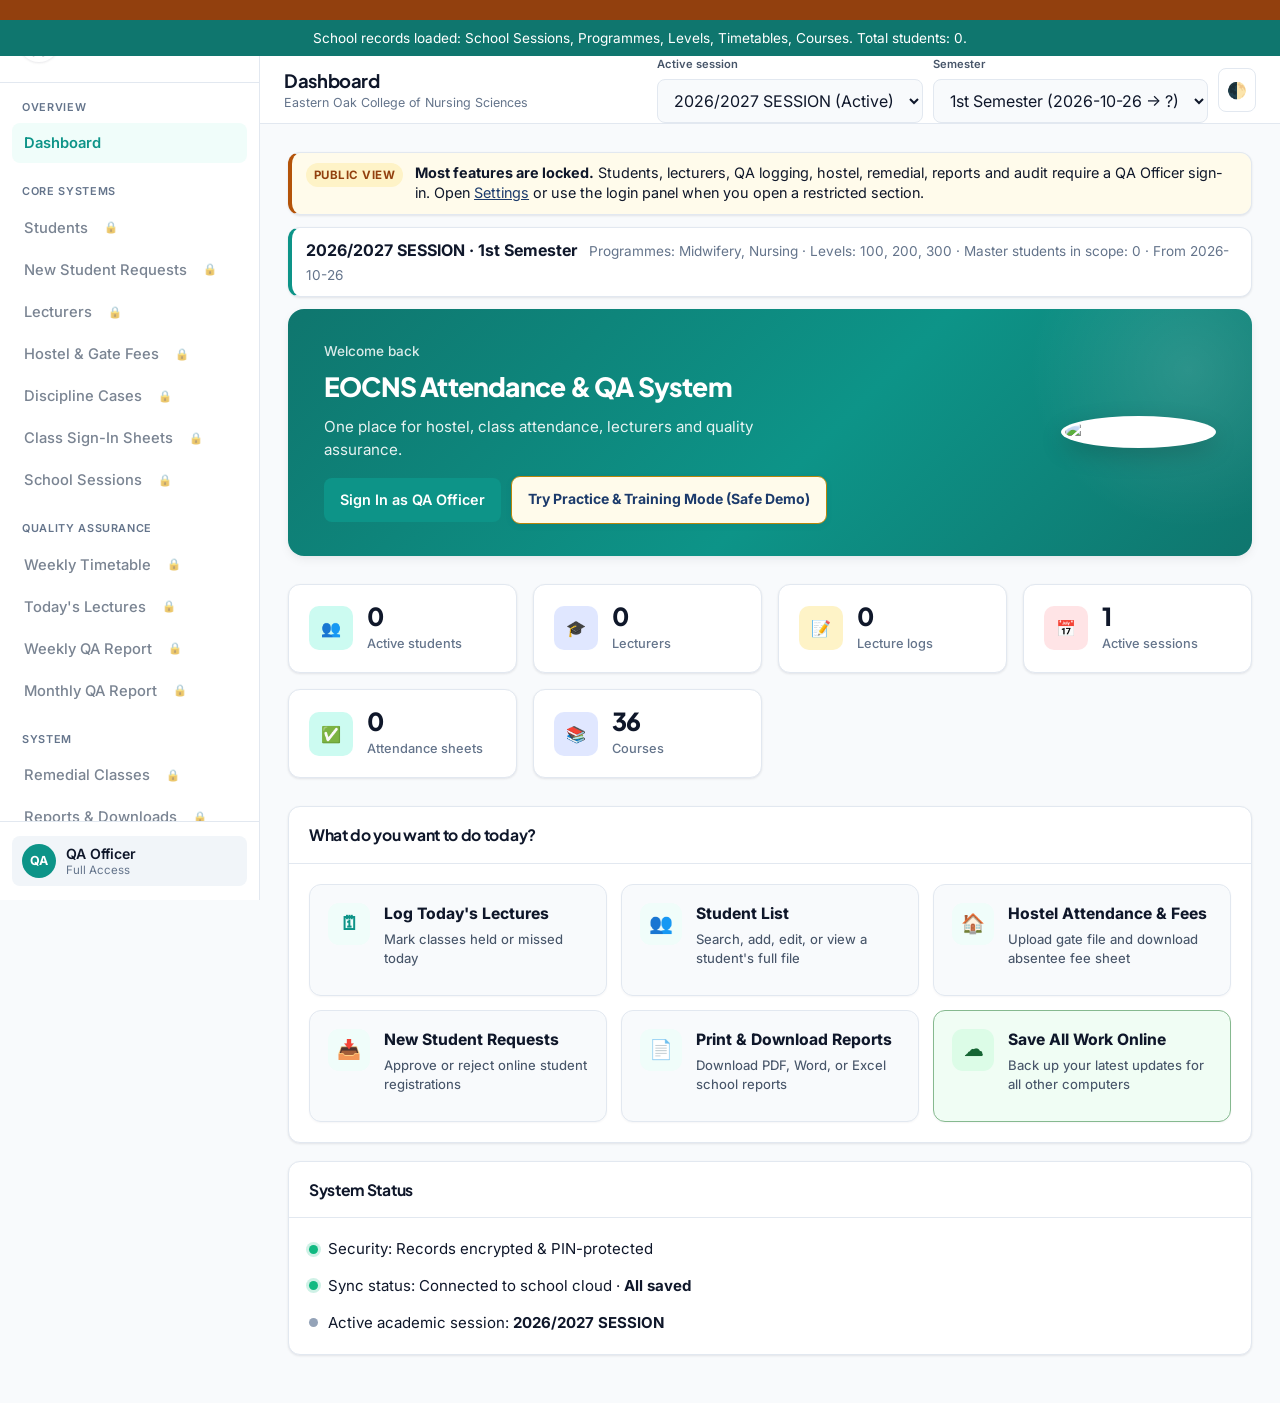
==== commit 9c8a1d78: "Bump stylesheet cache after dashboard sign-in fix" ====
--- a/index.html
+++ b/index.html
@@ -8,7 +8,7 @@
   <link rel="preconnect" href="https://fonts.googleapis.com">
   <link rel="preconnect" href="https://fonts.gstatic.com" crossorigin>
   <link href="https://fonts.googleapis.com/css2?family=Inter:wght@400;500;600;700&family=Plus+Jakarta+Sans:wght@500;600;700;800&display=swap" rel="stylesheet">
-  <link rel="stylesheet" href="style.css?v=42" />
+  <link rel="stylesheet" href="style.css?v=43" />
   <!-- pages-deploy: actions+nojekyll -->
 </head>
 <body class="role-viewer">
--- a/style.css
+++ b/style.css
@@ -1538,3 +1538,6 @@
   body #eocnsDemoMenu, body #eocnsDemoDrawer { top:12px !important; right:8px !important; left:8px !important; width:auto !important; max-height:calc(100vh - 24px) !important; }
   body:has(#eocnsDemoBar) .topbar { top:190px; }
 }
+
+/* Keep the dashboard sign-in action hidden after successful QA Officer login. */
+.dashboard-signin[hidden] { display: none !important; }
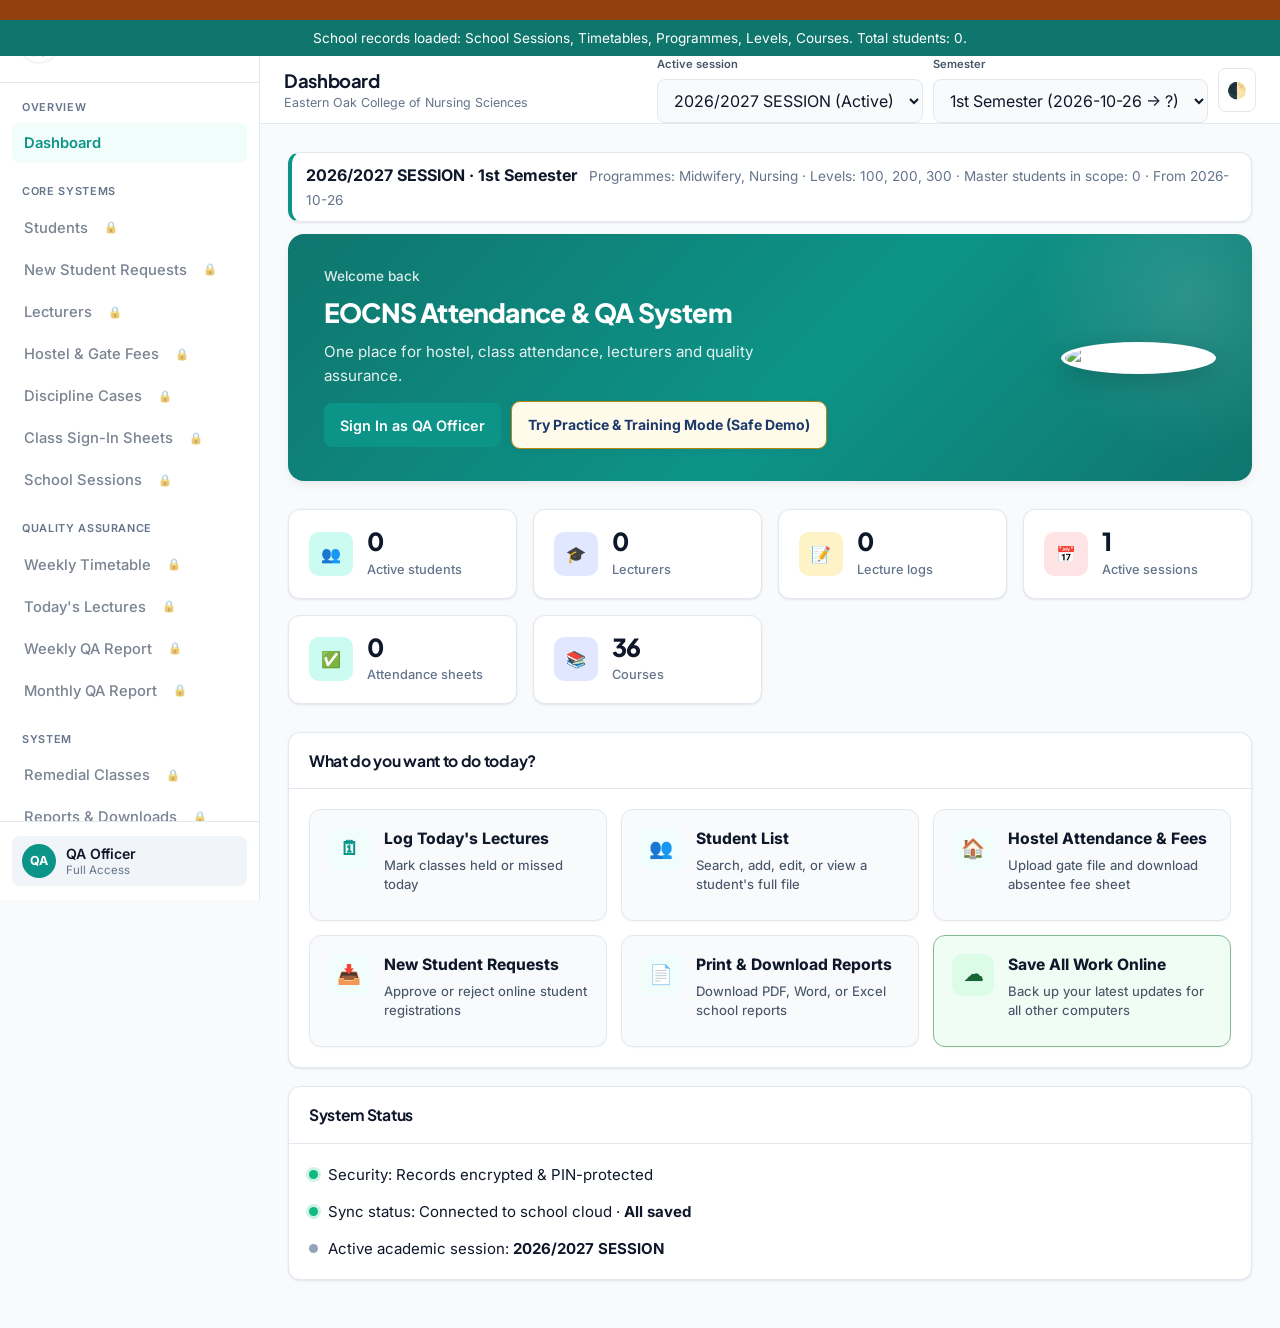
==== commit 34998206: "Remove empty brown public-view dashboard banner" ====
--- a/index.html
+++ b/index.html
@@ -8,7 +8,7 @@
   <link rel="preconnect" href="https://fonts.googleapis.com">
   <link rel="preconnect" href="https://fonts.gstatic.com" crossorigin>
   <link href="https://fonts.googleapis.com/css2?family=Inter:wght@400;500;600;700&family=Plus+Jakarta+Sans:wght@500;600;700;800&display=swap" rel="stylesheet">
-  <link rel="stylesheet" href="style.css?v=43" />
+  <link rel="stylesheet" href="style.css?v=44" />
   <!-- pages-deploy: actions+nojekyll -->
 </head>
 <body class="role-viewer">
@@ -114,16 +114,6 @@
         </div>
       </header>
       <main class="content" id="content">
-        <div id="viewerModeBanner" class="card viewer-mode-banner" style="margin-bottom:12px;padding:10px 14px;border-left:4px solid #b45309" hidden>
-        <div class="viewer-mode-banner__inner">
-          <span class="viewer-mode-banner__badge">Public view</span>
-          <div>
-            <strong>Most features are locked.</strong>
-            Students, lecturers, QA logging, hostel, remedial, reports and audit require a QA Officer sign-in.
-            Open <button type="button" class="linkish" id="btnBannerGoSettings">Settings</button> or use the login panel when you open a restricted section.
-          </div>
-        </div>
-      </div>
         <div id="sessionContextBanner" class="card" style="margin-bottom:12px;padding:10px 14px;border-left:4px solid #0d9488" hidden>
           <strong id="sessionContextTitle">No active session</strong>
           <span class="muted-note" id="sessionContextDetail" style="margin-left:8px"></span>
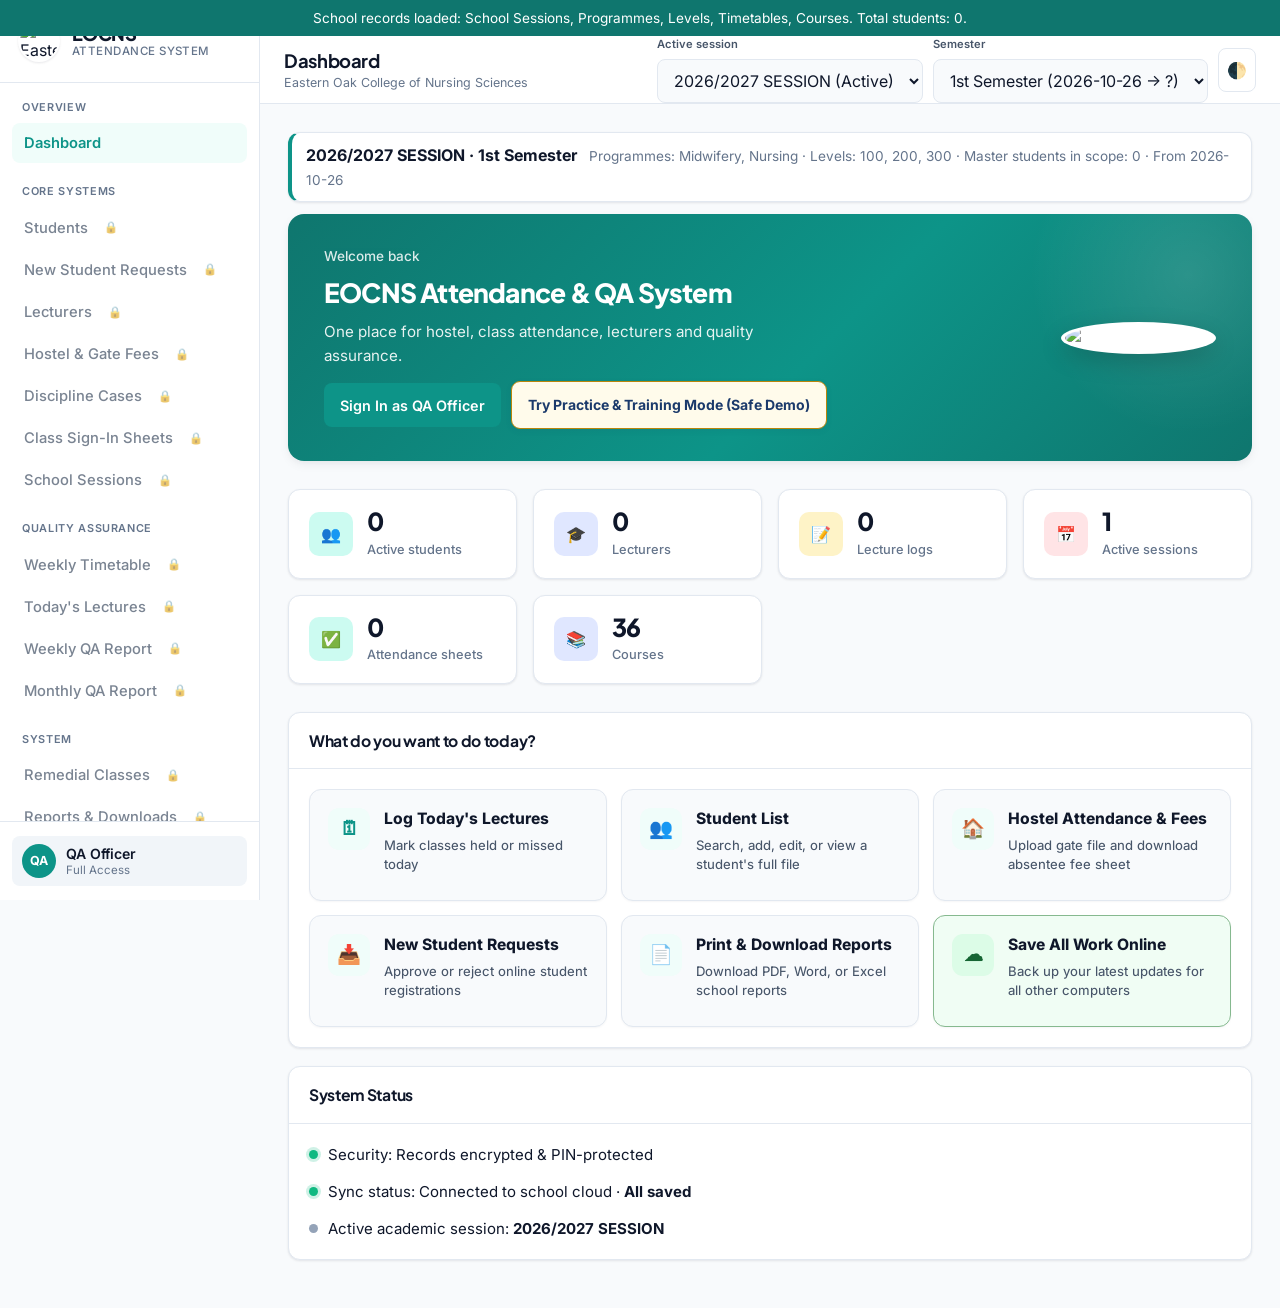
==== commit 3aa18a52: "Fix empty brown/amber banner showing on Dashboard" ====
--- a/index.html
+++ b/index.html
@@ -8,7 +8,7 @@
   <link rel="preconnect" href="https://fonts.googleapis.com">
   <link rel="preconnect" href="https://fonts.gstatic.com" crossorigin>
   <link href="https://fonts.googleapis.com/css2?family=Inter:wght@400;500;600;700&family=Plus+Jakarta+Sans:wght@500;600;700;800&display=swap" rel="stylesheet">
-  <link rel="stylesheet" href="style.css?v=44" />
+  <link rel="stylesheet" href="style.css?v=45" />
   <!-- pages-deploy: actions+nojekyll -->
 </head>
 <body class="role-viewer">
--- a/style.css
+++ b/style.css
@@ -1,3 +1,5 @@
+[hidden] { display: none !important; }
+
 /* ============================================================
    EOCNS Attendance System
    Fresh · Modern · Institutional
@@ -1118,11 +1120,6 @@
 }
 .master-load-banner[hidden] { display: none !important; }
 
-/* Viewer mode banner */
-body.role-officer #viewerModeBanner { display: none !important; }
-body.role-viewer #viewerModeBanner { display: block; }
-.viewer-mode-banner { background: #fffbeb; }
-[data-theme="dark"] .viewer-mode-banner { background: #422006; color: #fde68a; }
 .lec-assign-row { display: grid; grid-template-columns: 1.2fr 1fr 0.8fr 0.6fr auto; gap: 8px; margin-bottom: 8px; align-items: end; }
 @media (max-width: 700px) { .lec-assign-row { grid-template-columns: 1fr 1fr; } }
 
